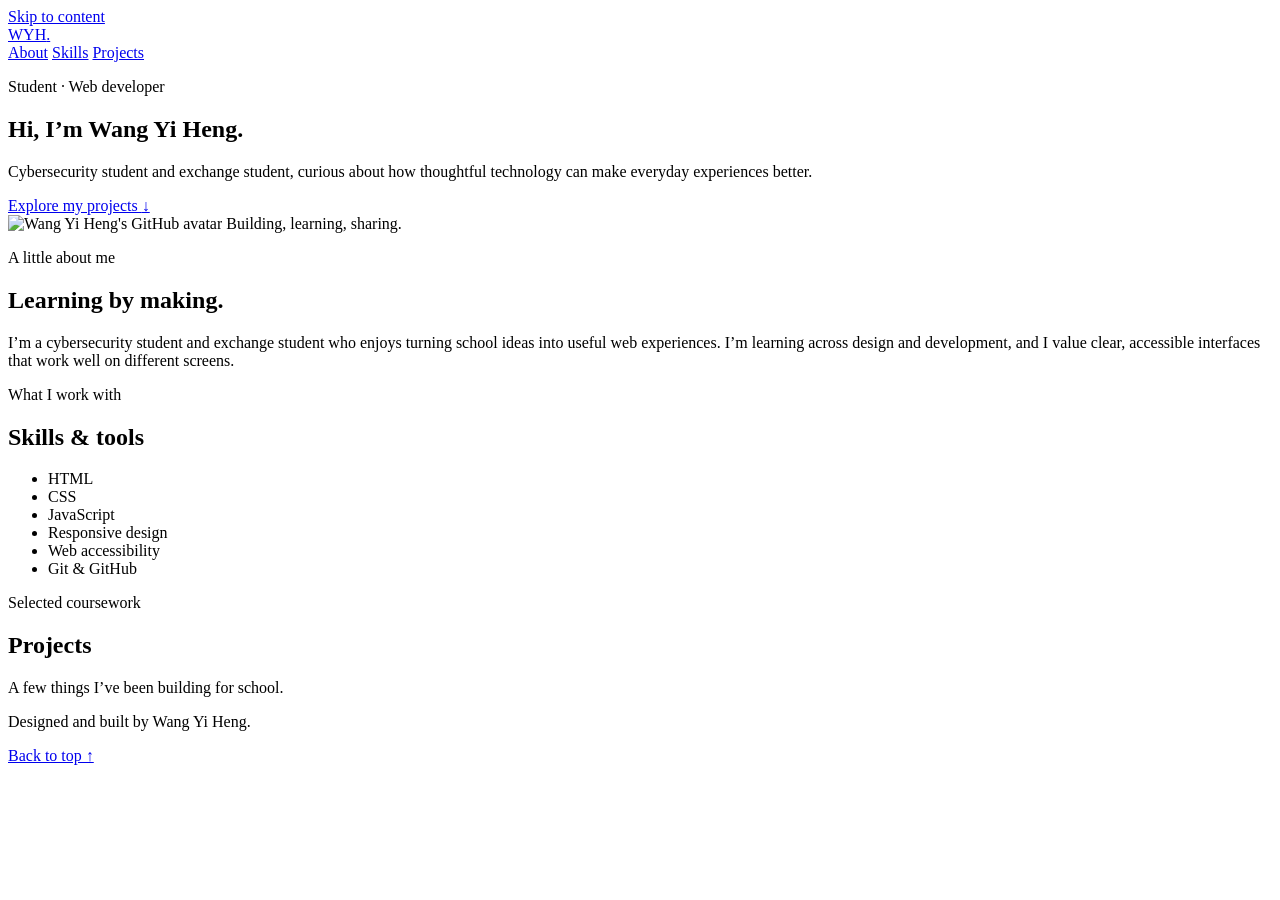
==== index.html @ e452c023 "Add portfolio introduction and accessible page structure" ====
<!doctype html>
<html lang="en">
  <head>
    <meta charset="utf-8">
    <meta name="viewport" content="width=device-width, initial-scale=1">
    <meta name="description" content="Wang Yi Heng's portfolio of school web projects and skills.">
    <meta name="theme-color" content="#f4f7f5">
    <title>Wang Yi Heng | Portfolio</title>
    <link rel="stylesheet" href="styles.css">
  </head>
  <body>
    <a class="skip-link" href="#main">Skip to content</a>
    <header class="site-header">
      <a class="wordmark" href="#home" aria-label="Wang Yi Heng, home">WYH<span>.</span></a>
      <nav aria-label="Main navigation">
        <a href="#about">About</a>
        <a href="#skills">Skills</a>
        <a href="#projects">Projects</a>
      </nav>
    </header>

    <main id="main" tabindex="-1">
      <section class="hero section-wrap" id="home" aria-labelledby="hero-title">
        <div class="hero-copy">
          <p class="eyebrow"><span class="status-dot" aria-hidden="true"></span> Student · Web developer</p>
          <h1 id="hero-title">Hi, I’m <span>Wang Yi Heng.</span></h1>
          <p class="hero-summary">Cybersecurity student and exchange student, curious about how thoughtful technology can make everyday experiences better.</p>
          <a class="button button-primary" href="#projects">Explore my projects <span aria-hidden="true">↓</span></a>
        </div>
        <div class="portrait-frame">
          <img
            class="portrait"
            src="https://avatars.githubusercontent.com/u/161004390?v=4"
            alt="Wang Yi Heng's GitHub avatar"
            width="160"
            height="160"
          >
          <span class="portrait-caption">Building, learning, sharing.</span>
        </div>
      </section>

      <section class="about section-wrap" id="about" aria-labelledby="about-title">
        <div class="section-heading">
          <p class="eyebrow">A little about me</p>
          <h2 id="about-title">Learning by making.</h2>
        </div>
        <p class="about-copy">I’m a cybersecurity student and exchange student who enjoys turning school ideas into useful web experiences. I’m learning across design and development, and I value clear, accessible interfaces that work well on different screens.</p>
      </section>

      <section class="skills section-wrap" id="skills" aria-labelledby="skills-title">
        <div class="section-heading">
          <p class="eyebrow">What I work with</p>
          <h2 id="skills-title">Skills &amp; tools</h2>
        </div>
        <ul class="skill-list">
          <li>HTML</li>
          <li>CSS</li>
          <li>JavaScript</li>
          <li>Responsive design</li>
          <li>Web accessibility</li>
          <li>Git &amp; GitHub</li>
        </ul>
      </section>

      <section class="projects section-wrap" id="projects" aria-labelledby="projects-title">
        <div class="section-heading">
          <p class="eyebrow">Selected coursework</p>
          <h2 id="projects-title">Projects</h2>
        </div>
        <p class="projects-intro">A few things I’ve been building for school.</p>
        <div class="project-grid" id="project-list"></div>
      </section>
    </main>

    <footer class="site-footer">
      <p>Designed and built by Wang Yi Heng.</p>
      <a href="#home">Back to top ↑</a>
    </footer>
  </body>
</html>
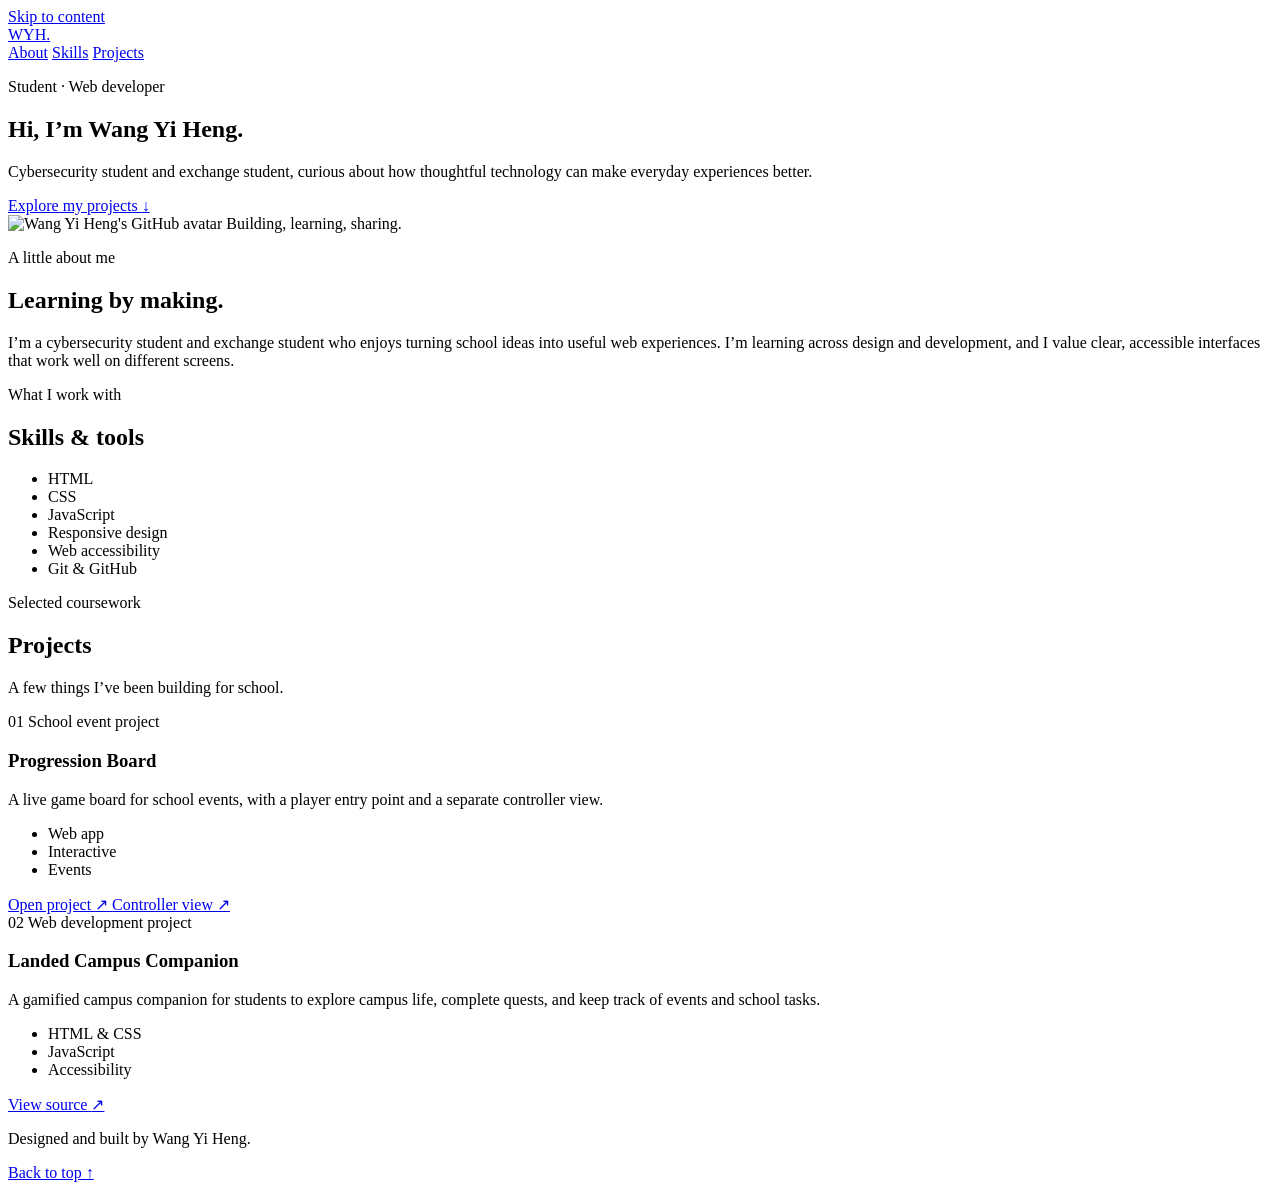
==== commit 29f4435c: "Add school project cards and live links" ====
--- a/index.html
+++ b/index.html
@@ -68,7 +68,48 @@
           <h2 id="projects-title">Projects</h2>
         </div>
         <p class="projects-intro">A few things I’ve been building for school.</p>
-        <div class="project-grid" id="project-list"></div>
+        <div class="project-grid" id="project-list">
+          <article class="project-card">
+            <div class="project-card-top">
+              <span class="project-number">01</span>
+              <span class="project-type">School event project</span>
+            </div>
+            <h3>Progression Board</h3>
+            <p>A live game board for school events, with a player entry point and a separate controller view.</p>
+            <ul class="project-tags" aria-label="Project topics">
+              <li>Web app</li>
+              <li>Interactive</li>
+              <li>Events</li>
+            </ul>
+            <div class="project-links">
+              <a href="https://progressionboard.netlify.app/" target="_blank" rel="noopener noreferrer">
+                Open project <span aria-hidden="true">↗</span>
+              </a>
+              <a href="https://progressionboard.netlify.app/controller" target="_blank" rel="noopener noreferrer">
+                Controller view <span aria-hidden="true">↗</span>
+              </a>
+            </div>
+          </article>
+
+          <article class="project-card">
+            <div class="project-card-top">
+              <span class="project-number">02</span>
+              <span class="project-type">Web development project</span>
+            </div>
+            <h3>Landed Campus Companion</h3>
+            <p>A gamified campus companion for students to explore campus life, complete quests, and keep track of events and school tasks.</p>
+            <ul class="project-tags" aria-label="Project topics">
+              <li>HTML &amp; CSS</li>
+              <li>JavaScript</li>
+              <li>Accessibility</li>
+            </ul>
+            <div class="project-links">
+              <a href="https://github.com/wagamaos/WDP_Project" target="_blank" rel="noopener noreferrer">
+                View source <span aria-hidden="true">↗</span>
+              </a>
+            </div>
+          </article>
+        </div>
       </section>
     </main>
 
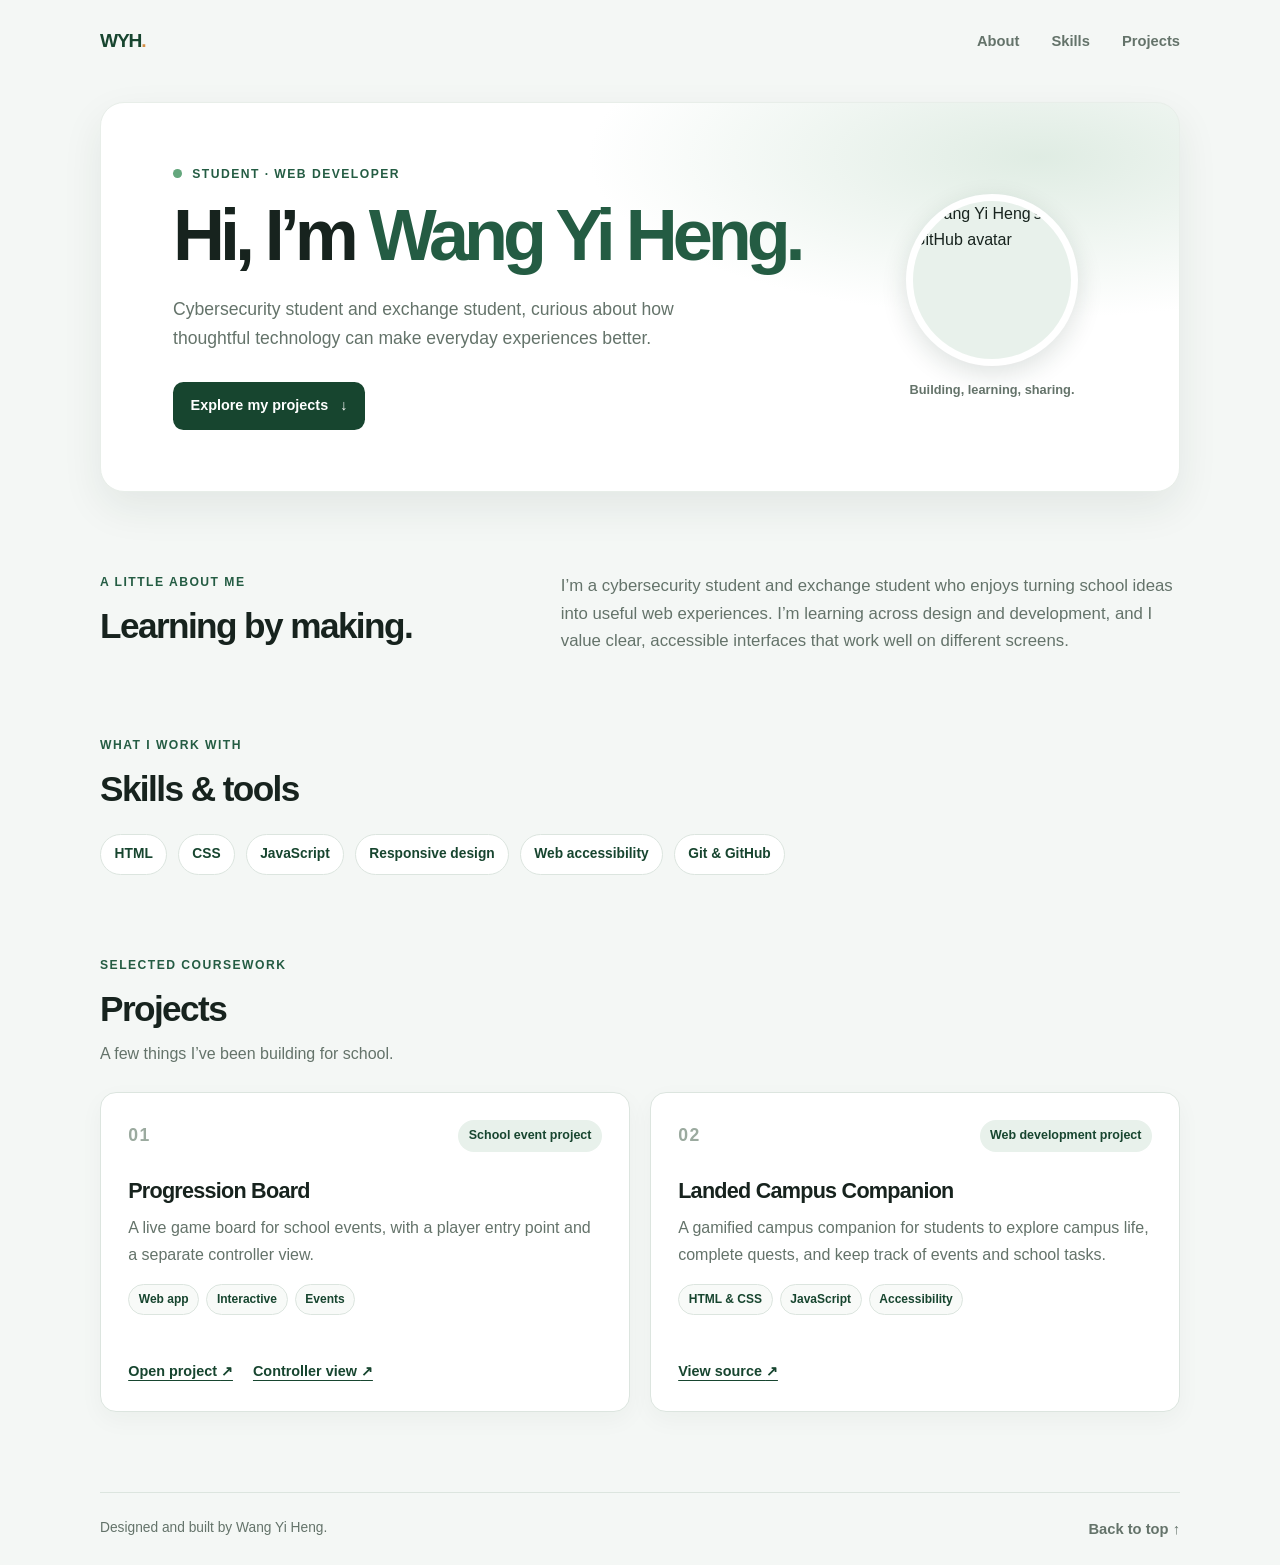
==== commit 19cb07f0: "Add social sharing metadata Co-authored-by: Copilot <223556219+Copilot@users.noreply.github.com>" ====
--- a/index.html
+++ b/index.html
@@ -5,6 +5,10 @@
     <meta name="viewport" content="width=device-width, initial-scale=1">
     <meta name="description" content="Wang Yi Heng's portfolio of school web projects and skills.">
     <meta name="theme-color" content="#f4f7f5">
+    <meta property="og:title" content="Wang Yi Heng | Portfolio">
+    <meta property="og:description" content="Cybersecurity student and exchange student sharing school projects and skills.">
+    <meta property="og:type" content="website">
+    <meta property="og:image" content="https://avatars.githubusercontent.com/u/161004390?v=4">
     <title>Wang Yi Heng | Portfolio</title>
     <link rel="stylesheet" href="styles.css">
   </head>
--- a/styles.css
+++ b/styles.css
@@ -0,0 +1,446 @@
+:root {
+  color-scheme: light;
+  --ink: #17231e;
+  --muted: #64736a;
+  --green: #245c43;
+  --green-dark: #17452f;
+  --green-pale: #e8f1eb;
+  --paper: #f4f7f5;
+  --white: #fff;
+  --line: #dce5df;
+  --shadow: 0 16px 40px rgb(23 53 37 / 8%);
+  font-family: Inter, "Segoe UI", Arial, sans-serif;
+}
+
+* {
+  box-sizing: border-box;
+}
+
+html {
+  scroll-behavior: smooth;
+}
+
+body {
+  margin: 0;
+  background: var(--paper);
+  color: var(--ink);
+  font-size: 1rem;
+  line-height: 1.65;
+}
+
+a {
+  color: inherit;
+}
+
+.skip-link {
+  position: absolute;
+  z-index: 2;
+  top: 0.75rem;
+  left: 0.75rem;
+  padding: 0.65rem 1rem;
+  transform: translateY(-160%);
+  border-radius: 0.5rem;
+  background: var(--green-dark);
+  color: var(--white);
+}
+
+.skip-link:focus {
+  transform: translateY(0);
+}
+
+.site-header,
+.site-footer {
+  width: min(1080px, calc(100% - 3rem));
+  margin-inline: auto;
+  display: flex;
+  align-items: center;
+  justify-content: space-between;
+}
+
+.site-header {
+  min-height: 82px;
+}
+
+.wordmark {
+  color: var(--green-dark);
+  font-size: 1.2rem;
+  font-weight: 800;
+  letter-spacing: -0.06em;
+  text-decoration: none;
+}
+
+.wordmark span {
+  color: #d48d44;
+}
+
+.site-header nav {
+  display: flex;
+  gap: 2rem;
+}
+
+.site-header nav a,
+.site-footer a {
+  color: var(--muted);
+  font-size: 0.92rem;
+  font-weight: 600;
+  text-decoration: none;
+}
+
+.site-header nav a:hover,
+.site-footer a:hover {
+  color: var(--green-dark);
+}
+
+.section-wrap {
+  width: min(1080px, calc(100% - 3rem));
+  margin-inline: auto;
+}
+
+.hero {
+  display: grid;
+  grid-template-columns: minmax(0, 1fr) 230px;
+  align-items: center;
+  gap: 3rem;
+  min-height: 390px;
+  margin-top: 1.25rem;
+  padding: 3.75rem 4.5rem;
+  overflow: hidden;
+  border: 1px solid #e8eee9;
+  border-radius: 1.5rem;
+  background:
+    radial-gradient(ellipse at 87% 14%, rgb(213 230 218 / 75%), transparent 34%),
+    var(--white);
+  box-shadow: var(--shadow);
+}
+
+.hero-copy {
+  max-width: 650px;
+}
+
+.eyebrow {
+  margin: 0 0 0.8rem;
+  color: var(--green);
+  font-size: 0.76rem;
+  font-weight: 800;
+  letter-spacing: 0.12em;
+  text-transform: uppercase;
+}
+
+.status-dot {
+  display: inline-block;
+  width: 0.55rem;
+  height: 0.55rem;
+  margin-right: 0.35rem;
+  border-radius: 50%;
+  background: #64a77d;
+}
+
+.hero h1 {
+  max-width: 680px;
+  margin: 0;
+  font-size: clamp(2.6rem, 6vw, 4.5rem);
+  letter-spacing: -0.07em;
+  line-height: 1.08;
+}
+
+.hero h1 span {
+  color: var(--green);
+}
+
+.hero-summary {
+  max-width: 560px;
+  margin: 1.25rem 0 1.8rem;
+  color: var(--muted);
+  font-size: 1.1rem;
+}
+
+.button {
+  display: inline-flex;
+  align-items: center;
+  gap: 0.75rem;
+  min-height: 48px;
+  padding: 0.7rem 1.1rem;
+  border-radius: 0.65rem;
+  font-size: 0.9rem;
+  font-weight: 700;
+  text-decoration: none;
+}
+
+.button-primary {
+  background: var(--green-dark);
+  color: var(--white);
+}
+
+.button-primary:hover {
+  background: var(--green);
+}
+
+.portrait-frame {
+  display: grid;
+  justify-items: center;
+  gap: 0.8rem;
+}
+
+.portrait {
+  width: 172px;
+  height: 172px;
+  border: 7px solid var(--white);
+  border-radius: 50%;
+  background: var(--green-pale);
+  box-shadow: 0 8px 26px rgb(23 53 37 / 14%);
+  object-fit: cover;
+}
+
+.portrait-caption {
+  color: var(--muted);
+  font-size: 0.8rem;
+  font-weight: 600;
+}
+
+.about,
+.skills,
+.projects {
+  padding-top: 5rem;
+}
+
+.section-heading h2 {
+  margin: 0;
+  font-size: clamp(1.7rem, 3vw, 2.2rem);
+  letter-spacing: -0.045em;
+  line-height: 1.2;
+}
+
+.about {
+  display: grid;
+  grid-template-columns: 0.8fr 1.2fr;
+  align-items: start;
+  gap: 3rem;
+}
+
+.about-copy {
+  max-width: 650px;
+  margin: 0;
+  color: var(--muted);
+  font-size: 1.05rem;
+}
+
+.skill-list,
+.project-tags {
+  display: flex;
+  flex-wrap: wrap;
+  gap: 0.65rem;
+  margin: 1.5rem 0 0;
+  padding: 0;
+  list-style: none;
+}
+
+.skill-list li,
+.project-tags li {
+  padding: 0.5rem 0.85rem;
+  border: 1px solid var(--line);
+  border-radius: 999px;
+  background: var(--white);
+  color: var(--green-dark);
+  font-size: 0.86rem;
+  font-weight: 650;
+}
+
+.projects-intro {
+  margin: 0.7rem 0 1.5rem;
+  color: var(--muted);
+}
+
+.project-grid {
+  display: grid;
+  grid-template-columns: repeat(2, minmax(0, 1fr));
+  gap: 1.25rem;
+}
+
+.project-card {
+  display: flex;
+  min-height: 320px;
+  flex-direction: column;
+  padding: 1.7rem;
+  border: 1px solid var(--line);
+  border-radius: 1rem;
+  background: var(--white);
+  box-shadow: 0 8px 24px rgb(23 53 37 / 4%);
+}
+
+.project-card-top {
+  display: flex;
+  align-items: center;
+  justify-content: space-between;
+  gap: 1rem;
+  color: var(--muted);
+  font-size: 0.78rem;
+  font-weight: 700;
+}
+
+.project-number {
+  color: #9baa9f;
+  font-size: 1.1rem;
+  letter-spacing: 0.08em;
+}
+
+.project-type {
+  padding: 0.35rem 0.65rem;
+  border-radius: 999px;
+  background: var(--green-pale);
+  color: var(--green-dark);
+}
+
+.project-card h3 {
+  margin: 1.35rem 0 0.4rem;
+  font-size: 1.35rem;
+  letter-spacing: -0.035em;
+}
+
+.project-card > p {
+  margin: 0;
+  color: var(--muted);
+}
+
+.project-tags {
+  gap: 0.45rem;
+  margin-top: 1rem;
+}
+
+.project-tags li {
+  padding: 0.3rem 0.6rem;
+  background: #f8faf8;
+  font-size: 0.75rem;
+}
+
+.project-links {
+  display: flex;
+  flex-wrap: wrap;
+  gap: 1.25rem;
+  margin-top: auto;
+  padding-top: 1.5rem;
+}
+
+.project-links a {
+  color: var(--green-dark);
+  font-size: 0.9rem;
+  font-weight: 750;
+  text-decoration-thickness: 1px;
+  text-underline-offset: 0.25em;
+}
+
+.site-footer {
+  margin-top: 5rem;
+  padding-block: 1.5rem;
+  border-top: 1px solid var(--line);
+  color: var(--muted);
+  font-size: 0.86rem;
+}
+
+.site-footer p {
+  margin: 0;
+}
+
+:focus-visible {
+  outline: 3px solid #c46c1d;
+  outline-offset: 4px;
+}
+
+#main {
+  scroll-margin-top: 1rem;
+}
+
+@media (max-width: 760px) {
+  .hero {
+    grid-template-columns: minmax(0, 1fr) 170px;
+    gap: 1.5rem;
+    padding: 3rem 2.5rem;
+  }
+
+  .portrait {
+    width: 145px;
+    height: 145px;
+  }
+
+  .about {
+    grid-template-columns: 1fr;
+    gap: 1rem;
+  }
+}
+
+@media (max-width: 600px) {
+  .site-header,
+  .site-footer,
+  .section-wrap {
+    width: min(100% - 2rem, 1080px);
+  }
+
+  .site-header {
+    min-height: 70px;
+  }
+
+  .site-header nav {
+    gap: 1rem;
+  }
+
+  .hero {
+    grid-template-columns: 1fr;
+    gap: 2rem;
+    min-height: auto;
+    margin-top: 0.5rem;
+    padding: 2.5rem 1.5rem;
+  }
+
+  .hero h1 {
+    font-size: clamp(2.5rem, 12vw, 3.5rem);
+  }
+
+  .portrait-frame {
+    grid-row: 1;
+    justify-items: start;
+  }
+
+  .portrait {
+    width: 112px;
+    height: 112px;
+    border-width: 5px;
+  }
+
+  .about,
+  .skills,
+  .projects {
+    padding-top: 3.5rem;
+  }
+
+  .project-grid {
+    grid-template-columns: 1fr;
+  }
+
+  .project-card {
+    min-height: 0;
+  }
+
+  .site-footer {
+    margin-top: 3.5rem;
+  }
+}
+
+@media (max-width: 380px) {
+  .site-header nav {
+    gap: 0.65rem;
+  }
+
+  .site-header nav a {
+    font-size: 0.82rem;
+  }
+
+  .site-footer {
+    align-items: flex-start;
+    gap: 1rem;
+  }
+}
+
+@media (prefers-reduced-motion: reduce) {
+  html {
+    scroll-behavior: auto;
+  }
+}
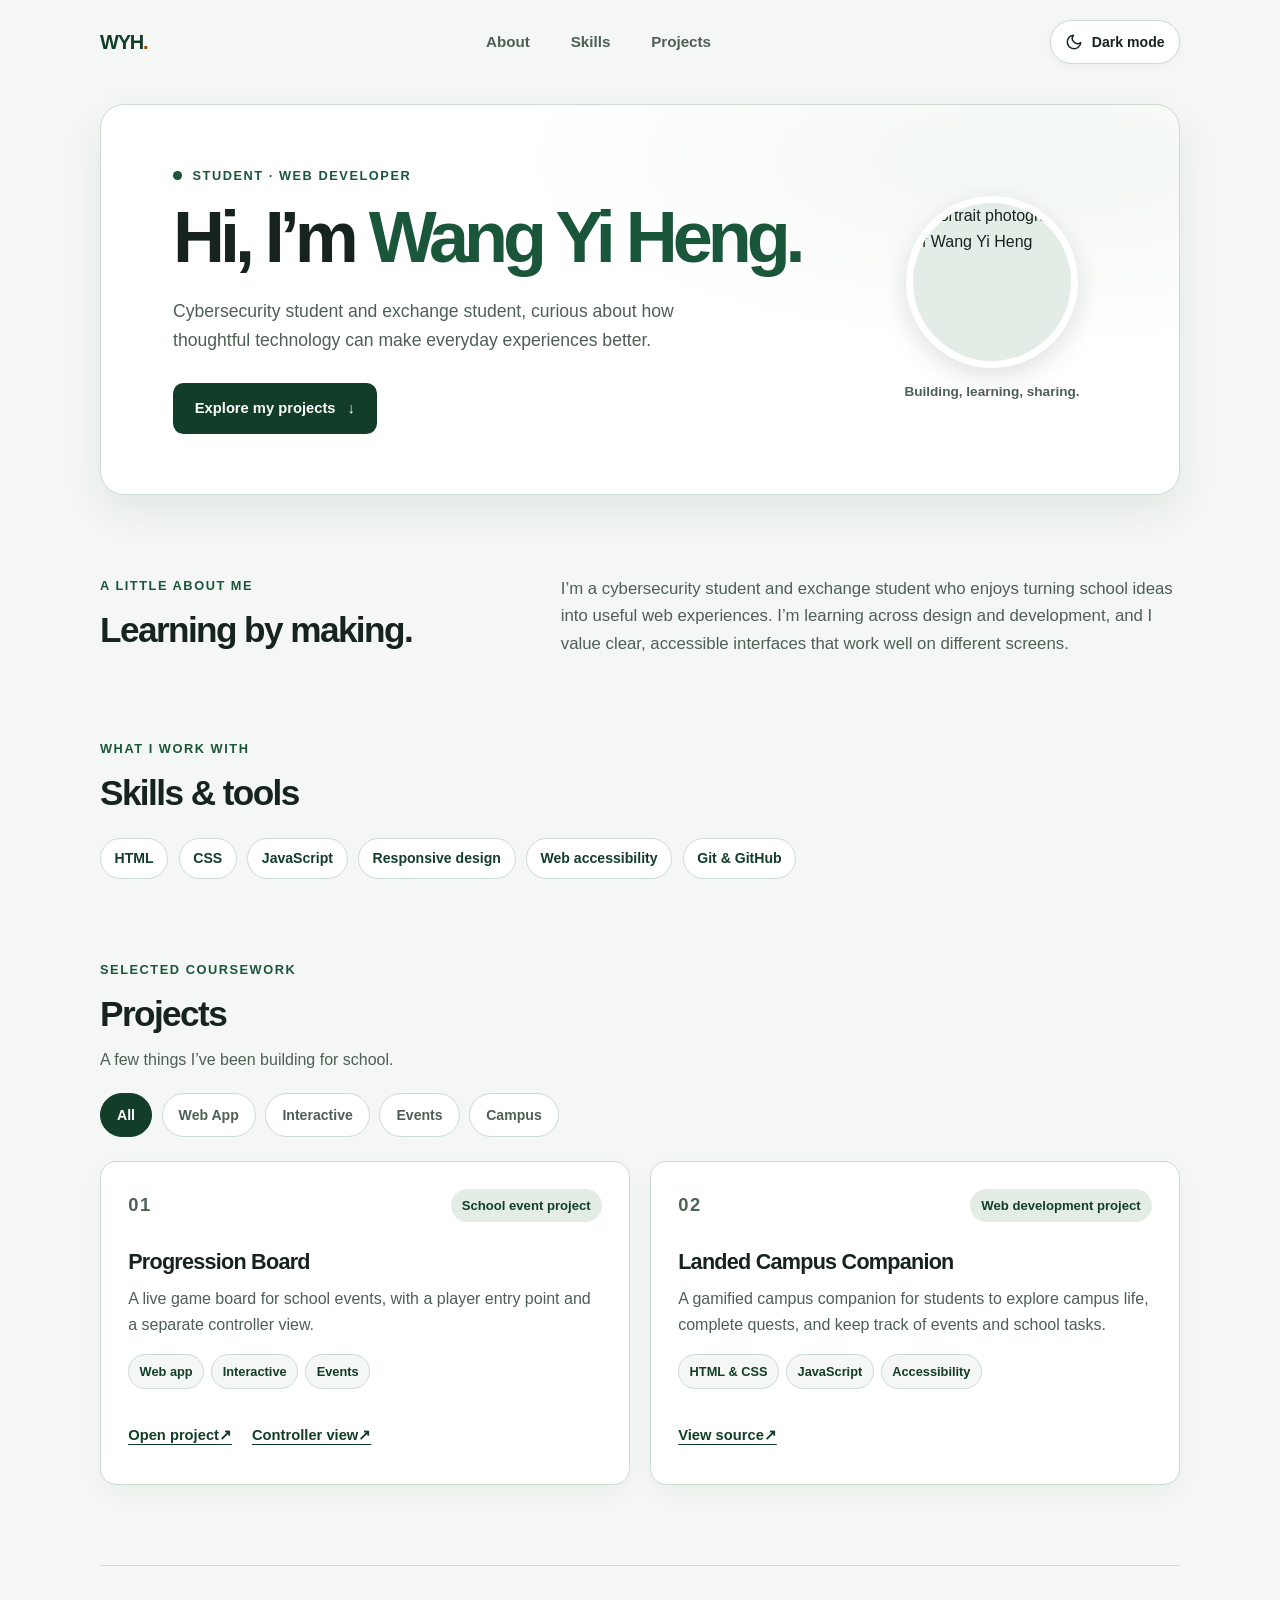
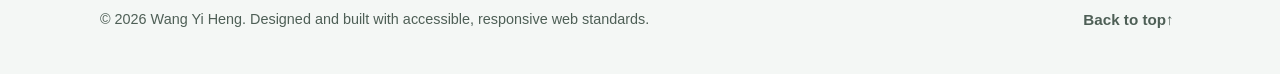
==== commit a381fa35: "Done" ====
--- a/index.html
+++ b/index.html
@@ -11,18 +11,41 @@
     <meta property="og:image" content="https://avatars.githubusercontent.com/u/161004390?v=4">
     <title>Wang Yi Heng | Portfolio</title>
     <link rel="stylesheet" href="styles.css">
+    <script src="script.js" defer></script>
   </head>
   <body>
     <a class="skip-link" href="#main">Skip to content</a>
+
+    <!-- ① Semantic HTML: <header> -->
     <header class="site-header">
-      <a class="wordmark" href="#home" aria-label="Wang Yi Heng, home">WYH<span>.</span></a>
+      <a class="wordmark" href="#home" aria-label="Wang Yi Heng, Home">WYH<span aria-hidden="true">.</span></a>
+      <!-- ① Semantic HTML: <nav> -->
       <nav aria-label="Main navigation">
         <a href="#about">About</a>
         <a href="#skills">Skills</a>
         <a href="#projects">Projects</a>
       </nav>
+      <!-- ③ JS Interaction: Dark mode toggle button -->
+      <button id="theme-toggle" class="theme-toggle-btn" aria-label="Switch to dark theme" type="button" aria-pressed="false">
+        <svg class="theme-icon icon-moon" aria-hidden="true" width="18" height="18" viewBox="0 0 24 24" fill="none" stroke="currentColor" stroke-width="2" stroke-linecap="round" stroke-linejoin="round">
+          <path d="M21 12.79A9 9 0 1 1 11.21 3 7 7 0 0 0 21 12.79z"></path>
+        </svg>
+        <svg class="theme-icon icon-sun" aria-hidden="true" width="18" height="18" viewBox="0 0 24 24" fill="none" stroke="currentColor" stroke-width="2" stroke-linecap="round" stroke-linejoin="round">
+          <circle cx="12" cy="12" r="5"></circle>
+          <line x1="12" y1="1" x2="12" y2="3"></line>
+          <line x1="12" y1="21" x2="12" y2="23"></line>
+          <line x1="4.22" y1="4.22" x2="5.64" y2="5.64"></line>
+          <line x1="18.36" y1="18.36" x2="19.78" y2="19.78"></line>
+          <line x1="1" y1="12" x2="3" y2="12"></line>
+          <line x1="21" y1="12" x2="23" y2="12"></line>
+          <line x1="4.22" y1="19.78" x2="5.64" y2="18.36"></line>
+          <line x1="18.36" y1="5.64" x2="19.78" y2="4.22"></line>
+        </svg>
+        <span class="theme-toggle-text">Dark mode</span>
+      </button>
     </header>
 
+    <!-- ① Semantic HTML: <main> -->
     <main id="main" tabindex="-1">
       <section class="hero section-wrap" id="home" aria-labelledby="hero-title">
         <div class="hero-copy">
@@ -32,10 +55,11 @@
           <a class="button button-primary" href="#projects">Explore my projects <span aria-hidden="true">↓</span></a>
         </div>
         <div class="portrait-frame">
+          <!-- ⑤ Meaningful Alt Text -->
           <img
             class="portrait"
             src="https://avatars.githubusercontent.com/u/161004390?v=4"
-            alt="Wang Yi Heng's GitHub avatar"
+            alt="Portrait photograph of Wang Yi Heng"
             width="160"
             height="160"
           >
@@ -72,43 +96,54 @@
           <h2 id="projects-title">Projects</h2>
         </div>
         <p class="projects-intro">A few things I’ve been building for school.</p>
+
+        <!-- ③ JS Interaction: Interactive Project Filters -->
+        <div class="project-filters" role="toolbar" aria-label="Filter projects by topic">
+          <button type="button" class="filter-btn active" data-filter="all" aria-pressed="true">All</button>
+          <button type="button" class="filter-btn" data-filter="web-app" aria-pressed="false">Web App</button>
+          <button type="button" class="filter-btn" data-filter="interactive" aria-pressed="false">Interactive</button>
+          <button type="button" class="filter-btn" data-filter="events" aria-pressed="false">Events</button>
+          <button type="button" class="filter-btn" data-filter="campus" aria-pressed="false">Campus</button>
+        </div>
+        <div id="filter-status" class="sr-only" aria-live="polite">Showing all 2 projects</div>
+
         <div class="project-grid" id="project-list">
-          <article class="project-card">
+          <article class="project-card" data-category="web-app interactive events">
             <div class="project-card-top">
               <span class="project-number">01</span>
               <span class="project-type">School event project</span>
             </div>
             <h3>Progression Board</h3>
             <p>A live game board for school events, with a player entry point and a separate controller view.</p>
-            <ul class="project-tags" aria-label="Project topics">
+            <ul class="project-tags" aria-label="Progression Board topics">
               <li>Web app</li>
               <li>Interactive</li>
               <li>Events</li>
             </ul>
             <div class="project-links">
-              <a href="https://progressionboard.netlify.app/" target="_blank" rel="noopener noreferrer">
+              <a href="https://progressionboard.netlify.app/" target="_blank" rel="noopener noreferrer" aria-label="Open Progression Board live project (opens in a new tab)">
                 Open project <span aria-hidden="true">↗</span>
               </a>
-              <a href="https://progressionboard.netlify.app/controller" target="_blank" rel="noopener noreferrer">
+              <a href="https://progressionboard.netlify.app/controller" target="_blank" rel="noopener noreferrer" aria-label="Open Progression Board controller view (opens in a new tab)">
                 Controller view <span aria-hidden="true">↗</span>
               </a>
             </div>
           </article>
 
-          <article class="project-card">
+          <article class="project-card" data-category="web-app interactive campus">
             <div class="project-card-top">
               <span class="project-number">02</span>
               <span class="project-type">Web development project</span>
             </div>
             <h3>Landed Campus Companion</h3>
             <p>A gamified campus companion for students to explore campus life, complete quests, and keep track of events and school tasks.</p>
-            <ul class="project-tags" aria-label="Project topics">
+            <ul class="project-tags" aria-label="Landed Campus Companion topics">
               <li>HTML &amp; CSS</li>
               <li>JavaScript</li>
               <li>Accessibility</li>
             </ul>
             <div class="project-links">
-              <a href="https://github.com/wagamaos/WDP_Project" target="_blank" rel="noopener noreferrer">
+              <a href="https://github.com/wagamaos/WDP_Project" target="_blank" rel="noopener noreferrer" aria-label="View Landed Campus Companion source repository on GitHub (opens in a new tab)">
                 View source <span aria-hidden="true">↗</span>
               </a>
             </div>
@@ -117,9 +152,10 @@
       </section>
     </main>
 
+    <!-- ① Semantic HTML: <footer> -->
     <footer class="site-footer">
-      <p>Designed and built by Wang Yi Heng.</p>
-      <a href="#home">Back to top ↑</a>
+      <p>© <span id="current-year">2026</span> Wang Yi Heng. Designed and built with accessible, responsive web standards.</p>
+      <a href="#home" class="back-to-top" aria-label="Back to top of page">Back to top <span aria-hidden="true">↑</span></a>
     </footer>
   </body>
 </html>
--- a/styles.css
+++ b/styles.css
@@ -1,15 +1,35 @@
 :root {
   color-scheme: light;
   --ink: #17231e;
-  --muted: #64736a;
-  --green: #245c43;
-  --green-dark: #17452f;
-  --green-pale: #e8f1eb;
+  --muted: #4e5f56;
+  --green: #1a563a;
+  --green-dark: #123d29;
+  --green-pale: #e3ede6;
   --paper: #f4f7f5;
-  --white: #fff;
-  --line: #dce5df;
+  --white: #ffffff;
+  --line: #cddcd2;
+  --wordmark-dot: #8f4c00;
+  --project-num: #4d6355;
+  --focus-ring: #005fcc;
   --shadow: 0 16px 40px rgb(23 53 37 / 8%);
   font-family: Inter, "Segoe UI", Arial, sans-serif;
+  transition: background-color 0.25s ease, color 0.25s ease;
+}
+
+[data-theme="dark"] {
+  color-scheme: dark;
+  --ink: #f0f5f2;
+  --muted: #a6bcb0;
+  --green: #62d499;
+  --green-dark: #8eedbe;
+  --green-pale: #1f3529;
+  --paper: #121a16;
+  --white: #1a2721;
+  --line: #293d33;
+  --wordmark-dot: #fbbf24;
+  --project-num: #94ad9f;
+  --focus-ring: #60a5fa;
+  --shadow: 0 16px 40px rgb(0 0 0 / 45%);
 }
 
 * {
@@ -34,14 +54,17 @@
 
 .skip-link {
   position: absolute;
-  z-index: 2;
+  z-index: 100;
   top: 0.75rem;
   left: 0.75rem;
-  padding: 0.65rem 1rem;
-  transform: translateY(-160%);
+  padding: 0.65rem 1.1rem;
+  transform: translateY(-200%);
   border-radius: 0.5rem;
   background: var(--green-dark);
-  color: var(--white);
+  color: #ffffff;
+  font-weight: 700;
+  text-decoration: none;
+  transition: transform 0.2s ease;
 }
 
 .skip-link:focus {
@@ -58,37 +81,95 @@
 }
 
 .site-header {
-  min-height: 82px;
+  min-height: 84px;
+  gap: 1.5rem;
+  flex-wrap: wrap;
 }
 
 .wordmark {
   color: var(--green-dark);
-  font-size: 1.2rem;
+  font-size: 1.25rem;
   font-weight: 800;
   letter-spacing: -0.06em;
   text-decoration: none;
+  display: inline-flex;
+  align-items: center;
+  min-height: 44px;
 }
 
 .wordmark span {
-  color: #d48d44;
+  color: var(--wordmark-dot);
 }
 
 .site-header nav {
   display: flex;
-  gap: 2rem;
+  align-items: center;
+  gap: 1.75rem;
 }
 
 .site-header nav a,
 .site-footer a {
   color: var(--muted);
-  font-size: 0.92rem;
+  font-size: 0.95rem;
   font-weight: 600;
   text-decoration: none;
+  display: inline-flex;
+  align-items: center;
+  min-height: 44px;
+  padding: 0.25rem 0.4rem;
+  border-radius: 0.35rem;
+  transition: color 0.15s ease;
 }
 
 .site-header nav a:hover,
 .site-footer a:hover {
   color: var(--green-dark);
+}
+
+/* Theme Toggle Button */
+.theme-toggle-btn {
+  display: inline-flex;
+  align-items: center;
+  gap: 0.55rem;
+  min-height: 44px;
+  padding: 0.45rem 0.9rem;
+  border: 1px solid var(--line);
+  border-radius: 999px;
+  background: var(--white);
+  color: var(--ink);
+  font-family: inherit;
+  font-size: 0.88rem;
+  font-weight: 650;
+  cursor: pointer;
+  box-shadow: 0 2px 8px rgb(0 0 0 / 4%);
+  transition: background 0.15s ease, border-color 0.15s ease, color 0.15s ease;
+}
+
+.theme-toggle-btn:hover {
+  border-color: var(--green);
+  color: var(--green);
+}
+
+.theme-icon {
+  display: inline-block;
+  vertical-align: middle;
+}
+
+/* Show moon in light mode, sun in dark mode */
+.icon-sun {
+  display: none;
+}
+
+.icon-moon {
+  display: inline-block;
+}
+
+[data-theme="dark"] .icon-sun {
+  display: inline-block;
+}
+
+[data-theme="dark"] .icon-moon {
+  display: none;
 }
 
 .section-wrap {
@@ -105,12 +186,18 @@
   margin-top: 1.25rem;
   padding: 3.75rem 4.5rem;
   overflow: hidden;
-  border: 1px solid #e8eee9;
+  border: 1px solid var(--line);
   border-radius: 1.5rem;
   background:
-    radial-gradient(ellipse at 87% 14%, rgb(213 230 218 / 75%), transparent 34%),
+    radial-gradient(ellipse at 87% 14%, rgb(213 230 218 / 30%), transparent 40%),
     var(--white);
   box-shadow: var(--shadow);
+}
+
+[data-theme="dark"] .hero {
+  background:
+    radial-gradient(ellipse at 87% 14%, rgb(31 53 41 / 40%), transparent 45%),
+    var(--white);
 }
 
 .hero-copy {
@@ -120,7 +207,7 @@
 .eyebrow {
   margin: 0 0 0.8rem;
   color: var(--green);
-  font-size: 0.76rem;
+  font-size: 0.8rem;
   font-weight: 800;
   letter-spacing: 0.12em;
   text-transform: uppercase;
@@ -132,7 +219,7 @@
   height: 0.55rem;
   margin-right: 0.35rem;
   border-radius: 50%;
-  background: #64a77d;
+  background: var(--green);
 }
 
 .hero h1 {
@@ -159,20 +246,33 @@
   align-items: center;
   gap: 0.75rem;
   min-height: 48px;
-  padding: 0.7rem 1.1rem;
+  padding: 0.75rem 1.3rem;
   border-radius: 0.65rem;
-  font-size: 0.9rem;
+  font-size: 0.92rem;
   font-weight: 700;
   text-decoration: none;
+  cursor: pointer;
 }
 
 .button-primary {
   background: var(--green-dark);
-  color: var(--white);
+  color: #ffffff;
+  border: 1px solid transparent;
+}
+
+[data-theme="dark"] .button-primary {
+  background: var(--green);
+  color: #0b1510;
 }
 
 .button-primary:hover {
   background: var(--green);
+  color: #ffffff;
+}
+
+[data-theme="dark"] .button-primary:hover {
+  background: var(--green-dark);
+  color: #0b1510;
 }
 
 .portrait-frame {
@@ -193,7 +293,7 @@
 
 .portrait-caption {
   color: var(--muted);
-  font-size: 0.8rem;
+  font-size: 0.85rem;
   font-weight: 600;
 }
 
@@ -241,13 +341,54 @@
   border-radius: 999px;
   background: var(--white);
   color: var(--green-dark);
-  font-size: 0.86rem;
+  font-size: 0.88rem;
   font-weight: 650;
 }
 
 .projects-intro {
-  margin: 0.7rem 0 1.5rem;
-  color: var(--muted);
+  margin: 0.7rem 0 1.25rem;
+  color: var(--muted);
+}
+
+/* Filter buttons */
+.project-filters {
+  display: flex;
+  flex-wrap: wrap;
+  gap: 0.6rem;
+  margin-bottom: 1.5rem;
+}
+
+.filter-btn {
+  display: inline-flex;
+  align-items: center;
+  min-height: 44px;
+  padding: 0.5rem 1rem;
+  border: 1px solid var(--line);
+  border-radius: 999px;
+  background: var(--white);
+  color: var(--muted);
+  font-family: inherit;
+  font-size: 0.88rem;
+  font-weight: 650;
+  cursor: pointer;
+  transition: all 0.15s ease;
+}
+
+.filter-btn:hover {
+  color: var(--green-dark);
+  border-color: var(--green);
+}
+
+.filter-btn.active {
+  background: var(--green-dark);
+  color: #ffffff;
+  border-color: var(--green-dark);
+}
+
+[data-theme="dark"] .filter-btn.active {
+  background: var(--green);
+  color: #0b1510;
+  border-color: var(--green);
 }
 
 .project-grid {
@@ -265,6 +406,11 @@
   border-radius: 1rem;
   background: var(--white);
   box-shadow: 0 8px 24px rgb(23 53 37 / 4%);
+  transition: opacity 0.25s ease, transform 0.25s ease;
+}
+
+.project-card.is-hidden {
+  display: none;
 }
 
 .project-card-top {
@@ -273,18 +419,19 @@
   justify-content: space-between;
   gap: 1rem;
   color: var(--muted);
-  font-size: 0.78rem;
+  font-size: 0.82rem;
   font-weight: 700;
 }
 
 .project-number {
-  color: #9baa9f;
-  font-size: 1.1rem;
+  color: var(--project-num);
+  font-size: 1.15rem;
+  font-weight: 800;
   letter-spacing: 0.08em;
 }
 
 .project-type {
-  padding: 0.35rem 0.65rem;
+  padding: 0.35rem 0.7rem;
   border-radius: 999px;
   background: var(--green-pale);
   color: var(--green-dark);
@@ -307,9 +454,9 @@
 }
 
 .project-tags li {
-  padding: 0.3rem 0.6rem;
-  background: #f8faf8;
-  font-size: 0.75rem;
+  padding: 0.35rem 0.65rem;
+  background: var(--paper);
+  font-size: 0.8rem;
 }
 
 .project-links {
@@ -322,33 +469,56 @@
 
 .project-links a {
   color: var(--green-dark);
-  font-size: 0.9rem;
+  font-size: 0.92rem;
   font-weight: 750;
   text-decoration-thickness: 1px;
   text-underline-offset: 0.25em;
+  display: inline-flex;
+  align-items: center;
+  min-height: 44px;
 }
 
 .site-footer {
   margin-top: 5rem;
-  padding-block: 1.5rem;
+  padding-block: 2rem;
   border-top: 1px solid var(--line);
   color: var(--muted);
-  font-size: 0.86rem;
+  font-size: 0.9rem;
+  gap: 1rem;
+  flex-wrap: wrap;
 }
 
 .site-footer p {
   margin: 0;
 }
 
+.site-footer a {
+  min-height: 44px;
+}
+
 :focus-visible {
-  outline: 3px solid #c46c1d;
-  outline-offset: 4px;
+  outline: 3px solid var(--focus-ring);
+  outline-offset: 3px;
 }
 
 #main {
   scroll-margin-top: 1rem;
 }
 
+/* Accessibility utility: Screen-reader only */
+.sr-only {
+  position: absolute;
+  width: 1px;
+  height: 1px;
+  padding: 0;
+  margin: -1px;
+  overflow: hidden;
+  clip: rect(0, 0, 0, 0);
+  white-space: nowrap;
+  border: 0;
+}
+
+/* Responsive CSS */
 @media (max-width: 760px) {
   .hero {
     grid-template-columns: minmax(0, 1fr) 170px;
@@ -376,10 +546,18 @@
 
   .site-header {
     min-height: 70px;
+    justify-content: space-between;
   }
 
   .site-header nav {
     gap: 1rem;
+    order: 3;
+    width: 100%;
+    justify-content: flex-start;
+  }
+
+  .theme-toggle-btn {
+    order: 2;
   }
 
   .hero {
@@ -400,8 +578,8 @@
   }
 
   .portrait {
-    width: 112px;
-    height: 112px;
+    width: 120px;
+    height: 120px;
     border-width: 5px;
   }
 
@@ -421,21 +599,18 @@
 
   .site-footer {
     margin-top: 3.5rem;
+    flex-direction: column;
+    align-items: flex-start;
   }
 }
 
 @media (max-width: 380px) {
   .site-header nav {
-    gap: 0.65rem;
+    gap: 0.75rem;
   }
 
   .site-header nav a {
-    font-size: 0.82rem;
-  }
-
-  .site-footer {
-    align-items: flex-start;
-    gap: 1rem;
+    font-size: 0.88rem;
   }
 }
 
@@ -443,4 +618,9 @@
   html {
     scroll-behavior: auto;
   }
-}
+  *, *::before, *::after {
+    animation-duration: 0.01ms !important;
+    animation-iteration-count: 1 !important;
+    transition-duration: 0.01ms !important;
+  }
+}
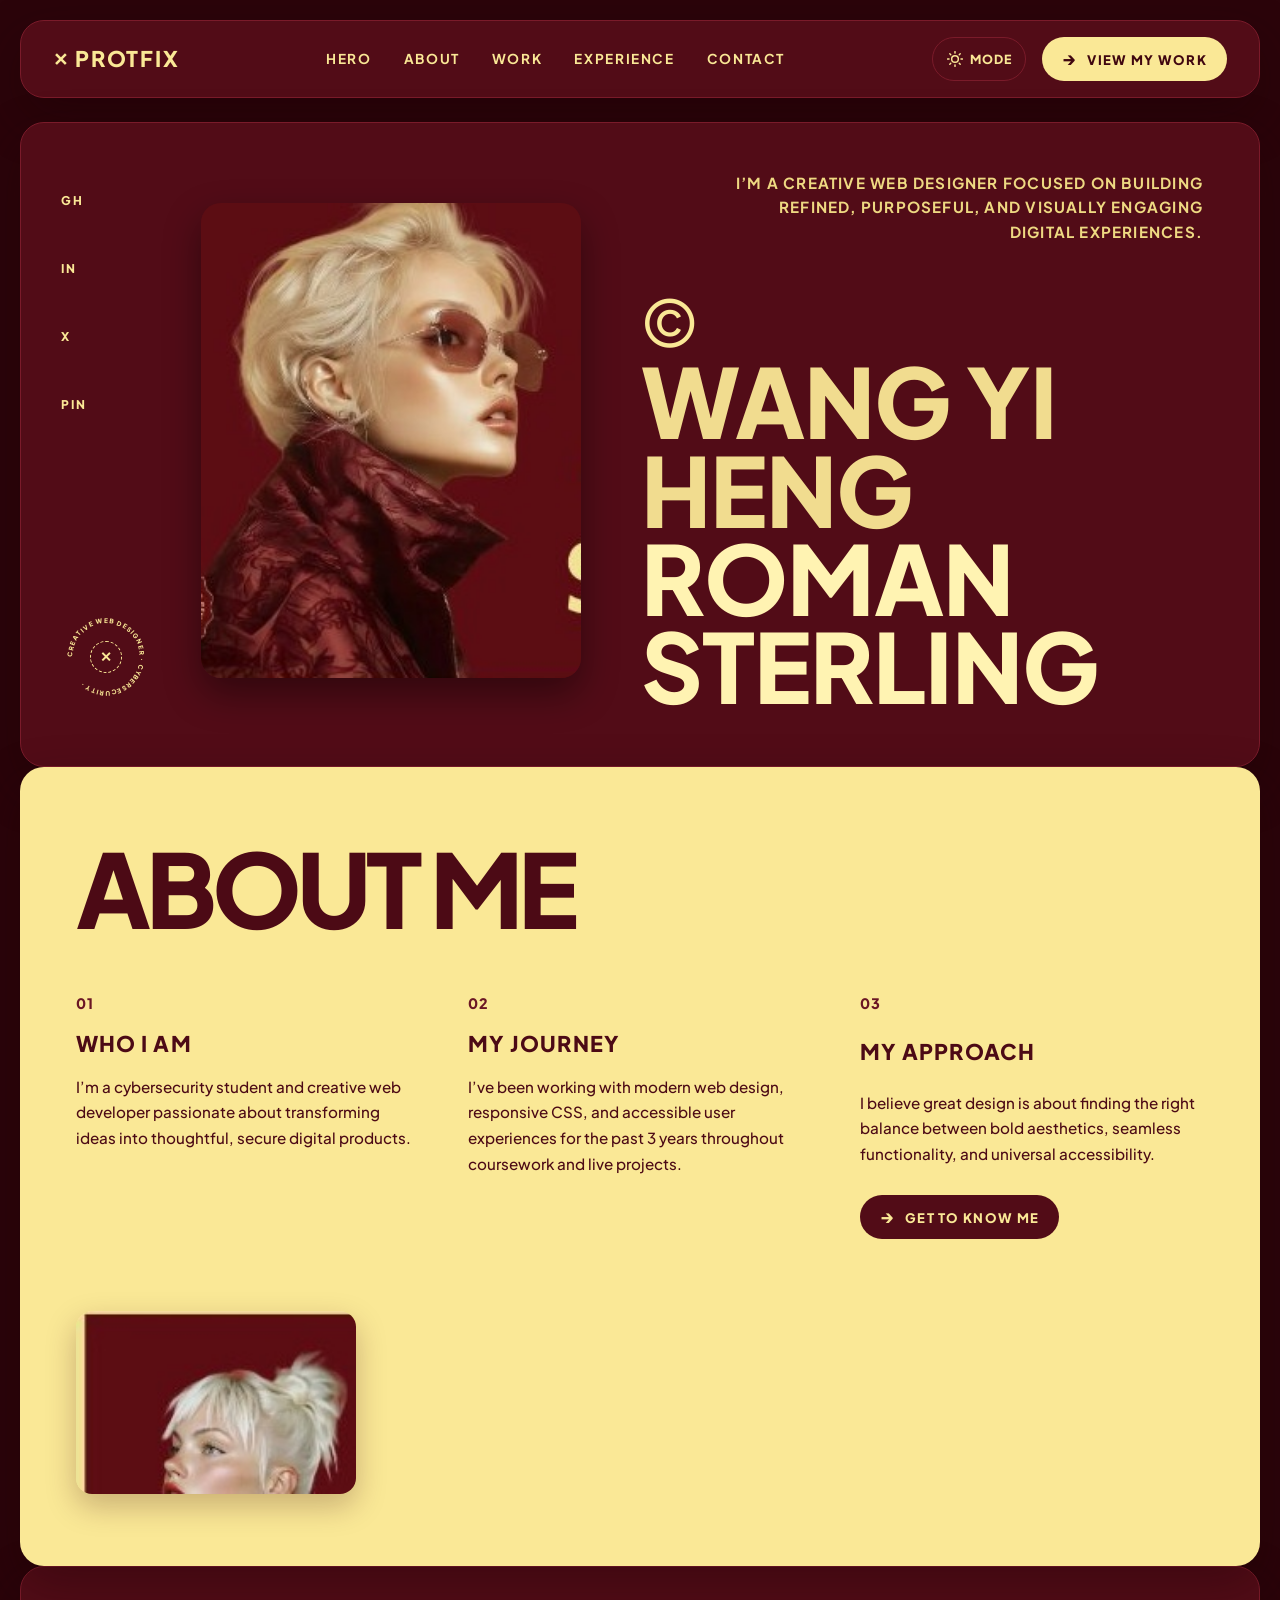
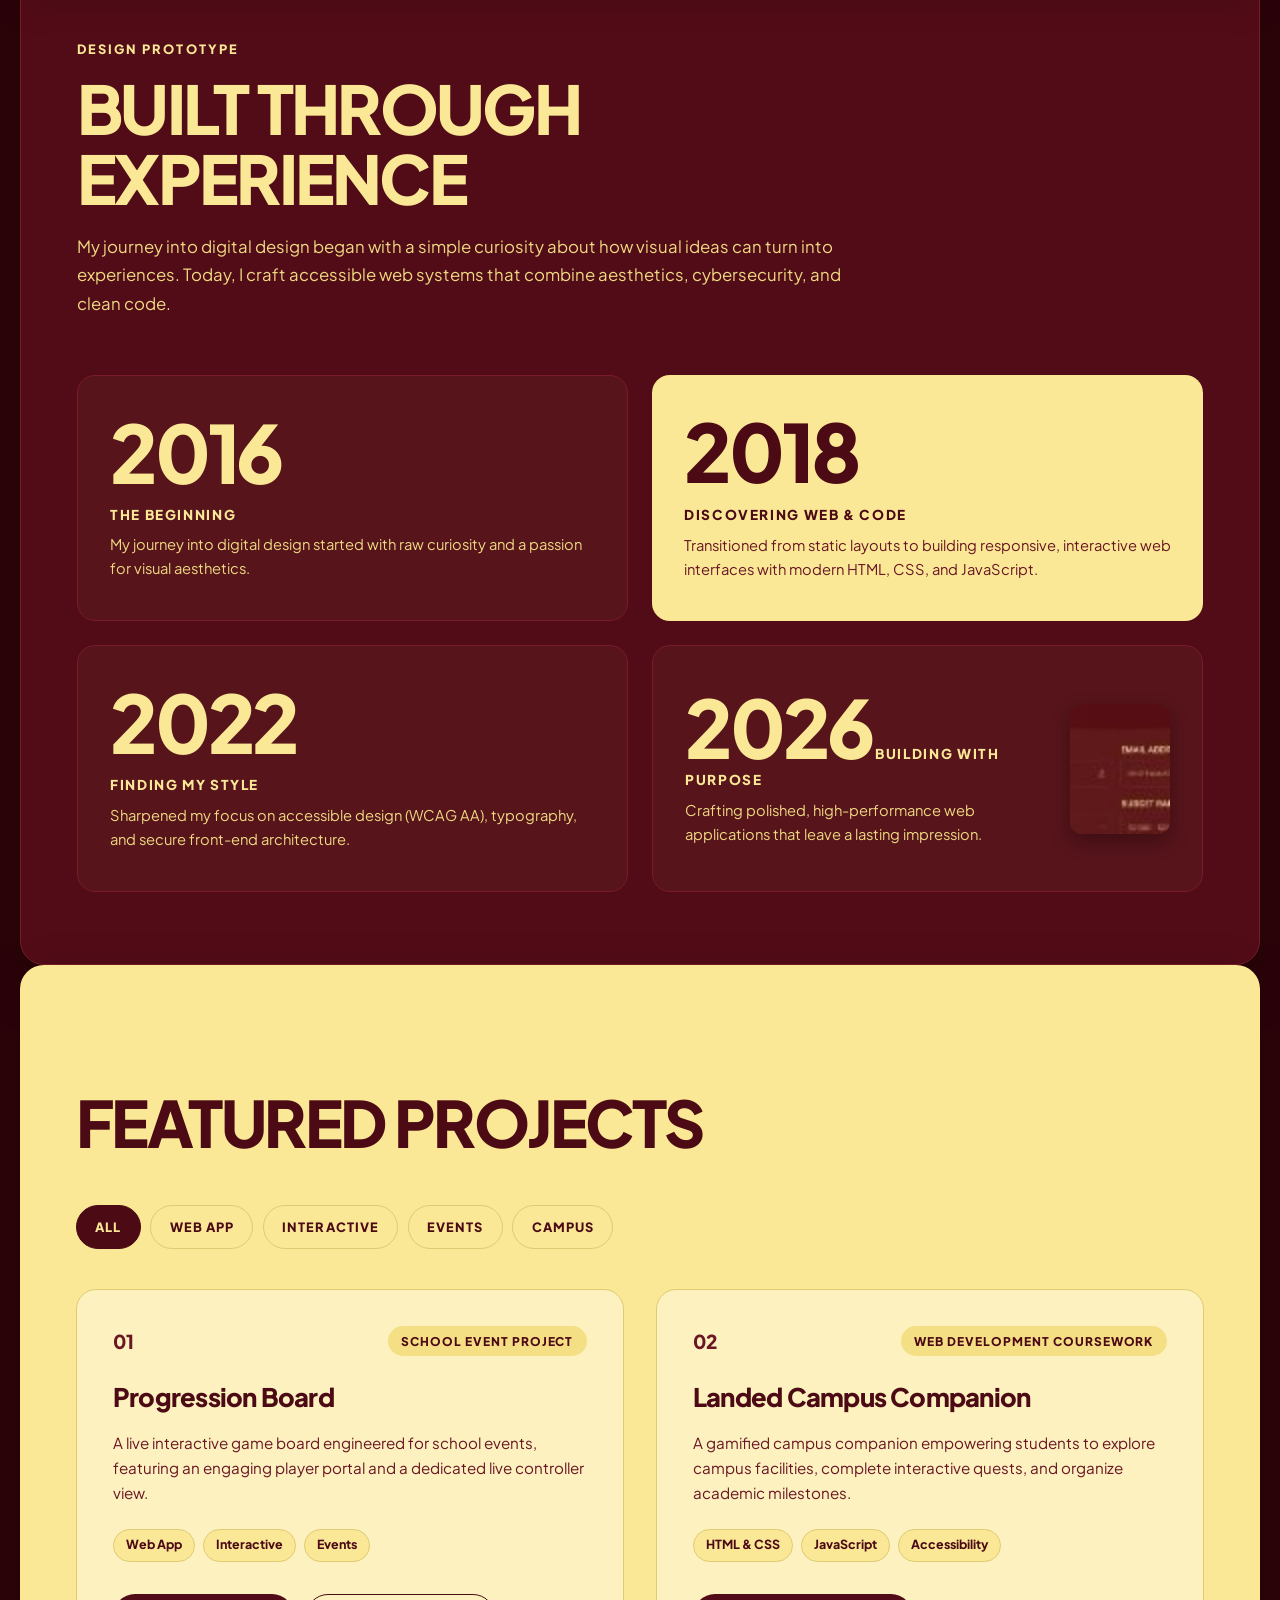
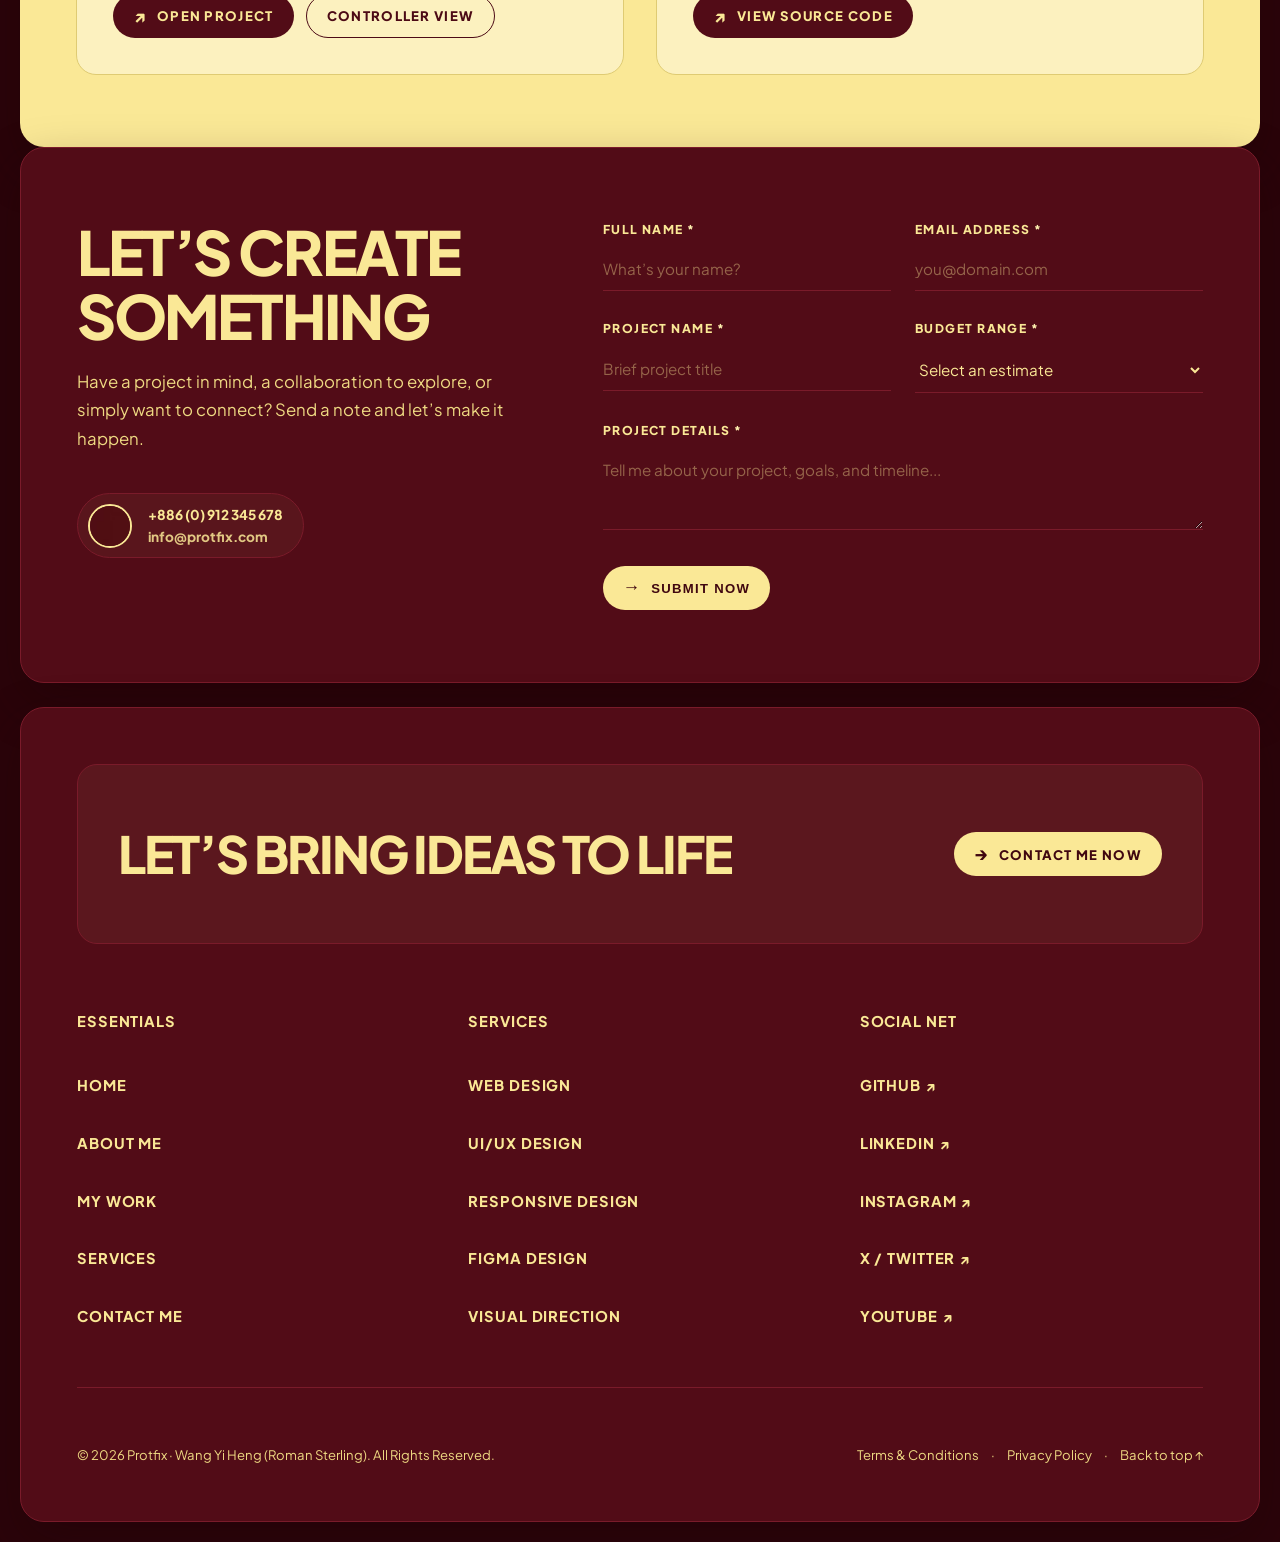
==== commit fadad1c7: "done" ====
--- a/index.html
+++ b/index.html
@@ -3,159 +3,427 @@
   <head>
     <meta charset="utf-8">
     <meta name="viewport" content="width=device-width, initial-scale=1">
-    <meta name="description" content="Wang Yi Heng's portfolio of school web projects and skills.">
-    <meta name="theme-color" content="#f4f7f5">
-    <meta property="og:title" content="Wang Yi Heng | Portfolio">
-    <meta property="og:description" content="Cybersecurity student and exchange student sharing school projects and skills.">
+    <meta name="description" content="Wang Yi Heng (Roman Sterling) — Creative Web Developer and Cybersecurity Student Portfolio.">
+    <meta name="theme-color" content="#520c17">
+    <meta property="og:title" content="Wang Yi Heng | Creative Web Developer Portfolio">
+    <meta property="og:description" content="Refined, purposeful, and visually engaging digital experiences.">
     <meta property="og:type" content="website">
-    <meta property="og:image" content="https://avatars.githubusercontent.com/u/161004390?v=4">
-    <title>Wang Yi Heng | Portfolio</title>
+    <title>Wang Yi Heng | Portfolio &amp; Creative Web Design</title>
+    <link rel="preconnect" href="https://fonts.googleapis.com">
+    <link rel="preconnect" href="https://fonts.gstatic.com" crossorigin>
+    <link href="https://fonts.googleapis.com/css2?family=Plus+Jakarta+Sans:wght@400;500;600;700;800;900&display=swap" rel="stylesheet">
     <link rel="stylesheet" href="styles.css">
     <script src="script.js" defer></script>
   </head>
   <body>
-    <a class="skip-link" href="#main">Skip to content</a>
-
-    <!-- ① Semantic HTML: <header> -->
-    <header class="site-header">
-      <a class="wordmark" href="#home" aria-label="Wang Yi Heng, Home">WYH<span aria-hidden="true">.</span></a>
-      <!-- ① Semantic HTML: <nav> -->
-      <nav aria-label="Main navigation">
-        <a href="#about">About</a>
-        <a href="#skills">Skills</a>
-        <a href="#projects">Projects</a>
-      </nav>
-      <!-- ③ JS Interaction: Dark mode toggle button -->
-      <button id="theme-toggle" class="theme-toggle-btn" aria-label="Switch to dark theme" type="button" aria-pressed="false">
-        <svg class="theme-icon icon-moon" aria-hidden="true" width="18" height="18" viewBox="0 0 24 24" fill="none" stroke="currentColor" stroke-width="2" stroke-linecap="round" stroke-linejoin="round">
-          <path d="M21 12.79A9 9 0 1 1 11.21 3 7 7 0 0 0 21 12.79z"></path>
-        </svg>
-        <svg class="theme-icon icon-sun" aria-hidden="true" width="18" height="18" viewBox="0 0 24 24" fill="none" stroke="currentColor" stroke-width="2" stroke-linecap="round" stroke-linejoin="round">
-          <circle cx="12" cy="12" r="5"></circle>
-          <line x1="12" y1="1" x2="12" y2="3"></line>
-          <line x1="12" y1="21" x2="12" y2="23"></line>
-          <line x1="4.22" y1="4.22" x2="5.64" y2="5.64"></line>
-          <line x1="18.36" y1="18.36" x2="19.78" y2="19.78"></line>
-          <line x1="1" y1="12" x2="3" y2="12"></line>
-          <line x1="21" y1="12" x2="23" y2="12"></line>
-          <line x1="4.22" y1="19.78" x2="5.64" y2="18.36"></line>
-          <line x1="18.36" y1="5.64" x2="19.78" y2="4.22"></line>
-        </svg>
-        <span class="theme-toggle-text">Dark mode</span>
-      </button>
-    </header>
-
-    <!-- ① Semantic HTML: <main> -->
-    <main id="main" tabindex="-1">
-      <section class="hero section-wrap" id="home" aria-labelledby="hero-title">
-        <div class="hero-copy">
-          <p class="eyebrow"><span class="status-dot" aria-hidden="true"></span> Student · Web developer</p>
-          <h1 id="hero-title">Hi, I’m <span>Wang Yi Heng.</span></h1>
-          <p class="hero-summary">Cybersecurity student and exchange student, curious about how thoughtful technology can make everyday experiences better.</p>
-          <a class="button button-primary" href="#projects">Explore my projects <span aria-hidden="true">↓</span></a>
+    <!-- Skip to content for keyboard accessibility -->
+    <a class="skip-link" href="#main">Skip to main content</a>
+
+    <div class="site-canvas">
+      <!-- ① Semantic HTML: <header> -->
+      <header class="site-header" id="top">
+        <div class="header-inner">
+          <a class="wordmark" href="#hero" aria-label="Protfix Wang Yi Heng, Home">
+            <span class="logo-mark" aria-hidden="true">✕</span>
+            <span class="logo-text">PROTFIX</span>
+          </a>
+
+          <!-- ① Semantic HTML: <nav> -->
+          <nav aria-label="Main navigation">
+            <a href="#hero">Hero</a>
+            <a href="#about">About</a>
+            <a href="#work">Work</a>
+            <a href="#experience">Experience</a>
+            <a href="#contact">Contact</a>
+          </nav>
+
+          <div class="header-actions">
+            <!-- ③ JS Interaction: Dark / Color Theme Toggle -->
+            <button id="theme-toggle" class="theme-toggle-btn" aria-label="Switch to light cream theme" type="button" aria-pressed="false" title="Toggle theme mode">
+              <svg class="theme-icon icon-sun" aria-hidden="true" width="16" height="16" viewBox="0 0 24 24" fill="none" stroke="currentColor" stroke-width="2.2" stroke-linecap="round" stroke-linejoin="round">
+                <circle cx="12" cy="12" r="5"></circle>
+                <line x1="12" y1="1" x2="12" y2="3"></line>
+                <line x1="12" y1="21" x2="12" y2="23"></line>
+                <line x1="4.22" y1="4.22" x2="5.64" y2="5.64"></line>
+                <line x1="18.36" y1="18.36" x2="19.78" y2="19.78"></line>
+                <line x1="1" y1="12" x2="3" y2="12"></line>
+                <line x1="21" y1="12" x2="23" y2="12"></line>
+                <line x1="4.22" y1="19.78" x2="5.64" y2="18.36"></line>
+                <line x1="18.36" y1="5.64" x2="19.78" y2="4.22"></line>
+              </svg>
+              <svg class="theme-icon icon-moon" aria-hidden="true" width="16" height="16" viewBox="0 0 24 24" fill="none" stroke="currentColor" stroke-width="2.2" stroke-linecap="round" stroke-linejoin="round">
+                <path d="M21 12.79A9 9 0 1 1 11.21 3 7 7 0 0 0 21 12.79z"></path>
+              </svg>
+              <span class="theme-toggle-text">Mode</span>
+            </button>
+
+            <a class="pill-btn pill-btn-primary" href="#work">
+              <span class="btn-arrow" aria-hidden="true">→</span>
+              <span>View My Work</span>
+            </a>
+          </div>
         </div>
-        <div class="portrait-frame">
-          <!-- ⑤ Meaningful Alt Text -->
-          <img
-            class="portrait"
-            src="https://avatars.githubusercontent.com/u/161004390?v=4"
-            alt="Portrait photograph of Wang Yi Heng"
-            width="160"
-            height="160"
-          >
-          <span class="portrait-caption">Building, learning, sharing.</span>
+      </header>
+
+      <!-- ① Semantic HTML: <main> -->
+      <main id="main" tabindex="-1">
+        <!-- HERO SECTION (Burgundy frame) -->
+        <section class="section-hero" id="hero" aria-labelledby="hero-name">
+          <!-- Left social vertical rail -->
+          <aside class="hero-rail" aria-label="Social profiles">
+            <ul class="rail-links">
+              <li><a href="https://github.com/wagamaos" target="_blank" rel="noopener noreferrer" aria-label="GitHub profile (opens in new tab)">GH</a></li>
+              <li><a href="https://linkedin.com" target="_blank" rel="noopener noreferrer" aria-label="LinkedIn profile (opens in new tab)">IN</a></li>
+              <li><a href="https://x.com" target="_blank" rel="noopener noreferrer" aria-label="X Twitter profile (opens in new tab)">X</a></li>
+              <li><a href="https://pinterest.com" target="_blank" rel="noopener noreferrer" aria-label="Pinterest profile (opens in new tab)">PIN</a></li>
+            </ul>
+
+            <!-- Circular rotating badge / stamp -->
+            <div class="circular-seal" aria-hidden="true">
+              <svg class="seal-svg" viewBox="0 0 120 120">
+                <path id="seal-circle" d="M 60, 60 m -45, 0 a 45,45 0 1,1 90,0 a 45,45 0 1,1 -90,0" fill="none" />
+                <text class="seal-text">
+                  <textPath href="#seal-circle" startOffset="0%">
+                    CREATIVE WEB DESIGNER · CYBERSECURITY · 
+                  </textPath>
+                </text>
+              </svg>
+              <div class="seal-center">
+                <span>✕</span>
+              </div>
+            </div>
+          </aside>
+
+          <!-- Center portrait image -->
+          <div class="hero-visual">
+            <div class="portrait-wrapper">
+              <!-- ⑤ Meaningful Alt Text -->
+              <img
+                class="hero-portrait"
+                src="assets/hero-portrait.jpg"
+                alt="Editorial portrait of creative web designer wearing sunglasses and burgundy jacket"
+                width="380"
+                height="460"
+              >
+            </div>
+          </div>
+
+          <!-- Right headline & bio -->
+          <div class="hero-content">
+            <p class="hero-lead">
+              I’m a creative web designer focused on building refined, purposeful, and visually engaging digital experiences.
+            </p>
+            <h1 class="hero-signature" id="hero-name">
+              <span class="sig-copy">©</span>
+              <span class="sig-first">WANG YI HENG</span>
+              <span class="sig-last">ROMAN STERLING</span>
+            </h1>
+          </div>
+        </section>
+
+        <!-- ABOUT ME SECTION (Butter Cream #fae896 background) -->
+        <section class="section-about" id="about" aria-labelledby="about-heading">
+          <div class="about-container">
+            <div class="about-header">
+              <h2 id="about-heading">ABOUT ME</h2>
+            </div>
+
+            <div class="about-grid">
+              <!-- Column 01: Who I am -->
+              <article class="about-col">
+                <span class="col-number">01</span>
+                <h3>Who I Am</h3>
+                <p>I’m a cybersecurity student and creative web developer passionate about transforming ideas into thoughtful, secure digital products.</p>
+              </article>
+
+              <!-- Column 02: My journey -->
+              <article class="about-col">
+                <span class="col-number">02</span>
+                <h3>My Journey</h3>
+                <p>I’ve been working with modern web design, responsive CSS, and accessible user experiences for the past 3 years throughout coursework and live projects.</p>
+              </article>
+
+              <!-- Column 03: My approach -->
+              <article class="about-col col-cta">
+                <span class="col-number">03</span>
+                <h3>My Approach</h3>
+                <p>I believe great design is about finding the right balance between bold aesthetics, seamless functionality, and universal accessibility.</p>
+                <a class="pill-btn pill-btn-dark" href="#contact">
+                  <span class="btn-arrow" aria-hidden="true">→</span>
+                  <span>Get To Know Me</span>
+                </a>
+              </article>
+            </div>
+
+            <!-- Inset photo peeking into about section -->
+            <div class="about-inset-photo">
+              <!-- ⑤ Meaningful Alt Text -->
+              <img
+                src="assets/about-portrait.jpg"
+                alt="Portrait detail of designer in high-contrast editorial lighting"
+                width="220"
+                height="150"
+              >
+            </div>
+          </div>
+        </section>
+
+        <!-- TIMELINE / BUILT THROUGH EXPERIENCE (Burgundy background) -->
+        <section class="section-timeline" id="experience" aria-labelledby="timeline-heading">
+          <div class="timeline-container">
+            <div class="timeline-intro">
+              <p class="section-eyebrow">Design Prototype</p>
+              <h2 id="timeline-heading">Built Through Experience</h2>
+              <p class="timeline-desc">
+                My journey into digital design began with a simple curiosity about how visual ideas can turn into experiences. Today, I craft accessible web systems that combine aesthetics, cybersecurity, and clean code.
+              </p>
+            </div>
+
+            <!-- Milestone grid matching the mockup (2016, 2018, 2022, 2026) -->
+            <div class="timeline-grid">
+              <!-- 2016 -->
+              <article class="year-card outline-card">
+                <span class="year-numeral">2016</span>
+                <span class="card-tag">The Beginning</span>
+                <p>My journey into digital design started with raw curiosity and a passion for visual aesthetics.</p>
+              </article>
+
+              <!-- 2018 (Filled Cream Card) -->
+              <article class="year-card filled-card">
+                <span class="year-numeral">2018</span>
+                <span class="card-tag">Discovering Web &amp; Code</span>
+                <p>Transitioned from static layouts to building responsive, interactive web interfaces with modern HTML, CSS, and JavaScript.</p>
+              </article>
+
+              <!-- 2022 -->
+              <article class="year-card outline-card">
+                <span class="year-numeral">2022</span>
+                <span class="card-tag">Finding My Style</span>
+                <p>Sharpened my focus on accessible design (WCAG AA), typography, and secure front-end architecture.</p>
+              </article>
+
+              <!-- 2026 (Card with portrait thumbnail) -->
+              <article class="year-card outline-card card-with-photo">
+                <div class="card-text-side">
+                  <span class="year-numeral">2026</span>
+                  <span class="card-tag">Building With Purpose</span>
+                  <p>Crafting polished, high-performance web applications that leave a lasting impression.</p>
+                </div>
+                <div class="card-photo-side">
+                  <!-- ⑤ Meaningful Alt Text -->
+                  <img
+                    src="assets/timeline-portrait.jpg"
+                    alt="Creative designer in yellow puffer jacket against mustard backdrop"
+                    width="110"
+                    height="140"
+                  >
+                </div>
+              </article>
+            </div>
+          </div>
+        </section>
+
+        <!-- SELECTED WORK / PROJECTS (Cream & Burgundy) -->
+        <section class="section-work" id="work" aria-labelledby="work-heading">
+          <div class="work-container">
+            <div class="work-header">
+              <div>
+                <p class="section-eyebrow">Selected Coursework</p>
+                <h2 id="work-heading">Featured Projects</h2>
+              </div>
+              <!-- ③ JS Interaction: Category Filter Toolbar -->
+              <div class="project-filters" role="toolbar" aria-label="Filter projects by topic">
+                <button type="button" class="filter-btn active" data-filter="all" aria-pressed="true">All</button>
+                <button type="button" class="filter-btn" data-filter="web-app" aria-pressed="false">Web App</button>
+                <button type="button" class="filter-btn" data-filter="interactive" aria-pressed="false">Interactive</button>
+                <button type="button" class="filter-btn" data-filter="events" aria-pressed="false">Events</button>
+                <button type="button" class="filter-btn" data-filter="campus" aria-pressed="false">Campus</button>
+              </div>
+            </div>
+
+            <div id="filter-status" class="sr-only" aria-live="polite">Showing all 2 projects</div>
+
+            <div class="work-grid" id="project-list">
+              <!-- Project 1: Progression Board -->
+              <article class="project-card" data-category="web-app interactive events">
+                <div class="project-card-header">
+                  <span class="project-idx">01</span>
+                  <span class="project-badge">School Event Project</span>
+                </div>
+                <h3>Progression Board</h3>
+                <p>A live interactive game board engineered for school events, featuring an engaging player portal and a dedicated live controller view.</p>
+                <ul class="project-tag-list" aria-label="Progression Board technologies">
+                  <li>Web App</li>
+                  <li>Interactive</li>
+                  <li>Events</li>
+                </ul>
+                <div class="project-actions">
+                  <a class="pill-btn pill-btn-primary" href="https://progressionboard.netlify.app/" target="_blank" rel="noopener noreferrer" aria-label="Open Progression Board live project in a new tab">
+                    <span class="btn-arrow" aria-hidden="true">↗</span>
+                    <span>Open Project</span>
+                  </a>
+                  <a class="pill-btn pill-btn-outline" href="https://progressionboard.netlify.app/controller" target="_blank" rel="noopener noreferrer" aria-label="Open Progression Board controller view in a new tab">
+                    <span>Controller View</span>
+                  </a>
+                </div>
+              </article>
+
+              <!-- Project 2: Landed Campus Companion -->
+              <article class="project-card" data-category="web-app interactive campus">
+                <div class="project-card-header">
+                  <span class="project-idx">02</span>
+                  <span class="project-badge">Web Development Coursework</span>
+                </div>
+                <h3>Landed Campus Companion</h3>
+                <p>A gamified campus companion empowering students to explore campus facilities, complete interactive quests, and organize academic milestones.</p>
+                <ul class="project-tag-list" aria-label="Landed Campus Companion technologies">
+                  <li>HTML &amp; CSS</li>
+                  <li>JavaScript</li>
+                  <li>Accessibility</li>
+                </ul>
+                <div class="project-actions">
+                  <a class="pill-btn pill-btn-primary" href="https://github.com/wagamaos/WDP_Project" target="_blank" rel="noopener noreferrer" aria-label="View Landed Campus Companion source repository on GitHub in a new tab">
+                    <span class="btn-arrow" aria-hidden="true">↗</span>
+                    <span>View Source Code</span>
+                  </a>
+                </div>
+              </article>
+            </div>
+          </div>
+        </section>
+
+        <!-- CONTACT SECTION: LET'S CREATE SOMETHING -->
+        <section class="section-contact" id="contact" aria-labelledby="contact-heading">
+          <div class="contact-container">
+            <div class="contact-info-col">
+              <h2 id="contact-heading">Let’s Create Something</h2>
+              <p class="contact-lead">
+                Have a project in mind, a collaboration to explore, or simply want to connect? Send a note and let’s make it happen.
+              </p>
+
+              <!-- Contact badge with avatar -->
+              <div class="contact-badge">
+                <!-- ⑤ Meaningful Alt Text -->
+                <img
+                  class="badge-avatar"
+                  src="assets/contact-avatar.jpg"
+                  alt="Avatar portrait of Wang Yi Heng"
+                  width="44"
+                  height="44"
+                >
+                <div class="badge-text">
+                  <a href="tel:+886912345678" class="badge-phone">+886 (0) 912 345 678</a>
+                  <a href="mailto:info@protfix.com" class="badge-email">info@protfix.com</a>
+                </div>
+              </div>
+            </div>
+
+            <!-- Inquiry Form with accessible inputs -->
+            <form class="contact-form" id="inquiry-form" novalidate>
+              <div class="form-row">
+                <div class="form-group">
+                  <label for="full-name">Full Name <span class="required" aria-hidden="true">*</span></label>
+                  <input type="text" id="full-name" name="name" placeholder="What’s your name?" required autocomplete="name">
+                </div>
+                <div class="form-group">
+                  <label for="email-address">Email Address <span class="required" aria-hidden="true">*</span></label>
+                  <input type="email" id="email-address" name="email" placeholder="you@domain.com" required autocomplete="email">
+                </div>
+              </div>
+
+              <div class="form-row">
+                <div class="form-group">
+                  <label for="project-name">Project Name <span class="required" aria-hidden="true">*</span></label>
+                  <input type="text" id="project-name" name="project" placeholder="Brief project title" required>
+                </div>
+                <div class="form-group">
+                  <label for="budget-range">Budget Range <span class="required" aria-hidden="true">*</span></label>
+                  <select id="budget-range" name="budget" required>
+                    <option value="" disabled selected>Select an estimate</option>
+                    <option value="1k-3k">$1,000 – $3,000</option>
+                    <option value="3k-5k">$3,000 – $5,000</option>
+                    <option value="5k+">$5,000+</option>
+                  </select>
+                </div>
+              </div>
+
+              <div class="form-group">
+                <label for="project-details">Project Details <span class="required" aria-hidden="true">*</span></label>
+                <textarea id="project-details" name="details" rows="3" placeholder="Tell me about your project, goals, and timeline..." required></textarea>
+              </div>
+
+              <div class="form-submit-row">
+                <button type="submit" class="pill-btn pill-btn-primary">
+                  <span class="btn-arrow" aria-hidden="true">→</span>
+                  <span>Submit Now</span>
+                </button>
+                <span id="form-feedback" class="form-feedback" role="status" aria-live="polite"></span>
+              </div>
+            </form>
+          </div>
+        </section>
+      </main>
+
+      <!-- ① Semantic HTML: <footer> -->
+      <footer class="site-footer">
+        <!-- Big CTA Card matching the mockup -->
+        <div class="footer-cta-card">
+          <h2>Let’s Bring Ideas To Life</h2>
+          <a class="pill-btn pill-btn-primary" href="#contact">
+            <span class="btn-arrow" aria-hidden="true">→</span>
+            <span>Contact Me Now</span>
+          </a>
         </div>
-      </section>
-
-      <section class="about section-wrap" id="about" aria-labelledby="about-title">
-        <div class="section-heading">
-          <p class="eyebrow">A little about me</p>
-          <h2 id="about-title">Learning by making.</h2>
+
+        <div class="footer-nav-grid">
+          <!-- Col 1: Essentials -->
+          <div class="footer-nav-col">
+            <span class="footer-col-title">Essentials</span>
+            <ul>
+              <li><a href="#hero">Home</a></li>
+              <li><a href="#about">About Me</a></li>
+              <li><a href="#work">My Work</a></li>
+              <li><a href="#experience">Services</a></li>
+              <li><a href="#contact">Contact Me</a></li>
+            </ul>
+          </div>
+
+          <!-- Col 2: Services / Focus -->
+          <div class="footer-nav-col">
+            <span class="footer-col-title">Services</span>
+            <ul>
+              <li><span>Web Design</span></li>
+              <li><span>UI/UX Design</span></li>
+              <li><span>Responsive Design</span></li>
+              <li><span>Figma Design</span></li>
+              <li><span>Visual Direction</span></li>
+            </ul>
+          </div>
+
+          <!-- Col 3: Social & Links -->
+          <div class="footer-nav-col">
+            <span class="footer-col-title">Social Net</span>
+            <ul>
+              <li><a href="https://github.com/wagamaos" target="_blank" rel="noopener noreferrer">GitHub ↗</a></li>
+              <li><a href="https://linkedin.com" target="_blank" rel="noopener noreferrer">LinkedIn ↗</a></li>
+              <li><a href="https://instagram.com" target="_blank" rel="noopener noreferrer">Instagram ↗</a></li>
+              <li><a href="https://x.com" target="_blank" rel="noopener noreferrer">X / Twitter ↗</a></li>
+              <li><a href="https://youtube.com" target="_blank" rel="noopener noreferrer">YouTube ↗</a></li>
+            </ul>
+          </div>
         </div>
-        <p class="about-copy">I’m a cybersecurity student and exchange student who enjoys turning school ideas into useful web experiences. I’m learning across design and development, and I value clear, accessible interfaces that work well on different screens.</p>
-      </section>
-
-      <section class="skills section-wrap" id="skills" aria-labelledby="skills-title">
-        <div class="section-heading">
-          <p class="eyebrow">What I work with</p>
-          <h2 id="skills-title">Skills &amp; tools</h2>
+
+        <div class="footer-bottom-bar">
+          <p>© <span id="current-year">2026</span> Protfix · Wang Yi Heng (Roman Sterling). All Rights Reserved.</p>
+          <div class="footer-legal">
+            <a href="#hero">Terms &amp; Conditions</a>
+            <span aria-hidden="true">·</span>
+            <a href="#hero">Privacy Policy</a>
+            <span aria-hidden="true">·</span>
+            <a href="#top" class="back-to-top" aria-label="Back to top of page">Back to top ↑</a>
+          </div>
         </div>
-        <ul class="skill-list">
-          <li>HTML</li>
-          <li>CSS</li>
-          <li>JavaScript</li>
-          <li>Responsive design</li>
-          <li>Web accessibility</li>
-          <li>Git &amp; GitHub</li>
-        </ul>
-      </section>
-
-      <section class="projects section-wrap" id="projects" aria-labelledby="projects-title">
-        <div class="section-heading">
-          <p class="eyebrow">Selected coursework</p>
-          <h2 id="projects-title">Projects</h2>
-        </div>
-        <p class="projects-intro">A few things I’ve been building for school.</p>
-
-        <!-- ③ JS Interaction: Interactive Project Filters -->
-        <div class="project-filters" role="toolbar" aria-label="Filter projects by topic">
-          <button type="button" class="filter-btn active" data-filter="all" aria-pressed="true">All</button>
-          <button type="button" class="filter-btn" data-filter="web-app" aria-pressed="false">Web App</button>
-          <button type="button" class="filter-btn" data-filter="interactive" aria-pressed="false">Interactive</button>
-          <button type="button" class="filter-btn" data-filter="events" aria-pressed="false">Events</button>
-          <button type="button" class="filter-btn" data-filter="campus" aria-pressed="false">Campus</button>
-        </div>
-        <div id="filter-status" class="sr-only" aria-live="polite">Showing all 2 projects</div>
-
-        <div class="project-grid" id="project-list">
-          <article class="project-card" data-category="web-app interactive events">
-            <div class="project-card-top">
-              <span class="project-number">01</span>
-              <span class="project-type">School event project</span>
-            </div>
-            <h3>Progression Board</h3>
-            <p>A live game board for school events, with a player entry point and a separate controller view.</p>
-            <ul class="project-tags" aria-label="Progression Board topics">
-              <li>Web app</li>
-              <li>Interactive</li>
-              <li>Events</li>
-            </ul>
-            <div class="project-links">
-              <a href="https://progressionboard.netlify.app/" target="_blank" rel="noopener noreferrer" aria-label="Open Progression Board live project (opens in a new tab)">
-                Open project <span aria-hidden="true">↗</span>
-              </a>
-              <a href="https://progressionboard.netlify.app/controller" target="_blank" rel="noopener noreferrer" aria-label="Open Progression Board controller view (opens in a new tab)">
-                Controller view <span aria-hidden="true">↗</span>
-              </a>
-            </div>
-          </article>
-
-          <article class="project-card" data-category="web-app interactive campus">
-            <div class="project-card-top">
-              <span class="project-number">02</span>
-              <span class="project-type">Web development project</span>
-            </div>
-            <h3>Landed Campus Companion</h3>
-            <p>A gamified campus companion for students to explore campus life, complete quests, and keep track of events and school tasks.</p>
-            <ul class="project-tags" aria-label="Landed Campus Companion topics">
-              <li>HTML &amp; CSS</li>
-              <li>JavaScript</li>
-              <li>Accessibility</li>
-            </ul>
-            <div class="project-links">
-              <a href="https://github.com/wagamaos/WDP_Project" target="_blank" rel="noopener noreferrer" aria-label="View Landed Campus Companion source repository on GitHub (opens in a new tab)">
-                View source <span aria-hidden="true">↗</span>
-              </a>
-            </div>
-          </article>
-        </div>
-      </section>
-    </main>
-
-    <!-- ① Semantic HTML: <footer> -->
-    <footer class="site-footer">
-      <p>© <span id="current-year">2026</span> Wang Yi Heng. Designed and built with accessible, responsive web standards.</p>
-      <a href="#home" class="back-to-top" aria-label="Back to top of page">Back to top <span aria-hidden="true">↑</span></a>
-    </footer>
+      </footer>
+    </div>
   </body>
 </html>
--- a/styles.css
+++ b/styles.css
@@ -1,35 +1,46 @@
+/* ==========================================================================
+   PROTFIX / WANG YI HENG — Editorial Creative Portfolio
+   High-Fashion Burgundy & Butter Cream Aesthetic
+   ========================================================================== */
+
 :root {
+  color-scheme: dark;
+  --wine-dark: #400710;
+  --wine: #520c17;
+  --wine-light: #6b1422;
+  --wine-line: #7a1b2a;
+  --cream: #fae896;
+  --cream-bright: #fff3b2;
+  --cream-soft: #fcf1bf;
+  --cream-surface: #f4df85;
+  --cream-line: #dfcb73;
+  --ink-on-wine: #fae896;
+  --ink-on-cream: #4c0a15;
+  --muted-on-wine: #eed982;
+  --muted-on-cream: #6a1624;
+  --focus-ring: #fff3b2;
+  --radius-frame: 24px;
+  --radius-pill: 999px;
+  --shadow-lg: 0 20px 48px rgb(30 2 6 / 35%);
+  font-family: 'Plus Jakarta Sans', -apple-system, BlinkMacSystemFont, 'Segoe UI', Roboto, sans-serif;
+}
+
+[data-theme="light"] {
   color-scheme: light;
-  --ink: #17231e;
-  --muted: #4e5f56;
-  --green: #1a563a;
-  --green-dark: #123d29;
-  --green-pale: #e3ede6;
-  --paper: #f4f7f5;
-  --white: #ffffff;
-  --line: #cddcd2;
-  --wordmark-dot: #8f4c00;
-  --project-num: #4d6355;
-  --focus-ring: #005fcc;
-  --shadow: 0 16px 40px rgb(23 53 37 / 8%);
-  font-family: Inter, "Segoe UI", Arial, sans-serif;
-  transition: background-color 0.25s ease, color 0.25s ease;
-}
-
-[data-theme="dark"] {
-  color-scheme: dark;
-  --ink: #f0f5f2;
-  --muted: #a6bcb0;
-  --green: #62d499;
-  --green-dark: #8eedbe;
-  --green-pale: #1f3529;
-  --paper: #121a16;
-  --white: #1a2721;
-  --line: #293d33;
-  --wordmark-dot: #fbbf24;
-  --project-num: #94ad9f;
-  --focus-ring: #60a5fa;
-  --shadow: 0 16px 40px rgb(0 0 0 / 45%);
+  --wine-dark: #fcf6da;
+  --wine: #fae896;
+  --wine-light: #f4df85;
+  --wine-line: #d8c46c;
+  --cream: #520c17;
+  --cream-bright: #6b1422;
+  --cream-soft: #5c101c;
+  --cream-surface: #420810;
+  --cream-line: #7a1b2a;
+  --ink-on-wine: #4c0a15;
+  --ink-on-cream: #fae896;
+  --muted-on-wine: #6a1624;
+  --muted-on-cream: #eed982;
+  --focus-ring: #520c17;
 }
 
 * {
@@ -42,28 +53,37 @@
 
 body {
   margin: 0;
-  background: var(--paper);
-  color: var(--ink);
+  padding: 1.25rem;
+  background: #2b040a;
+  color: var(--ink-on-wine);
   font-size: 1rem;
-  line-height: 1.65;
+  line-height: 1.6;
+  min-height: 100vh;
+}
+
+[data-theme="light"] body {
+  background: #f7edbe;
 }
 
 a {
   color: inherit;
-}
-
+  text-decoration: none;
+}
+
+/* Accessible Skip Link */
 .skip-link {
   position: absolute;
-  z-index: 100;
-  top: 0.75rem;
-  left: 0.75rem;
-  padding: 0.65rem 1.1rem;
+  z-index: 999;
+  top: 1rem;
+  left: 1rem;
+  padding: 0.75rem 1.25rem;
   transform: translateY(-200%);
-  border-radius: 0.5rem;
-  background: var(--green-dark);
-  color: #ffffff;
-  font-weight: 700;
-  text-decoration: none;
+  border-radius: var(--radius-pill);
+  background: var(--cream);
+  color: var(--wine-dark);
+  font-weight: 800;
+  text-transform: uppercase;
+  letter-spacing: 0.05em;
   transition: transform 0.2s ease;
 }
 
@@ -71,441 +91,999 @@
   transform: translateY(0);
 }
 
-.site-header,
-.site-footer {
-  width: min(1080px, calc(100% - 3rem));
-  margin-inline: auto;
+/* Site Canvas Shell */
+.site-canvas {
+  max-width: 1320px;
+  margin: 0 auto;
+  display: flex;
+  flex-direction: column;
+  gap: 1.5rem;
+}
+
+/* ==========================================================================
+   Header & Navigation
+   ========================================================================== */
+.site-header {
+  background: var(--wine);
+  border: 1px solid var(--wine-line);
+  border-radius: var(--radius-frame);
+  padding: 1rem 2rem;
+  box-shadow: var(--shadow-lg);
+}
+
+.header-inner {
   display: flex;
   align-items: center;
   justify-content: space-between;
-}
-
-.site-header {
-  min-height: 84px;
   gap: 1.5rem;
-  flex-wrap: wrap;
 }
 
 .wordmark {
-  color: var(--green-dark);
-  font-size: 1.25rem;
+  display: inline-flex;
+  align-items: center;
+  gap: 0.5rem;
+  font-size: 1.35rem;
+  font-weight: 900;
+  letter-spacing: -0.04em;
+  color: var(--cream);
+  min-height: 44px;
+}
+
+.logo-mark {
+  font-size: 1.15rem;
+  color: var(--cream);
+}
+
+.logo-text {
+  text-transform: uppercase;
+  letter-spacing: 0.08em;
+}
+
+.site-header nav {
+  display: flex;
+  align-items: center;
+  gap: 2rem;
+}
+
+.site-header nav a {
+  color: var(--ink-on-wine);
+  font-size: 0.85rem;
+  font-weight: 700;
+  letter-spacing: 0.12em;
+  text-transform: uppercase;
+  min-height: 44px;
+  display: inline-flex;
+  align-items: center;
+  position: relative;
+  transition: opacity 0.2s ease;
+}
+
+.site-header nav a:hover {
+  opacity: 0.75;
+}
+
+.header-actions {
+  display: flex;
+  align-items: center;
+  gap: 1rem;
+}
+
+/* Pill Buttons matching Prototype */
+.pill-btn {
+  display: inline-flex;
+  align-items: center;
+  gap: 0.6rem;
+  min-height: 44px;
+  padding: 0.55rem 1.25rem;
+  border-radius: var(--radius-pill);
+  font-size: 0.82rem;
   font-weight: 800;
-  letter-spacing: -0.06em;
-  text-decoration: none;
+  letter-spacing: 0.1em;
+  text-transform: uppercase;
+  cursor: pointer;
+  border: none;
+  transition: transform 0.2s ease, background 0.2s ease, color 0.2s ease;
+}
+
+.pill-btn:hover {
+  transform: translateY(-2px);
+}
+
+.pill-btn-primary {
+  background: var(--cream);
+  color: var(--wine-dark);
+}
+
+.pill-btn-primary:hover {
+  background: var(--cream-bright);
+}
+
+.pill-btn-dark {
+  background: var(--wine);
+  color: var(--cream);
+}
+
+.pill-btn-dark:hover {
+  background: var(--wine-dark);
+}
+
+.pill-btn-outline {
+  background: transparent;
+  color: var(--cream);
+  border: 1px solid var(--cream-line);
+}
+
+.pill-btn-outline:hover {
+  background: rgba(250, 232, 150, 0.15);
+}
+
+.btn-arrow {
   display: inline-flex;
   align-items: center;
-  min-height: 44px;
-}
-
-.wordmark span {
-  color: var(--wordmark-dot);
-}
-
-.site-header nav {
-  display: flex;
-  align-items: center;
-  gap: 1.75rem;
-}
-
-.site-header nav a,
-.site-footer a {
-  color: var(--muted);
-  font-size: 0.95rem;
-  font-weight: 600;
-  text-decoration: none;
-  display: inline-flex;
-  align-items: center;
-  min-height: 44px;
-  padding: 0.25rem 0.4rem;
-  border-radius: 0.35rem;
-  transition: color 0.15s ease;
-}
-
-.site-header nav a:hover,
-.site-footer a:hover {
-  color: var(--green-dark);
+  justify-content: center;
+  font-size: 1.1rem;
+  line-height: 1;
 }
 
 /* Theme Toggle Button */
 .theme-toggle-btn {
   display: inline-flex;
   align-items: center;
-  gap: 0.55rem;
+  gap: 0.45rem;
   min-height: 44px;
-  padding: 0.45rem 0.9rem;
-  border: 1px solid var(--line);
-  border-radius: 999px;
-  background: var(--white);
-  color: var(--ink);
+  padding: 0.45rem 0.85rem;
+  background: transparent;
+  color: var(--cream);
+  border: 1px solid var(--wine-line);
+  border-radius: var(--radius-pill);
   font-family: inherit;
-  font-size: 0.88rem;
-  font-weight: 650;
+  font-size: 0.78rem;
+  font-weight: 800;
+  letter-spacing: 0.08em;
+  text-transform: uppercase;
   cursor: pointer;
-  box-shadow: 0 2px 8px rgb(0 0 0 / 4%);
-  transition: background 0.15s ease, border-color 0.15s ease, color 0.15s ease;
+  transition: all 0.2s ease;
 }
 
 .theme-toggle-btn:hover {
-  border-color: var(--green);
-  color: var(--green);
-}
-
-.theme-icon {
+  border-color: var(--cream);
+  background: rgba(250, 232, 150, 0.1);
+}
+
+.icon-sun {
   display: inline-block;
-  vertical-align: middle;
-}
-
-/* Show moon in light mode, sun in dark mode */
-.icon-sun {
+}
+
+.icon-moon {
   display: none;
 }
 
-.icon-moon {
+[data-theme="light"] .icon-sun {
+  display: none;
+}
+
+[data-theme="light"] .icon-moon {
   display: inline-block;
 }
 
-[data-theme="dark"] .icon-sun {
-  display: inline-block;
-}
-
-[data-theme="dark"] .icon-moon {
-  display: none;
-}
-
-.section-wrap {
-  width: min(1080px, calc(100% - 3rem));
-  margin-inline: auto;
-}
-
-.hero {
+/* ==========================================================================
+   Hero Section (Editorial Cover Frame)
+   ========================================================================== */
+.section-hero {
+  background: var(--wine);
+  border: 1px solid var(--wine-line);
+  border-radius: var(--radius-frame);
+  padding: 3rem 2.5rem 3.5rem;
   display: grid;
-  grid-template-columns: minmax(0, 1fr) 230px;
-  align-items: center;
+  grid-template-columns: 80px minmax(320px, 420px) 1fr;
+  align-items: center;
+  gap: 2.5rem;
+  position: relative;
+  box-shadow: var(--shadow-lg);
+  overflow: hidden;
+}
+
+/* Left Social Rail */
+.hero-rail {
+  display: flex;
+  flex-direction: column;
+  justify-content: space-between;
+  align-items: flex-start;
+  height: 100%;
+  min-height: 480px;
+  padding-block: 0.5rem;
+}
+
+.rail-links {
+  list-style: none;
+  margin: 0;
+  padding: 0;
+  display: flex;
+  flex-direction: column;
+  gap: 1.5rem;
+}
+
+.rail-links a {
+  color: var(--cream);
+  font-size: 0.75rem;
+  font-weight: 800;
+  letter-spacing: 0.15em;
+  text-transform: uppercase;
+  display: inline-flex;
+  align-items: center;
+  min-height: 44px;
+  min-width: 44px;
+}
+
+.rail-links a:hover {
+  opacity: 0.75;
+}
+
+/* Circular Seal Badge */
+.circular-seal {
+  position: relative;
+  width: 90px;
+  height: 90px;
+  animation: seal-rotate 25s linear infinite;
+  display: flex;
+  align-items: center;
+  justify-content: center;
+  margin-top: auto;
+}
+
+.seal-svg {
+  width: 100%;
+  height: 100%;
+}
+
+.seal-text {
+  font-size: 8.5px;
+  font-weight: 800;
+  letter-spacing: 0.16em;
+  fill: var(--cream);
+  text-transform: uppercase;
+}
+
+.seal-center {
+  position: absolute;
+  top: 50%;
+  left: 50%;
+  transform: translate(-50%, -50%);
+  width: 32px;
+  height: 32px;
+  border: 1px dashed var(--cream);
+  border-radius: 50%;
+  display: flex;
+  align-items: center;
+  justify-content: center;
+  color: var(--cream);
+  font-size: 0.85rem;
+  font-weight: 900;
+}
+
+@keyframes seal-rotate {
+  from { transform: rotate(0deg); }
+  to { transform: rotate(360deg); }
+}
+
+/* Hero Portrait Image */
+.hero-visual {
+  display: flex;
+  justify-content: center;
+  align-items: center;
+}
+
+.portrait-wrapper {
+  position: relative;
+  width: 100%;
+  max-width: 380px;
+  border-radius: 20px;
+  overflow: hidden;
+  box-shadow: 0 16px 36px rgb(0 0 0 / 40%);
+}
+
+.hero-portrait {
+  width: 100%;
+  height: auto;
+  aspect-ratio: 4 / 5;
+  object-fit: cover;
+  display: block;
+}
+
+/* Hero Content & Signature Typography */
+.hero-content {
+  display: flex;
+  flex-direction: column;
+  justify-content: space-between;
+  min-height: 460px;
+  padding-right: 1rem;
+}
+
+.hero-lead {
+  max-width: 480px;
+  margin: 0 0 auto 0;
+  align-self: flex-end;
+  text-align: right;
+  color: var(--muted-on-wine);
+  font-size: 0.95rem;
+  font-weight: 700;
+  letter-spacing: 0.08em;
+  text-transform: uppercase;
+  line-height: 1.6;
+}
+
+.hero-signature {
+  margin: 3rem 0 0;
+  display: flex;
+  flex-direction: column;
+  color: var(--cream);
+  text-transform: uppercase;
+  line-height: 0.92;
+  letter-spacing: -0.04em;
+}
+
+.sig-copy {
+  font-size: clamp(2.4rem, 5vw, 4.2rem);
+  font-weight: 400;
+  margin-bottom: 0.35rem;
+}
+
+.sig-first,
+.sig-last {
+  font-size: clamp(3rem, 7.5vw, 6.2rem);
+  font-weight: 900;
+}
+
+.sig-first {
+  opacity: 0.95;
+}
+
+.sig-last {
+  color: var(--cream-bright);
+}
+
+/* ==========================================================================
+   About Me Section (Butter Cream #fae896 background)
+   ========================================================================== */
+.section-about {
+  background: var(--cream);
+  color: var(--ink-on-cream);
+  border-radius: var(--radius-frame);
+  padding: 4.5rem 3.5rem;
+  box-shadow: var(--shadow-lg);
+  position: relative;
+  overflow: hidden;
+}
+
+.about-container {
+  display: flex;
+  flex-direction: column;
+  gap: 3.5rem;
+}
+
+.about-header h2 {
+  margin: 0;
+  font-size: clamp(3rem, 8vw, 6.5rem);
+  font-weight: 900;
+  letter-spacing: -0.05em;
+  color: var(--ink-on-cream);
+  line-height: 0.95;
+}
+
+.about-grid {
+  display: grid;
+  grid-template-columns: repeat(3, 1fr);
   gap: 3rem;
-  min-height: 390px;
-  margin-top: 1.25rem;
-  padding: 3.75rem 4.5rem;
+  align-items: start;
+}
+
+.about-col {
+  display: flex;
+  flex-direction: column;
+  gap: 0.75rem;
+}
+
+.col-number {
+  font-size: 0.9rem;
+  font-weight: 800;
+  color: var(--muted-on-cream);
+  letter-spacing: 0.1em;
+}
+
+.about-col h3 {
+  margin: 0;
+  font-size: 1.35rem;
+  font-weight: 850;
+  text-transform: uppercase;
+  letter-spacing: 0.05em;
+  color: var(--ink-on-cream);
+}
+
+.about-col p {
+  margin: 0;
+  color: var(--ink-on-cream);
+  font-size: 0.95rem;
+  line-height: 1.7;
+  font-weight: 500;
+}
+
+.col-cta {
+  gap: 1.25rem;
+}
+
+.col-cta .pill-btn {
+  align-self: flex-start;
+  margin-top: 0.5rem;
+}
+
+.about-inset-photo {
+  max-width: 280px;
+  border-radius: 16px;
   overflow: hidden;
-  border: 1px solid var(--line);
-  border-radius: 1.5rem;
-  background:
-    radial-gradient(ellipse at 87% 14%, rgb(213 230 218 / 30%), transparent 40%),
-    var(--white);
-  box-shadow: var(--shadow);
-}
-
-[data-theme="dark"] .hero {
-  background:
-    radial-gradient(ellipse at 87% 14%, rgb(31 53 41 / 40%), transparent 45%),
-    var(--white);
-}
-
-.hero-copy {
-  max-width: 650px;
-}
-
-.eyebrow {
+  box-shadow: 0 12px 30px rgb(60 8 16 / 25%);
+  margin-top: 1rem;
+}
+
+.about-inset-photo img {
+  width: 100%;
+  height: auto;
+  display: block;
+}
+
+/* ==========================================================================
+   Timeline / Built Through Experience Section (Burgundy background)
+   ========================================================================== */
+.section-timeline {
+  background: var(--wine);
+  color: var(--ink-on-wine);
+  border: 1px solid var(--wine-line);
+  border-radius: var(--radius-frame);
+  padding: 4.5rem 3.5rem;
+  box-shadow: var(--shadow-lg);
+}
+
+.timeline-intro {
+  max-width: 780px;
+  margin-bottom: 3.5rem;
+}
+
+.section-eyebrow {
   margin: 0 0 0.8rem;
-  color: var(--green);
+  color: var(--cream);
   font-size: 0.8rem;
   font-weight: 800;
+  letter-spacing: 0.16em;
+  text-transform: uppercase;
+}
+
+.timeline-intro h2 {
+  margin: 0 0 1.2rem;
+  font-size: clamp(2.5rem, 6vw, 4.2rem);
+  font-weight: 900;
+  text-transform: uppercase;
+  letter-spacing: -0.04em;
+  line-height: 1.05;
+  color: var(--cream);
+}
+
+.timeline-desc {
+  margin: 0;
+  color: var(--muted-on-wine);
+  font-size: 1.05rem;
+  line-height: 1.7;
+}
+
+/* Milestone Cards Grid */
+.timeline-grid {
+  display: grid;
+  grid-template-columns: repeat(2, 1fr);
+  gap: 1.5rem;
+}
+
+.year-card {
+  border-radius: 18px;
+  padding: 2.5rem 2rem;
+  display: flex;
+  flex-direction: column;
+  justify-content: space-between;
+  min-height: 240px;
+}
+
+.outline-card {
+  border: 1px solid var(--wine-line);
+  background: rgba(250, 232, 150, 0.03);
+}
+
+.outline-card:hover {
+  border-color: var(--cream);
+}
+
+.year-numeral {
+  font-size: clamp(3.2rem, 7vw, 5rem);
+  font-weight: 900;
+  line-height: 0.9;
+  letter-spacing: -0.04em;
+  color: var(--cream);
+}
+
+.card-tag {
+  font-size: 0.85rem;
+  font-weight: 800;
+  text-transform: uppercase;
   letter-spacing: 0.12em;
-  text-transform: uppercase;
-}
-
-.status-dot {
-  display: inline-block;
-  width: 0.55rem;
-  height: 0.55rem;
-  margin-right: 0.35rem;
-  border-radius: 50%;
-  background: var(--green);
-}
-
-.hero h1 {
-  max-width: 680px;
+  color: var(--cream);
+  margin-top: 1rem;
+}
+
+.year-card p {
+  margin: 0.5rem 0 0;
+  color: var(--muted-on-wine);
+  font-size: 0.92rem;
+  line-height: 1.6;
+}
+
+/* Filled Card for 2018 matching screenshot */
+.filled-card {
+  background: var(--cream);
+  color: var(--ink-on-cream);
+  border: none;
+}
+
+.filled-card .year-numeral {
+  color: var(--ink-on-cream);
+}
+
+.filled-card .card-tag {
+  color: var(--ink-on-cream);
+}
+
+.filled-card p {
+  color: var(--muted-on-cream);
+}
+
+/* Card with portrait thumbnail for 2026 */
+.card-with-photo {
+  display: grid;
+  grid-template-columns: 1fr auto;
+  gap: 1.5rem;
+  align-items: center;
+}
+
+.card-photo-side {
+  border-radius: 12px;
+  overflow: hidden;
+  box-shadow: 0 8px 20px rgb(0 0 0 / 30%);
+}
+
+.card-photo-side img {
+  display: block;
+  width: 100px;
+  height: 130px;
+  object-fit: cover;
+}
+
+/* ==========================================================================
+   Selected Work / Projects Section
+   ========================================================================== */
+.section-work {
+  background: var(--cream);
+  color: var(--ink-on-cream);
+  border-radius: var(--radius-frame);
+  padding: 4.5rem 3.5rem;
+  box-shadow: var(--shadow-lg);
+}
+
+.work-header {
+  display: flex;
+  justify-content: space-between;
+  align-items: flex-end;
+  gap: 2rem;
+  margin-bottom: 2.5rem;
+  flex-wrap: wrap;
+}
+
+.work-header h2 {
   margin: 0;
-  font-size: clamp(2.6rem, 6vw, 4.5rem);
-  letter-spacing: -0.07em;
-  line-height: 1.08;
-}
-
-.hero h1 span {
-  color: var(--green);
-}
-
-.hero-summary {
-  max-width: 560px;
-  margin: 1.25rem 0 1.8rem;
-  color: var(--muted);
-  font-size: 1.1rem;
-}
-
-.button {
-  display: inline-flex;
-  align-items: center;
-  gap: 0.75rem;
-  min-height: 48px;
-  padding: 0.75rem 1.3rem;
-  border-radius: 0.65rem;
-  font-size: 0.92rem;
-  font-weight: 700;
-  text-decoration: none;
-  cursor: pointer;
-}
-
-.button-primary {
-  background: var(--green-dark);
-  color: #ffffff;
-  border: 1px solid transparent;
-}
-
-[data-theme="dark"] .button-primary {
-  background: var(--green);
-  color: #0b1510;
-}
-
-.button-primary:hover {
-  background: var(--green);
-  color: #ffffff;
-}
-
-[data-theme="dark"] .button-primary:hover {
-  background: var(--green-dark);
-  color: #0b1510;
-}
-
-.portrait-frame {
-  display: grid;
-  justify-items: center;
-  gap: 0.8rem;
-}
-
-.portrait {
-  width: 172px;
-  height: 172px;
-  border: 7px solid var(--white);
-  border-radius: 50%;
-  background: var(--green-pale);
-  box-shadow: 0 8px 26px rgb(23 53 37 / 14%);
-  object-fit: cover;
-}
-
-.portrait-caption {
-  color: var(--muted);
-  font-size: 0.85rem;
-  font-weight: 600;
-}
-
-.about,
-.skills,
-.projects {
-  padding-top: 5rem;
-}
-
-.section-heading h2 {
-  margin: 0;
-  font-size: clamp(1.7rem, 3vw, 2.2rem);
-  letter-spacing: -0.045em;
-  line-height: 1.2;
-}
-
-.about {
-  display: grid;
-  grid-template-columns: 0.8fr 1.2fr;
-  align-items: start;
-  gap: 3rem;
-}
-
-.about-copy {
-  max-width: 650px;
-  margin: 0;
-  color: var(--muted);
-  font-size: 1.05rem;
-}
-
-.skill-list,
-.project-tags {
-  display: flex;
-  flex-wrap: wrap;
-  gap: 0.65rem;
-  margin: 1.5rem 0 0;
-  padding: 0;
-  list-style: none;
-}
-
-.skill-list li,
-.project-tags li {
-  padding: 0.5rem 0.85rem;
-  border: 1px solid var(--line);
-  border-radius: 999px;
-  background: var(--white);
-  color: var(--green-dark);
-  font-size: 0.88rem;
-  font-weight: 650;
-}
-
-.projects-intro {
-  margin: 0.7rem 0 1.25rem;
-  color: var(--muted);
-}
-
-/* Filter buttons */
+  font-size: clamp(2.5rem, 6vw, 4rem);
+  font-weight: 900;
+  text-transform: uppercase;
+  letter-spacing: -0.04em;
+  color: var(--ink-on-cream);
+}
+
 .project-filters {
   display: flex;
   flex-wrap: wrap;
   gap: 0.6rem;
-  margin-bottom: 1.5rem;
 }
 
 .filter-btn {
   display: inline-flex;
   align-items: center;
   min-height: 44px;
-  padding: 0.5rem 1rem;
-  border: 1px solid var(--line);
-  border-radius: 999px;
-  background: var(--white);
-  color: var(--muted);
+  padding: 0.5rem 1.15rem;
+  border: 1px solid var(--cream-line);
+  border-radius: var(--radius-pill);
+  background: transparent;
+  color: var(--ink-on-cream);
   font-family: inherit;
-  font-size: 0.88rem;
-  font-weight: 650;
+  font-size: 0.8rem;
+  font-weight: 800;
+  letter-spacing: 0.08em;
+  text-transform: uppercase;
   cursor: pointer;
-  transition: all 0.15s ease;
+  transition: all 0.2s ease;
 }
 
 .filter-btn:hover {
-  color: var(--green-dark);
-  border-color: var(--green);
+  border-color: var(--ink-on-cream);
 }
 
 .filter-btn.active {
-  background: var(--green-dark);
-  color: #ffffff;
-  border-color: var(--green-dark);
-}
-
-[data-theme="dark"] .filter-btn.active {
-  background: var(--green);
-  color: #0b1510;
-  border-color: var(--green);
-}
-
-.project-grid {
+  background: var(--ink-on-cream);
+  color: var(--cream);
+  border-color: var(--ink-on-cream);
+}
+
+.work-grid {
   display: grid;
-  grid-template-columns: repeat(2, minmax(0, 1fr));
-  gap: 1.25rem;
+  grid-template-columns: repeat(2, 1fr);
+  gap: 2rem;
 }
 
 .project-card {
-  display: flex;
-  min-height: 320px;
-  flex-direction: column;
-  padding: 1.7rem;
-  border: 1px solid var(--line);
-  border-radius: 1rem;
-  background: var(--white);
-  box-shadow: 0 8px 24px rgb(23 53 37 / 4%);
-  transition: opacity 0.25s ease, transform 0.25s ease;
+  background: var(--cream-soft);
+  border: 1px solid var(--cream-line);
+  border-radius: 20px;
+  padding: 2.25rem;
+  display: flex;
+  flex-direction: column;
+  transition: transform 0.25s ease, opacity 0.25s ease;
 }
 
 .project-card.is-hidden {
   display: none;
 }
 
-.project-card-top {
-  display: flex;
-  align-items: center;
+.project-card-header {
+  display: flex;
   justify-content: space-between;
-  gap: 1rem;
-  color: var(--muted);
-  font-size: 0.82rem;
-  font-weight: 700;
-}
-
-.project-number {
-  color: var(--project-num);
-  font-size: 1.15rem;
+  align-items: center;
+  margin-bottom: 1.25rem;
+}
+
+.project-idx {
+  font-size: 1.2rem;
+  font-weight: 900;
+  color: var(--muted-on-cream);
+}
+
+.project-badge {
+  padding: 0.35rem 0.85rem;
+  background: var(--cream-surface);
+  border-radius: var(--radius-pill);
+  font-size: 0.75rem;
   font-weight: 800;
   letter-spacing: 0.08em;
-}
-
-.project-type {
-  padding: 0.35rem 0.7rem;
-  border-radius: 999px;
-  background: var(--green-pale);
-  color: var(--green-dark);
+  text-transform: uppercase;
+  color: var(--ink-on-cream);
 }
 
 .project-card h3 {
-  margin: 1.35rem 0 0.4rem;
-  font-size: 1.35rem;
-  letter-spacing: -0.035em;
-}
-
-.project-card > p {
+  margin: 0 0 0.75rem;
+  font-size: 1.6rem;
+  font-weight: 850;
+  letter-spacing: -0.03em;
+  color: var(--ink-on-cream);
+}
+
+.project-card p {
+  margin: 0 0 1.5rem;
+  color: var(--muted-on-cream);
+  font-size: 0.95rem;
+  line-height: 1.65;
+}
+
+.project-tag-list {
+  list-style: none;
+  margin: 0 0 2rem;
+  padding: 0;
+  display: flex;
+  flex-wrap: wrap;
+  gap: 0.5rem;
+}
+
+.project-tag-list li {
+  padding: 0.35rem 0.75rem;
+  background: var(--cream);
+  border: 1px solid var(--cream-line);
+  border-radius: var(--radius-pill);
+  font-size: 0.78rem;
+  font-weight: 750;
+  color: var(--ink-on-cream);
+}
+
+.project-actions {
+  display: flex;
+  flex-wrap: wrap;
+  gap: 0.75rem;
+  margin-top: auto;
+}
+
+.project-actions .pill-btn-primary {
+  background: var(--wine);
+  color: var(--cream);
+}
+
+.project-actions .pill-btn-primary:hover {
+  background: var(--wine-dark);
+}
+
+.project-actions .pill-btn-outline {
+  color: var(--ink-on-cream);
+  border-color: var(--ink-on-cream);
+}
+
+.project-actions .pill-btn-outline:hover {
+  background: rgba(76, 10, 21, 0.08);
+}
+
+/* ==========================================================================
+   Contact Section: Let's Create Something
+   ========================================================================== */
+.section-contact {
+  background: var(--wine);
+  color: var(--ink-on-wine);
+  border: 1px solid var(--wine-line);
+  border-radius: var(--radius-frame);
+  padding: 4.5rem 3.5rem;
+  box-shadow: var(--shadow-lg);
+}
+
+.contact-container {
+  display: grid;
+  grid-template-columns: 1fr 1.3fr;
+  gap: 4rem;
+  align-items: start;
+}
+
+.contact-info-col h2 {
+  margin: 0 0 1.25rem;
+  font-size: clamp(2.4rem, 5vw, 3.8rem);
+  font-weight: 900;
+  text-transform: uppercase;
+  letter-spacing: -0.04em;
+  color: var(--cream);
+  line-height: 1.05;
+}
+
+.contact-lead {
+  color: var(--muted-on-wine);
+  font-size: 1.05rem;
+  line-height: 1.7;
+  margin: 0 0 2.5rem;
+}
+
+.contact-badge {
+  display: inline-flex;
+  align-items: center;
+  gap: 1rem;
+  padding: 0.6rem 1.25rem 0.6rem 0.6rem;
+  border: 1px solid var(--wine-line);
+  border-radius: var(--radius-pill);
+  background: rgba(250, 232, 150, 0.04);
+}
+
+.badge-avatar {
+  border-radius: 50%;
+  object-fit: cover;
+  border: 2px solid var(--cream);
+}
+
+.badge-text {
+  display: flex;
+  flex-direction: column;
+}
+
+.badge-phone,
+.badge-email {
+  font-size: 0.85rem;
+  font-weight: 750;
+  color: var(--cream);
+}
+
+.badge-email {
+  opacity: 0.85;
+}
+
+/* Clean Underlined Inquiry Form matching prototype */
+.contact-form {
+  display: flex;
+  flex-direction: column;
+  gap: 1.75rem;
+}
+
+.form-row {
+  display: grid;
+  grid-template-columns: 1fr 1fr;
+  gap: 1.5rem;
+}
+
+.form-group {
+  display: flex;
+  flex-direction: column;
+  gap: 0.5rem;
+}
+
+.form-group label {
+  font-size: 0.76rem;
+  font-weight: 800;
+  letter-spacing: 0.12em;
+  text-transform: uppercase;
+  color: var(--cream);
+}
+
+.required {
+  color: var(--cream-bright);
+}
+
+.form-group input,
+.form-group select,
+.form-group textarea {
+  width: 100%;
+  background: transparent;
+  border: none;
+  border-bottom: 1px solid var(--wine-line);
+  padding: 0.75rem 0;
+  color: var(--cream);
+  font-family: inherit;
+  font-size: 0.95rem;
+  transition: border-color 0.2s ease;
+  border-radius: 0;
+}
+
+.form-group input:focus,
+.form-group select:focus,
+.form-group textarea:focus {
+  outline: none;
+  border-bottom-color: var(--cream);
+}
+
+.form-group input::placeholder,
+.form-group textarea::placeholder {
+  color: rgba(250, 232, 150, 0.4);
+}
+
+.form-group select option {
+  background: var(--wine-dark);
+  color: var(--cream);
+}
+
+.form-submit-row {
+  display: flex;
+  align-items: center;
+  gap: 1.5rem;
+  margin-top: 0.5rem;
+  flex-wrap: wrap;
+}
+
+.form-feedback {
+  font-size: 0.88rem;
+  font-weight: 700;
+  color: var(--cream);
+}
+
+/* ==========================================================================
+   Footer: Let's Bring Ideas To Life & Navigation Grid
+   ========================================================================== */
+.site-footer {
+  background: var(--wine);
+  color: var(--ink-on-wine);
+  border: 1px solid var(--wine-line);
+  border-radius: var(--radius-frame);
+  padding: 3.5rem;
+  display: flex;
+  flex-direction: column;
+  gap: 3.5rem;
+  box-shadow: var(--shadow-lg);
+}
+
+/* Big CTA Banner */
+.footer-cta-card {
+  background: rgba(250, 232, 150, 0.05);
+  border: 1px solid var(--wine-line);
+  border-radius: 20px;
+  padding: 3rem 2.5rem;
+  display: flex;
+  justify-content: space-between;
+  align-items: center;
+  gap: 2rem;
+  flex-wrap: wrap;
+}
+
+.footer-cta-card h2 {
   margin: 0;
-  color: var(--muted);
-}
-
-.project-tags {
-  gap: 0.45rem;
-  margin-top: 1rem;
-}
-
-.project-tags li {
-  padding: 0.35rem 0.65rem;
-  background: var(--paper);
-  font-size: 0.8rem;
-}
-
-.project-links {
-  display: flex;
-  flex-wrap: wrap;
-  gap: 1.25rem;
-  margin-top: auto;
-  padding-top: 1.5rem;
-}
-
-.project-links a {
-  color: var(--green-dark);
+  font-size: clamp(2rem, 5vw, 3.2rem);
+  font-weight: 900;
+  text-transform: uppercase;
+  letter-spacing: -0.04em;
+  color: var(--cream);
+}
+
+.footer-nav-grid {
+  display: grid;
+  grid-template-columns: repeat(3, 1fr);
+  gap: 3rem;
+  border-bottom: 1px solid var(--wine-line);
+  padding-bottom: 3rem;
+}
+
+.footer-col-title {
+  display: block;
+  font-size: 0.78rem;
+  font-weight: 850;
+  letter-spacing: 0.15em;
+  text-transform: uppercase;
+  color: var(--muted-on-wine);
+  margin-bottom: 1.25rem;
+}
+
+.footer-nav-col ul {
+  list-style: none;
+  margin: 0;
+  padding: 0;
+  display: flex;
+  flex-direction: column;
+  gap: 0.85rem;
+}
+
+.footer-nav-col a,
+.footer-nav-col span {
   font-size: 0.92rem;
   font-weight: 750;
-  text-decoration-thickness: 1px;
-  text-underline-offset: 0.25em;
+  letter-spacing: 0.06em;
+  text-transform: uppercase;
+  color: var(--cream);
+  min-height: 44px;
   display: inline-flex;
   align-items: center;
-  min-height: 44px;
-}
-
-.site-footer {
-  margin-top: 5rem;
-  padding-block: 2rem;
-  border-top: 1px solid var(--line);
-  color: var(--muted);
-  font-size: 0.9rem;
-  gap: 1rem;
+}
+
+.footer-nav-col a:hover {
+  opacity: 0.75;
+}
+
+.footer-bottom-bar {
+  display: flex;
+  justify-content: space-between;
+  align-items: center;
+  gap: 1.5rem;
+  font-size: 0.82rem;
+  color: var(--muted-on-wine);
   flex-wrap: wrap;
 }
 
-.site-footer p {
+.footer-bottom-bar p {
   margin: 0;
 }
 
-.site-footer a {
-  min-height: 44px;
-}
-
+.footer-legal {
+  display: flex;
+  align-items: center;
+  gap: 0.75rem;
+}
+
+.footer-legal a:hover {
+  color: var(--cream);
+}
+
+/* Accessible Focus Indicator */
 :focus-visible {
   outline: 3px solid var(--focus-ring);
   outline-offset: 3px;
 }
 
-#main {
-  scroll-margin-top: 1rem;
-}
-
-/* Accessibility utility: Screen-reader only */
+/* Screen reader utility */
 .sr-only {
   position: absolute;
   width: 1px;
@@ -518,105 +1096,117 @@
   border: 0;
 }
 
-/* Responsive CSS */
-@media (max-width: 760px) {
-  .hero {
-    grid-template-columns: minmax(0, 1fr) 170px;
-    gap: 1.5rem;
-    padding: 3rem 2.5rem;
-  }
-
-  .portrait {
-    width: 145px;
-    height: 145px;
-  }
-
-  .about {
+/* ==========================================================================
+   Responsive Breakpoints
+   ========================================================================== */
+@media (max-width: 1024px) {
+  .section-hero {
+    grid-template-columns: 60px 1fr;
+    gap: 2rem;
+  }
+
+  .hero-visual {
+    grid-column: 2;
+  }
+
+  .hero-content {
+    grid-column: 2;
+    min-height: auto;
+  }
+
+  .hero-lead {
+    align-self: flex-start;
+    text-align: left;
+    margin-bottom: 2rem;
+  }
+
+  .about-grid {
     grid-template-columns: 1fr;
-    gap: 1rem;
-  }
-}
-
-@media (max-width: 600px) {
-  .site-header,
-  .site-footer,
-  .section-wrap {
-    width: min(100% - 2rem, 1080px);
+    gap: 2rem;
+  }
+
+  .contact-container {
+    grid-template-columns: 1fr;
+    gap: 2.5rem;
+  }
+
+  .footer-nav-grid {
+    grid-template-columns: repeat(2, 1fr);
+  }
+}
+
+@media (max-width: 768px) {
+  body {
+    padding: 0.75rem;
   }
 
   .site-header {
-    min-height: 70px;
-    justify-content: space-between;
+    padding: 1rem 1.25rem;
+  }
+
+  .header-inner {
+    flex-wrap: wrap;
   }
 
   .site-header nav {
-    gap: 1rem;
     order: 3;
     width: 100%;
-    justify-content: flex-start;
-  }
-
-  .theme-toggle-btn {
-    order: 2;
-  }
-
-  .hero {
+    gap: 1rem;
+    overflow-x: auto;
+    padding-top: 0.5rem;
+  }
+
+  .section-hero {
     grid-template-columns: 1fr;
-    gap: 2rem;
+    padding: 2.25rem 1.5rem;
+  }
+
+  .hero-rail {
+    flex-direction: row;
     min-height: auto;
-    margin-top: 0.5rem;
+    width: 100%;
+    justify-content: space-between;
+    align-items: center;
+  }
+
+  .rail-links {
+    flex-direction: row;
+    gap: 1rem;
+  }
+
+  .circular-seal {
+    width: 70px;
+    height: 70px;
+  }
+
+  .section-about,
+  .section-timeline,
+  .section-work,
+  .section-contact,
+  .site-footer {
     padding: 2.5rem 1.5rem;
   }
 
-  .hero h1 {
-    font-size: clamp(2.5rem, 12vw, 3.5rem);
-  }
-
-  .portrait-frame {
-    grid-row: 1;
-    justify-items: start;
-  }
-
-  .portrait {
-    width: 120px;
-    height: 120px;
-    border-width: 5px;
-  }
-
-  .about,
-  .skills,
-  .projects {
-    padding-top: 3.5rem;
-  }
-
-  .project-grid {
+  .timeline-grid,
+  .work-grid {
     grid-template-columns: 1fr;
   }
 
-  .project-card {
-    min-height: 0;
-  }
-
-  .site-footer {
-    margin-top: 3.5rem;
-    flex-direction: column;
-    align-items: flex-start;
-  }
-}
-
-@media (max-width: 380px) {
-  .site-header nav {
-    gap: 0.75rem;
-  }
-
-  .site-header nav a {
-    font-size: 0.88rem;
+  .form-row {
+    grid-template-columns: 1fr;
+  }
+
+  .footer-nav-grid {
+    grid-template-columns: 1fr;
   }
 }
 
 @media (prefers-reduced-motion: reduce) {
   html {
     scroll-behavior: auto;
+  }
+  .circular-seal {
+    animation: none;
   }
   *, *::before, *::after {
     animation-duration: 0.01ms !important;
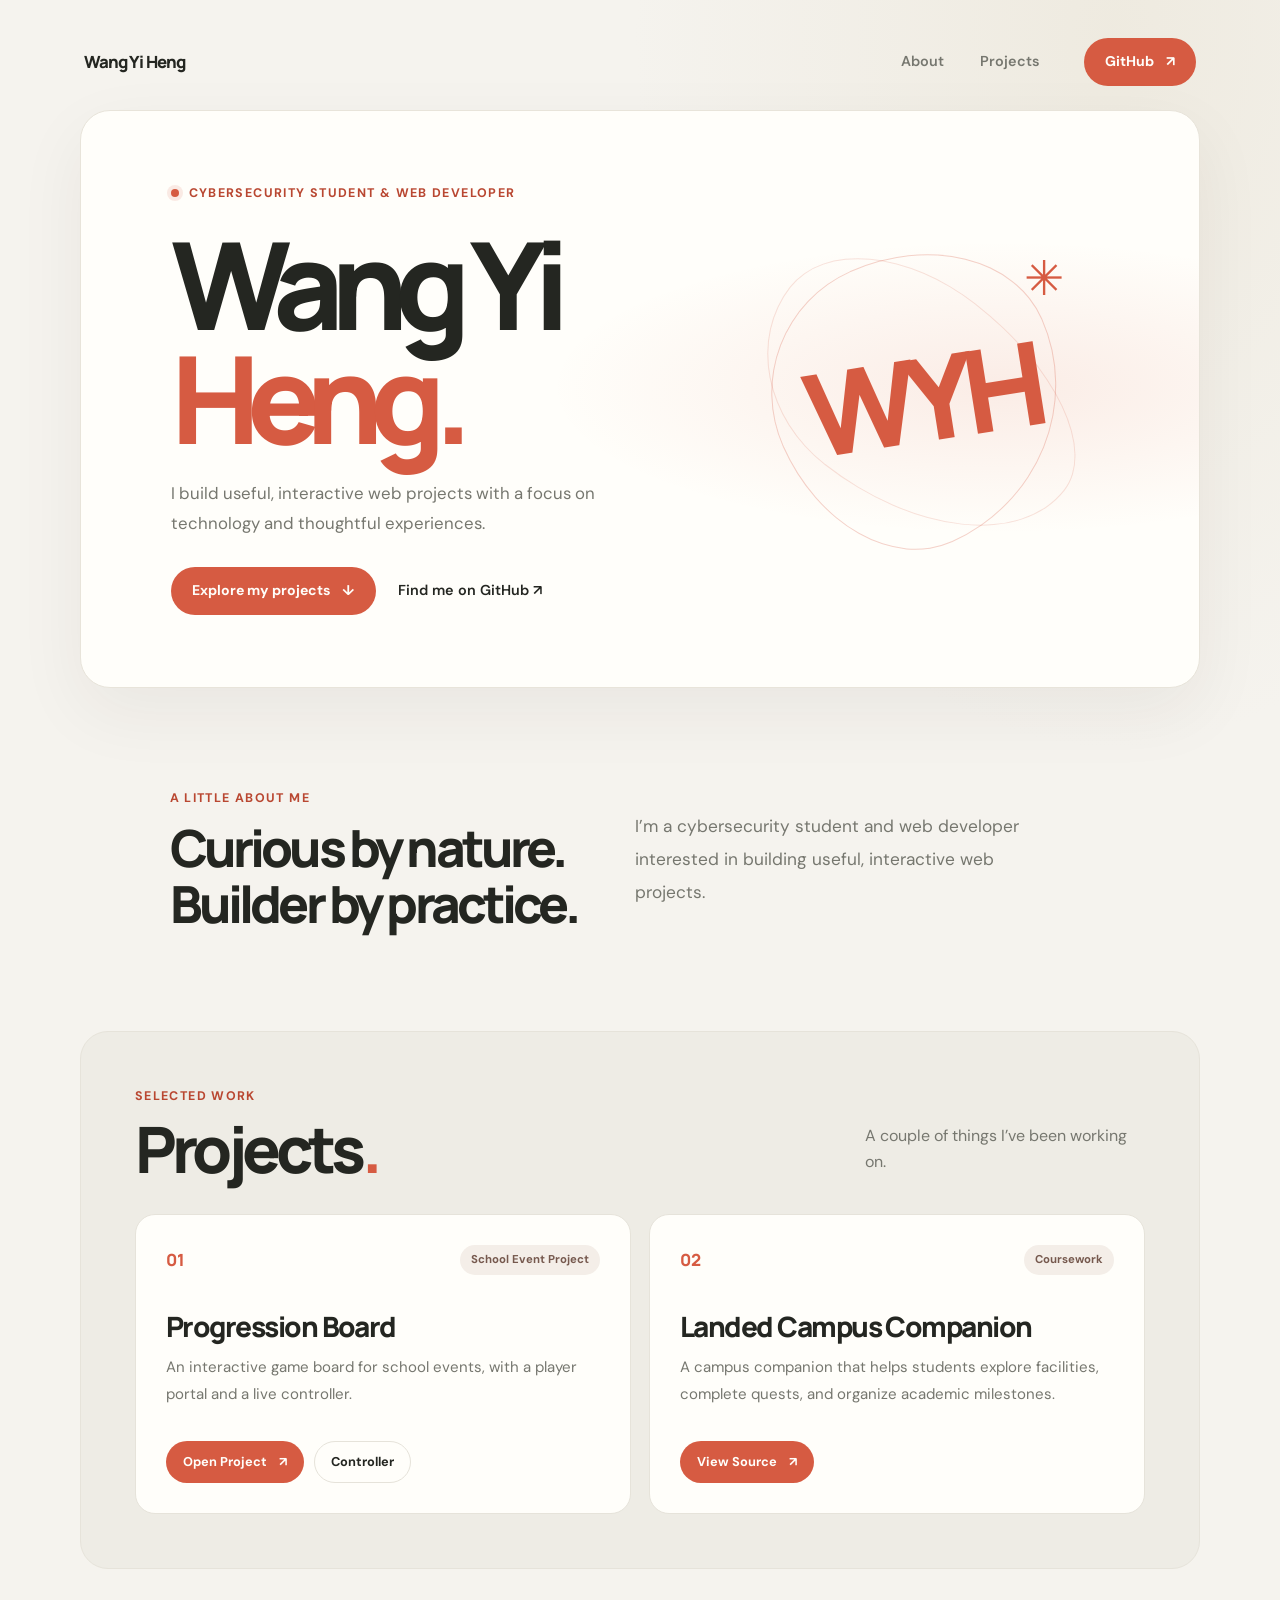
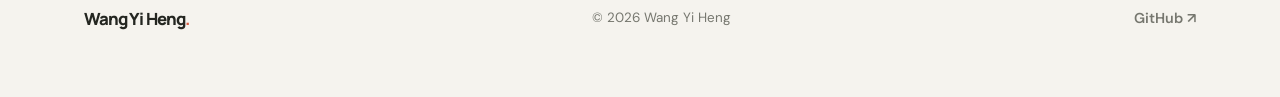
==== commit 4fe9c2be: "done" ====
--- a/index.html
+++ b/index.html
@@ -3,426 +3,102 @@
   <head>
     <meta charset="utf-8">
     <meta name="viewport" content="width=device-width, initial-scale=1">
-    <meta name="description" content="Wang Yi Heng (Roman Sterling) — Creative Web Developer and Cybersecurity Student Portfolio.">
+    <meta name="description" content="Wang Yi Heng's portfolio of web development projects.">
     <meta name="theme-color" content="#520c17">
-    <meta property="og:title" content="Wang Yi Heng | Creative Web Developer Portfolio">
-    <meta property="og:description" content="Refined, purposeful, and visually engaging digital experiences.">
-    <meta property="og:type" content="website">
-    <title>Wang Yi Heng | Portfolio &amp; Creative Web Design</title>
+    <title>Wang Yi Heng | Portfolio</title>
     <link rel="preconnect" href="https://fonts.googleapis.com">
     <link rel="preconnect" href="https://fonts.gstatic.com" crossorigin>
-    <link href="https://fonts.googleapis.com/css2?family=Plus+Jakarta+Sans:wght@400;500;600;700;800;900&display=swap" rel="stylesheet">
+    <link href="https://fonts.googleapis.com/css2?family=DM+Sans:wght@400;500;600;700&family=Manrope:wght@400;500;600;700;800&display=swap" rel="stylesheet">
     <link rel="stylesheet" href="styles.css">
-    <script src="script.js" defer></script>
   </head>
   <body>
-    <!-- Skip to content for keyboard accessibility -->
     <a class="skip-link" href="#main">Skip to main content</a>
 
     <div class="site-canvas">
-      <!-- ① Semantic HTML: <header> -->
-      <header class="site-header" id="top">
+      <header class="site-header">
         <div class="header-inner">
-          <a class="wordmark" href="#hero" aria-label="Protfix Wang Yi Heng, Home">
-            <span class="logo-mark" aria-hidden="true">✕</span>
-            <span class="logo-text">PROTFIX</span>
+          <a class="wordmark" href="#home">Wang Yi Heng</a>
+          <nav aria-label="Main navigation">
+            <a href="#about">About</a>
+            <a href="#work">Projects</a>
+          </nav>
+          <a class="pill-btn pill-btn-primary" href="https://github.com/wagamaos" target="_blank" rel="noopener noreferrer">
+            GitHub <span aria-hidden="true">↗</span>
           </a>
-
-          <!-- ① Semantic HTML: <nav> -->
-          <nav aria-label="Main navigation">
-            <a href="#hero">Hero</a>
-            <a href="#about">About</a>
-            <a href="#work">Work</a>
-            <a href="#experience">Experience</a>
-            <a href="#contact">Contact</a>
-          </nav>
-
-          <div class="header-actions">
-            <!-- ③ JS Interaction: Dark / Color Theme Toggle -->
-            <button id="theme-toggle" class="theme-toggle-btn" aria-label="Switch to light cream theme" type="button" aria-pressed="false" title="Toggle theme mode">
-              <svg class="theme-icon icon-sun" aria-hidden="true" width="16" height="16" viewBox="0 0 24 24" fill="none" stroke="currentColor" stroke-width="2.2" stroke-linecap="round" stroke-linejoin="round">
-                <circle cx="12" cy="12" r="5"></circle>
-                <line x1="12" y1="1" x2="12" y2="3"></line>
-                <line x1="12" y1="21" x2="12" y2="23"></line>
-                <line x1="4.22" y1="4.22" x2="5.64" y2="5.64"></line>
-                <line x1="18.36" y1="18.36" x2="19.78" y2="19.78"></line>
-                <line x1="1" y1="12" x2="3" y2="12"></line>
-                <line x1="21" y1="12" x2="23" y2="12"></line>
-                <line x1="4.22" y1="19.78" x2="5.64" y2="18.36"></line>
-                <line x1="18.36" y1="5.64" x2="19.78" y2="4.22"></line>
-              </svg>
-              <svg class="theme-icon icon-moon" aria-hidden="true" width="16" height="16" viewBox="0 0 24 24" fill="none" stroke="currentColor" stroke-width="2.2" stroke-linecap="round" stroke-linejoin="round">
-                <path d="M21 12.79A9 9 0 1 1 11.21 3 7 7 0 0 0 21 12.79z"></path>
-              </svg>
-              <span class="theme-toggle-text">Mode</span>
-            </button>
-
-            <a class="pill-btn pill-btn-primary" href="#work">
-              <span class="btn-arrow" aria-hidden="true">→</span>
-              <span>View My Work</span>
-            </a>
-          </div>
         </div>
       </header>
 
-      <!-- ① Semantic HTML: <main> -->
       <main id="main" tabindex="-1">
-        <!-- HERO SECTION (Burgundy frame) -->
-        <section class="section-hero" id="hero" aria-labelledby="hero-name">
-          <!-- Left social vertical rail -->
-          <aside class="hero-rail" aria-label="Social profiles">
-            <ul class="rail-links">
-              <li><a href="https://github.com/wagamaos" target="_blank" rel="noopener noreferrer" aria-label="GitHub profile (opens in new tab)">GH</a></li>
-              <li><a href="https://linkedin.com" target="_blank" rel="noopener noreferrer" aria-label="LinkedIn profile (opens in new tab)">IN</a></li>
-              <li><a href="https://x.com" target="_blank" rel="noopener noreferrer" aria-label="X Twitter profile (opens in new tab)">X</a></li>
-              <li><a href="https://pinterest.com" target="_blank" rel="noopener noreferrer" aria-label="Pinterest profile (opens in new tab)">PIN</a></li>
-            </ul>
-
-            <!-- Circular rotating badge / stamp -->
-            <div class="circular-seal" aria-hidden="true">
-              <svg class="seal-svg" viewBox="0 0 120 120">
-                <path id="seal-circle" d="M 60, 60 m -45, 0 a 45,45 0 1,1 90,0 a 45,45 0 1,1 -90,0" fill="none" />
-                <text class="seal-text">
-                  <textPath href="#seal-circle" startOffset="0%">
-                    CREATIVE WEB DESIGNER · CYBERSECURITY · 
-                  </textPath>
-                </text>
-              </svg>
-              <div class="seal-center">
-                <span>✕</span>
-              </div>
-            </div>
-          </aside>
-
-          <!-- Center portrait image -->
-          <div class="hero-visual">
-            <div class="portrait-wrapper">
-              <!-- ⑤ Meaningful Alt Text -->
-              <img
-                class="hero-portrait"
-                src="assets/hero-portrait.jpg"
-                alt="Editorial portrait of creative web designer wearing sunglasses and burgundy jacket"
-                width="380"
-                height="460"
-              >
+        <section class="section-hero" id="home" aria-labelledby="hero-name">
+          <div class="hero-content">
+            <p class="hero-lead"><span class="hero-dot" aria-hidden="true"></span> Cybersecurity student &amp; web developer</p>
+            <h1 class="hero-signature" id="hero-name">
+              <span>Wang Yi</span>
+              <span class="sig-last">Heng<span class="hero-period">.</span></span>
+            </h1>
+            <p class="hero-summary">I build useful, interactive web projects with a focus on technology and thoughtful experiences.</p>
+            <div class="hero-actions">
+              <a class="pill-btn pill-btn-primary" href="#work">Explore my projects <span aria-hidden="true">↓</span></a>
+              <a class="hero-link" href="https://github.com/wagamaos" target="_blank" rel="noopener noreferrer">Find me on GitHub <span aria-hidden="true">↗</span></a>
             </div>
           </div>
-
-          <!-- Right headline & bio -->
-          <div class="hero-content">
-            <p class="hero-lead">
-              I’m a creative web designer focused on building refined, purposeful, and visually engaging digital experiences.
-            </p>
-            <h1 class="hero-signature" id="hero-name">
-              <span class="sig-copy">©</span>
-              <span class="sig-first">WANG YI HENG</span>
-              <span class="sig-last">ROMAN STERLING</span>
-            </h1>
+          <div class="hero-art" aria-hidden="true">
+            <span class="art-initials">WYH</span>
+            <span class="art-ring art-ring-one"></span>
+            <span class="art-ring art-ring-two"></span>
+            <span class="art-star">✳</span>
           </div>
         </section>
 
-        <!-- ABOUT ME SECTION (Butter Cream #fae896 background) -->
         <section class="section-about" id="about" aria-labelledby="about-heading">
           <div class="about-container">
-            <div class="about-header">
-              <h2 id="about-heading">ABOUT ME</h2>
-            </div>
-
-            <div class="about-grid">
-              <!-- Column 01: Who I am -->
-              <article class="about-col">
-                <span class="col-number">01</span>
-                <h3>Who I Am</h3>
-                <p>I’m a cybersecurity student and creative web developer passionate about transforming ideas into thoughtful, secure digital products.</p>
-              </article>
-
-              <!-- Column 02: My journey -->
-              <article class="about-col">
-                <span class="col-number">02</span>
-                <h3>My Journey</h3>
-                <p>I’ve been working with modern web design, responsive CSS, and accessible user experiences for the past 3 years throughout coursework and live projects.</p>
-              </article>
-
-              <!-- Column 03: My approach -->
-              <article class="about-col col-cta">
-                <span class="col-number">03</span>
-                <h3>My Approach</h3>
-                <p>I believe great design is about finding the right balance between bold aesthetics, seamless functionality, and universal accessibility.</p>
-                <a class="pill-btn pill-btn-dark" href="#contact">
-                  <span class="btn-arrow" aria-hidden="true">→</span>
-                  <span>Get To Know Me</span>
-                </a>
-              </article>
-            </div>
-
-            <!-- Inset photo peeking into about section -->
-            <div class="about-inset-photo">
-              <!-- ⑤ Meaningful Alt Text -->
-              <img
-                src="assets/about-portrait.jpg"
-                alt="Portrait detail of designer in high-contrast editorial lighting"
-                width="220"
-                height="150"
-              >
-            </div>
+            <p class="section-kicker">A little about me</p>
+            <h2 id="about-heading">Curious by nature.<br>Builder by practice.</h2>
+            <p class="about-summary">I’m a cybersecurity student and web developer interested in building useful, interactive web projects.</p>
           </div>
         </section>
 
-        <!-- TIMELINE / BUILT THROUGH EXPERIENCE (Burgundy background) -->
-        <section class="section-timeline" id="experience" aria-labelledby="timeline-heading">
-          <div class="timeline-container">
-            <div class="timeline-intro">
-              <p class="section-eyebrow">Design Prototype</p>
-              <h2 id="timeline-heading">Built Through Experience</h2>
-              <p class="timeline-desc">
-                My journey into digital design began with a simple curiosity about how visual ideas can turn into experiences. Today, I craft accessible web systems that combine aesthetics, cybersecurity, and clean code.
-              </p>
+        <section class="section-work" id="work" aria-labelledby="work-heading">
+          <div class="work-header">
+            <div>
+              <p class="section-kicker">Selected work</p>
+              <h2 id="work-heading">Projects<span class="hero-period">.</span></h2>
             </div>
+            <p class="work-intro">A couple of things I’ve been working on.</p>
+          </div>
+          <div class="work-grid">
+            <article class="project-card">
+              <div class="project-card-header">
+                <span class="project-idx">01</span>
+                <span class="project-badge">School Event Project</span>
+              </div>
+              <h3>Progression Board</h3>
+              <p>An interactive game board for school events, with a player portal and a live controller.</p>
+              <div class="project-actions">
+                <a class="pill-btn pill-btn-primary" href="https://progressionboard.netlify.app/" target="_blank" rel="noopener noreferrer">Open Project <span aria-hidden="true">↗</span></a>
+                <a class="pill-btn pill-btn-outline" href="https://progressionboard.netlify.app/controller" target="_blank" rel="noopener noreferrer">Controller</a>
+              </div>
+            </article>
 
-            <!-- Milestone grid matching the mockup (2016, 2018, 2022, 2026) -->
-            <div class="timeline-grid">
-              <!-- 2016 -->
-              <article class="year-card outline-card">
-                <span class="year-numeral">2016</span>
-                <span class="card-tag">The Beginning</span>
-                <p>My journey into digital design started with raw curiosity and a passion for visual aesthetics.</p>
-              </article>
-
-              <!-- 2018 (Filled Cream Card) -->
-              <article class="year-card filled-card">
-                <span class="year-numeral">2018</span>
-                <span class="card-tag">Discovering Web &amp; Code</span>
-                <p>Transitioned from static layouts to building responsive, interactive web interfaces with modern HTML, CSS, and JavaScript.</p>
-              </article>
-
-              <!-- 2022 -->
-              <article class="year-card outline-card">
-                <span class="year-numeral">2022</span>
-                <span class="card-tag">Finding My Style</span>
-                <p>Sharpened my focus on accessible design (WCAG AA), typography, and secure front-end architecture.</p>
-              </article>
-
-              <!-- 2026 (Card with portrait thumbnail) -->
-              <article class="year-card outline-card card-with-photo">
-                <div class="card-text-side">
-                  <span class="year-numeral">2026</span>
-                  <span class="card-tag">Building With Purpose</span>
-                  <p>Crafting polished, high-performance web applications that leave a lasting impression.</p>
-                </div>
-                <div class="card-photo-side">
-                  <!-- ⑤ Meaningful Alt Text -->
-                  <img
-                    src="assets/timeline-portrait.jpg"
-                    alt="Creative designer in yellow puffer jacket against mustard backdrop"
-                    width="110"
-                    height="140"
-                  >
-                </div>
-              </article>
-            </div>
-          </div>
-        </section>
-
-        <!-- SELECTED WORK / PROJECTS (Cream & Burgundy) -->
-        <section class="section-work" id="work" aria-labelledby="work-heading">
-          <div class="work-container">
-            <div class="work-header">
-              <div>
-                <p class="section-eyebrow">Selected Coursework</p>
-                <h2 id="work-heading">Featured Projects</h2>
+            <article class="project-card">
+              <div class="project-card-header">
+                <span class="project-idx">02</span>
+                <span class="project-badge">Coursework</span>
               </div>
-              <!-- ③ JS Interaction: Category Filter Toolbar -->
-              <div class="project-filters" role="toolbar" aria-label="Filter projects by topic">
-                <button type="button" class="filter-btn active" data-filter="all" aria-pressed="true">All</button>
-                <button type="button" class="filter-btn" data-filter="web-app" aria-pressed="false">Web App</button>
-                <button type="button" class="filter-btn" data-filter="interactive" aria-pressed="false">Interactive</button>
-                <button type="button" class="filter-btn" data-filter="events" aria-pressed="false">Events</button>
-                <button type="button" class="filter-btn" data-filter="campus" aria-pressed="false">Campus</button>
+              <h3>Landed Campus Companion</h3>
+              <p>A campus companion that helps students explore facilities, complete quests, and organize academic milestones.</p>
+              <div class="project-actions">
+                <a class="pill-btn pill-btn-primary" href="https://github.com/wagamaos/WDP_Project" target="_blank" rel="noopener noreferrer">View Source <span aria-hidden="true">↗</span></a>
               </div>
-            </div>
-
-            <div id="filter-status" class="sr-only" aria-live="polite">Showing all 2 projects</div>
-
-            <div class="work-grid" id="project-list">
-              <!-- Project 1: Progression Board -->
-              <article class="project-card" data-category="web-app interactive events">
-                <div class="project-card-header">
-                  <span class="project-idx">01</span>
-                  <span class="project-badge">School Event Project</span>
-                </div>
-                <h3>Progression Board</h3>
-                <p>A live interactive game board engineered for school events, featuring an engaging player portal and a dedicated live controller view.</p>
-                <ul class="project-tag-list" aria-label="Progression Board technologies">
-                  <li>Web App</li>
-                  <li>Interactive</li>
-                  <li>Events</li>
-                </ul>
-                <div class="project-actions">
-                  <a class="pill-btn pill-btn-primary" href="https://progressionboard.netlify.app/" target="_blank" rel="noopener noreferrer" aria-label="Open Progression Board live project in a new tab">
-                    <span class="btn-arrow" aria-hidden="true">↗</span>
-                    <span>Open Project</span>
-                  </a>
-                  <a class="pill-btn pill-btn-outline" href="https://progressionboard.netlify.app/controller" target="_blank" rel="noopener noreferrer" aria-label="Open Progression Board controller view in a new tab">
-                    <span>Controller View</span>
-                  </a>
-                </div>
-              </article>
-
-              <!-- Project 2: Landed Campus Companion -->
-              <article class="project-card" data-category="web-app interactive campus">
-                <div class="project-card-header">
-                  <span class="project-idx">02</span>
-                  <span class="project-badge">Web Development Coursework</span>
-                </div>
-                <h3>Landed Campus Companion</h3>
-                <p>A gamified campus companion empowering students to explore campus facilities, complete interactive quests, and organize academic milestones.</p>
-                <ul class="project-tag-list" aria-label="Landed Campus Companion technologies">
-                  <li>HTML &amp; CSS</li>
-                  <li>JavaScript</li>
-                  <li>Accessibility</li>
-                </ul>
-                <div class="project-actions">
-                  <a class="pill-btn pill-btn-primary" href="https://github.com/wagamaos/WDP_Project" target="_blank" rel="noopener noreferrer" aria-label="View Landed Campus Companion source repository on GitHub in a new tab">
-                    <span class="btn-arrow" aria-hidden="true">↗</span>
-                    <span>View Source Code</span>
-                  </a>
-                </div>
-              </article>
-            </div>
-          </div>
-        </section>
-
-        <!-- CONTACT SECTION: LET'S CREATE SOMETHING -->
-        <section class="section-contact" id="contact" aria-labelledby="contact-heading">
-          <div class="contact-container">
-            <div class="contact-info-col">
-              <h2 id="contact-heading">Let’s Create Something</h2>
-              <p class="contact-lead">
-                Have a project in mind, a collaboration to explore, or simply want to connect? Send a note and let’s make it happen.
-              </p>
-
-              <!-- Contact badge with avatar -->
-              <div class="contact-badge">
-                <!-- ⑤ Meaningful Alt Text -->
-                <img
-                  class="badge-avatar"
-                  src="assets/contact-avatar.jpg"
-                  alt="Avatar portrait of Wang Yi Heng"
-                  width="44"
-                  height="44"
-                >
-                <div class="badge-text">
-                  <a href="tel:+886912345678" class="badge-phone">+886 (0) 912 345 678</a>
-                  <a href="mailto:info@protfix.com" class="badge-email">info@protfix.com</a>
-                </div>
-              </div>
-            </div>
-
-            <!-- Inquiry Form with accessible inputs -->
-            <form class="contact-form" id="inquiry-form" novalidate>
-              <div class="form-row">
-                <div class="form-group">
-                  <label for="full-name">Full Name <span class="required" aria-hidden="true">*</span></label>
-                  <input type="text" id="full-name" name="name" placeholder="What’s your name?" required autocomplete="name">
-                </div>
-                <div class="form-group">
-                  <label for="email-address">Email Address <span class="required" aria-hidden="true">*</span></label>
-                  <input type="email" id="email-address" name="email" placeholder="you@domain.com" required autocomplete="email">
-                </div>
-              </div>
-
-              <div class="form-row">
-                <div class="form-group">
-                  <label for="project-name">Project Name <span class="required" aria-hidden="true">*</span></label>
-                  <input type="text" id="project-name" name="project" placeholder="Brief project title" required>
-                </div>
-                <div class="form-group">
-                  <label for="budget-range">Budget Range <span class="required" aria-hidden="true">*</span></label>
-                  <select id="budget-range" name="budget" required>
-                    <option value="" disabled selected>Select an estimate</option>
-                    <option value="1k-3k">$1,000 – $3,000</option>
-                    <option value="3k-5k">$3,000 – $5,000</option>
-                    <option value="5k+">$5,000+</option>
-                  </select>
-                </div>
-              </div>
-
-              <div class="form-group">
-                <label for="project-details">Project Details <span class="required" aria-hidden="true">*</span></label>
-                <textarea id="project-details" name="details" rows="3" placeholder="Tell me about your project, goals, and timeline..." required></textarea>
-              </div>
-
-              <div class="form-submit-row">
-                <button type="submit" class="pill-btn pill-btn-primary">
-                  <span class="btn-arrow" aria-hidden="true">→</span>
-                  <span>Submit Now</span>
-                </button>
-                <span id="form-feedback" class="form-feedback" role="status" aria-live="polite"></span>
-              </div>
-            </form>
+            </article>
           </div>
         </section>
       </main>
 
-      <!-- ① Semantic HTML: <footer> -->
       <footer class="site-footer">
-        <!-- Big CTA Card matching the mockup -->
-        <div class="footer-cta-card">
-          <h2>Let’s Bring Ideas To Life</h2>
-          <a class="pill-btn pill-btn-primary" href="#contact">
-            <span class="btn-arrow" aria-hidden="true">→</span>
-            <span>Contact Me Now</span>
-          </a>
-        </div>
-
-        <div class="footer-nav-grid">
-          <!-- Col 1: Essentials -->
-          <div class="footer-nav-col">
-            <span class="footer-col-title">Essentials</span>
-            <ul>
-              <li><a href="#hero">Home</a></li>
-              <li><a href="#about">About Me</a></li>
-              <li><a href="#work">My Work</a></li>
-              <li><a href="#experience">Services</a></li>
-              <li><a href="#contact">Contact Me</a></li>
-            </ul>
-          </div>
-
-          <!-- Col 2: Services / Focus -->
-          <div class="footer-nav-col">
-            <span class="footer-col-title">Services</span>
-            <ul>
-              <li><span>Web Design</span></li>
-              <li><span>UI/UX Design</span></li>
-              <li><span>Responsive Design</span></li>
-              <li><span>Figma Design</span></li>
-              <li><span>Visual Direction</span></li>
-            </ul>
-          </div>
-
-          <!-- Col 3: Social & Links -->
-          <div class="footer-nav-col">
-            <span class="footer-col-title">Social Net</span>
-            <ul>
-              <li><a href="https://github.com/wagamaos" target="_blank" rel="noopener noreferrer">GitHub ↗</a></li>
-              <li><a href="https://linkedin.com" target="_blank" rel="noopener noreferrer">LinkedIn ↗</a></li>
-              <li><a href="https://instagram.com" target="_blank" rel="noopener noreferrer">Instagram ↗</a></li>
-              <li><a href="https://x.com" target="_blank" rel="noopener noreferrer">X / Twitter ↗</a></li>
-              <li><a href="https://youtube.com" target="_blank" rel="noopener noreferrer">YouTube ↗</a></li>
-            </ul>
-          </div>
-        </div>
-
-        <div class="footer-bottom-bar">
-          <p>© <span id="current-year">2026</span> Protfix · Wang Yi Heng (Roman Sterling). All Rights Reserved.</p>
-          <div class="footer-legal">
-            <a href="#hero">Terms &amp; Conditions</a>
-            <span aria-hidden="true">·</span>
-            <a href="#hero">Privacy Policy</a>
-            <span aria-hidden="true">·</span>
-            <a href="#top" class="back-to-top" aria-label="Back to top of page">Back to top ↑</a>
-          </div>
-        </div>
+        <a class="footer-name" href="#home">Wang Yi Heng<span class="hero-period">.</span></a>
+        <p>© 2026 Wang Yi Heng</p>
+        <a href="https://github.com/wagamaos" target="_blank" rel="noopener noreferrer">GitHub <span aria-hidden="true">↗</span></a>
       </footer>
     </div>
   </body>
--- a/styles.css
+++ b/styles.css
@@ -1,46 +1,16 @@
-/* ==========================================================================
-   PROTFIX / WANG YI HENG — Editorial Creative Portfolio
-   High-Fashion Burgundy & Butter Cream Aesthetic
-   ========================================================================== */
-
 :root {
-  color-scheme: dark;
-  --wine-dark: #400710;
-  --wine: #520c17;
-  --wine-light: #6b1422;
-  --wine-line: #7a1b2a;
-  --cream: #fae896;
-  --cream-bright: #fff3b2;
-  --cream-soft: #fcf1bf;
-  --cream-surface: #f4df85;
-  --cream-line: #dfcb73;
-  --ink-on-wine: #fae896;
-  --ink-on-cream: #4c0a15;
-  --muted-on-wine: #eed982;
-  --muted-on-cream: #6a1624;
-  --focus-ring: #fff3b2;
-  --radius-frame: 24px;
-  --radius-pill: 999px;
-  --shadow-lg: 0 20px 48px rgb(30 2 6 / 35%);
-  font-family: 'Plus Jakarta Sans', -apple-system, BlinkMacSystemFont, 'Segoe UI', Roboto, sans-serif;
-}
-
-[data-theme="light"] {
   color-scheme: light;
-  --wine-dark: #fcf6da;
-  --wine: #fae896;
-  --wine-light: #f4df85;
-  --wine-line: #d8c46c;
-  --cream: #520c17;
-  --cream-bright: #6b1422;
-  --cream-soft: #5c101c;
-  --cream-surface: #420810;
-  --cream-line: #7a1b2a;
-  --ink-on-wine: #4c0a15;
-  --ink-on-cream: #fae896;
-  --muted-on-wine: #6a1624;
-  --muted-on-cream: #eed982;
-  --focus-ring: #520c17;
+  --paper: #f5f3ee;
+  --surface: #fffefa;
+  --ink: #242621;
+  --muted: #76776f;
+  --line: #e6e3da;
+  --accent: #d65b42;
+  --accent-dark: #b94731;
+  --radius: 22px;
+  font-family: 'DM Sans', -apple-system, BlinkMacSystemFont, 'Segoe UI', sans-serif;
+  font-synthesis: none;
+  text-rendering: optimizeLegibility;
 }
 
 * {
@@ -53,16 +23,14 @@
 
 body {
   margin: 0;
-  padding: 1.25rem;
-  background: #2b040a;
-  color: var(--ink-on-wine);
-  font-size: 1rem;
-  line-height: 1.6;
-  min-height: 100vh;
-}
-
-[data-theme="light"] body {
-  background: #f7edbe;
+  padding: 28px;
+  background:
+    radial-gradient(ellipse at 87% 2%, rgb(226 218 197 / 35%), transparent 30rem),
+    var(--paper);
+  color: var(--ink);
+  font-size: 16px;
+  line-height: 1.65;
+  -webkit-font-smoothing: antialiased;
 }
 
 a {
@@ -70,119 +38,87 @@
   text-decoration: none;
 }
 
-/* Accessible Skip Link */
+a:focus-visible {
+  outline: 3px solid var(--accent);
+  outline-offset: 4px;
+}
+
 .skip-link {
   position: absolute;
-  z-index: 999;
-  top: 1rem;
-  left: 1rem;
-  padding: 0.75rem 1.25rem;
-  transform: translateY(-200%);
-  border-radius: var(--radius-pill);
-  background: var(--cream);
-  color: var(--wine-dark);
-  font-weight: 800;
-  text-transform: uppercase;
-  letter-spacing: 0.05em;
-  transition: transform 0.2s ease;
+  z-index: 10;
+  top: 12px;
+  left: 12px;
+  padding: 10px 16px;
+  transform: translateY(-160%);
+  border-radius: 999px;
+  background: var(--ink);
+  color: white;
+  font-weight: 700;
 }
 
 .skip-link:focus {
   transform: translateY(0);
 }
 
-/* Site Canvas Shell */
 .site-canvas {
-  max-width: 1320px;
+  width: min(1120px, 100%);
   margin: 0 auto;
-  display: flex;
-  flex-direction: column;
-  gap: 1.5rem;
-}
-
-/* ==========================================================================
-   Header & Navigation
-   ========================================================================== */
+}
+
 .site-header {
-  background: var(--wine);
-  border: 1px solid var(--wine-line);
-  border-radius: var(--radius-frame);
-  padding: 1rem 2rem;
-  box-shadow: var(--shadow-lg);
+  padding: 10px 4px 24px;
 }
 
 .header-inner {
   display: flex;
   align-items: center;
   justify-content: space-between;
-  gap: 1.5rem;
-}
-
-.wordmark {
-  display: inline-flex;
-  align-items: center;
-  gap: 0.5rem;
-  font-size: 1.35rem;
-  font-weight: 900;
-  letter-spacing: -0.04em;
-  color: var(--cream);
-  min-height: 44px;
-}
-
-.logo-mark {
-  font-size: 1.15rem;
-  color: var(--cream);
-}
-
-.logo-text {
-  text-transform: uppercase;
-  letter-spacing: 0.08em;
+  gap: 24px;
+}
+
+.wordmark,
+.footer-name {
+  font-family: 'Manrope', sans-serif;
+  font-size: 1.05rem;
+  font-weight: 800;
+  letter-spacing: -0.055em;
 }
 
 .site-header nav {
   display: flex;
   align-items: center;
-  gap: 2rem;
-}
-
-.site-header nav a {
-  color: var(--ink-on-wine);
-  font-size: 0.85rem;
-  font-weight: 700;
-  letter-spacing: 0.12em;
-  text-transform: uppercase;
-  min-height: 44px;
-  display: inline-flex;
-  align-items: center;
-  position: relative;
-  transition: opacity 0.2s ease;
-}
-
-.site-header nav a:hover {
-  opacity: 0.75;
-}
-
-.header-actions {
-  display: flex;
-  align-items: center;
-  gap: 1rem;
-}
-
-/* Pill Buttons matching Prototype */
+  gap: 36px;
+  margin-left: auto;
+  margin-right: 20px;
+}
+
+.site-header nav a,
+.hero-link,
+.site-footer > a:last-child {
+  color: var(--muted);
+  font-size: 0.9rem;
+  font-weight: 600;
+  transition: color 160ms ease;
+}
+
+.site-header nav a:hover,
+.hero-link:hover,
+.site-footer > a:last-child:hover {
+  color: var(--accent-dark);
+}
+
 .pill-btn {
   display: inline-flex;
-  align-items: center;
-  gap: 0.6rem;
-  min-height: 44px;
-  padding: 0.55rem 1.25rem;
-  border-radius: var(--radius-pill);
-  font-size: 0.82rem;
-  font-weight: 800;
-  letter-spacing: 0.1em;
-  text-transform: uppercase;
-  cursor: pointer;
-  border: none;
-  transition: transform 0.2s ease, background 0.2s ease, color 0.2s ease;
+  min-height: 48px;
+  align-items: center;
+  justify-content: center;
+  gap: 12px;
+  padding: 0 20px;
+  border: 1px solid transparent;
+  border-radius: 999px;
+  font-size: 0.88rem;
+  font-weight: 700;
+  transition: transform 160ms ease, background 160ms ease, border-color 160ms ease;
 }
 
 .pill-btn:hover {
@@ -190,1027 +126,472 @@
 }
 
 .pill-btn-primary {
-  background: var(--cream);
-  color: var(--wine-dark);
+  background: var(--accent);
+  color: #fffefa;
 }
 
 .pill-btn-primary:hover {
-  background: var(--cream-bright);
-}
-
-.pill-btn-dark {
-  background: var(--wine);
-  color: var(--cream);
-}
-
-.pill-btn-dark:hover {
-  background: var(--wine-dark);
-}
-
-.pill-btn-outline {
-  background: transparent;
-  color: var(--cream);
-  border: 1px solid var(--cream-line);
-}
-
-.pill-btn-outline:hover {
-  background: rgba(250, 232, 150, 0.15);
-}
-
-.btn-arrow {
-  display: inline-flex;
-  align-items: center;
-  justify-content: center;
-  font-size: 1.1rem;
+  background: var(--accent-dark);
+}
+
+.section-hero {
+  position: relative;
+  display: grid;
+  min-height: 490px;
+  grid-template-columns: minmax(0, 1fr) 0.85fr;
+  align-items: center;
+  overflow: hidden;
+  padding: 72px 8%;
+  border: 1px solid #e8e4da;
+  border-radius: 30px;
+  background:
+    radial-gradient(ellipse at 82% 48%, rgb(214 91 66 / 11%), transparent 28rem),
+    var(--surface);
+  box-shadow: 0 24px 70px rgb(46 41 30 / 6%);
+}
+
+.hero-content {
+  position: relative;
+  z-index: 1;
+  max-width: 610px;
+}
+
+.hero-lead,
+.section-kicker {
+  margin: 0;
+  color: var(--accent-dark);
+  font-size: 0.78rem;
+  font-weight: 700;
+  letter-spacing: 0.11em;
+  text-transform: uppercase;
+}
+
+.hero-lead {
+  display: flex;
+  align-items: center;
+  gap: 10px;
+}
+
+.hero-dot {
+  width: 8px;
+  height: 8px;
+  border-radius: 50%;
+  background: var(--accent);
+  box-shadow: 0 0 0 4px rgb(214 91 66 / 12%);
+}
+
+.hero-signature {
+  margin: 22px 0 16px;
+  font-family: 'Manrope', sans-serif;
+  font-size: clamp(4.5rem, 9.5vw, 7.8rem);
+  font-weight: 800;
+  letter-spacing: -0.105em;
+  line-height: 0.94;
+}
+
+.hero-signature > span {
+  display: block;
+}
+
+.hero-signature .sig-last {
+  color: var(--accent);
+}
+
+.hero-period {
+  color: var(--accent);
+}
+
+.hero-summary {
+  max-width: 440px;
+  margin: 24px 0 28px;
+  color: var(--muted);
+  font-size: 1.05rem;
+  line-height: 1.8;
+}
+
+.hero-actions {
+  display: flex;
+  flex-wrap: wrap;
+  align-items: center;
+  gap: 22px;
+}
+
+.hero-link {
+  color: var(--ink);
+}
+
+.hero-art {
+  position: relative;
+  display: grid;
+  width: min(100%, 380px);
+  aspect-ratio: 1;
+  place-items: center;
+  justify-self: end;
+  color: var(--accent);
+}
+
+.art-initials {
+  z-index: 1;
+  font-family: 'Manrope', sans-serif;
+  font-size: clamp(4.5rem, 9vw, 8rem);
+  font-weight: 800;
+  letter-spacing: -0.12em;
   line-height: 1;
-}
-
-/* Theme Toggle Button */
-.theme-toggle-btn {
-  display: inline-flex;
-  align-items: center;
-  gap: 0.45rem;
-  min-height: 44px;
-  padding: 0.45rem 0.85rem;
-  background: transparent;
-  color: var(--cream);
-  border: 1px solid var(--wine-line);
-  border-radius: var(--radius-pill);
-  font-family: inherit;
-  font-size: 0.78rem;
-  font-weight: 800;
-  letter-spacing: 0.08em;
-  text-transform: uppercase;
-  cursor: pointer;
-  transition: all 0.2s ease;
-}
-
-.theme-toggle-btn:hover {
-  border-color: var(--cream);
-  background: rgba(250, 232, 150, 0.1);
-}
-
-.icon-sun {
-  display: inline-block;
-}
-
-.icon-moon {
-  display: none;
-}
-
-[data-theme="light"] .icon-sun {
-  display: none;
-}
-
-[data-theme="light"] .icon-moon {
-  display: inline-block;
-}
-
-/* ==========================================================================
-   Hero Section (Editorial Cover Frame)
-   ========================================================================== */
-.section-hero {
-  background: var(--wine);
-  border: 1px solid var(--wine-line);
-  border-radius: var(--radius-frame);
-  padding: 3rem 2.5rem 3.5rem;
+  transform: rotate(-9deg);
+}
+
+.art-ring {
+  position: absolute;
+  inset: 12%;
+  border: 1px solid rgb(214 91 66 / 27%);
+  border-radius: 46% 54% 60% 40% / 46% 42% 58% 54%;
+  transform: rotate(-24deg);
+}
+
+.art-ring-two {
+  inset: 21% 5%;
+  border-color: rgb(214 91 66 / 17%);
+  transform: rotate(38deg);
+}
+
+.art-star {
+  position: absolute;
+  top: 8%;
+  right: 12%;
+  font-size: 3rem;
+  animation: star-turn 24s linear infinite;
+}
+
+@keyframes star-turn {
+  to { transform: rotate(360deg); }
+}
+
+.section-about {
+  padding: 100px 8%;
+}
+
+.about-container {
   display: grid;
-  grid-template-columns: 80px minmax(320px, 420px) 1fr;
-  align-items: center;
-  gap: 2.5rem;
-  position: relative;
-  box-shadow: var(--shadow-lg);
-  overflow: hidden;
-}
-
-/* Left Social Rail */
-.hero-rail {
-  display: flex;
-  flex-direction: column;
-  justify-content: space-between;
-  align-items: flex-start;
-  height: 100%;
-  min-height: 480px;
-  padding-block: 0.5rem;
-}
-
-.rail-links {
-  list-style: none;
-  margin: 0;
-  padding: 0;
-  display: flex;
-  flex-direction: column;
-  gap: 1.5rem;
-}
-
-.rail-links a {
-  color: var(--cream);
-  font-size: 0.75rem;
-  font-weight: 800;
-  letter-spacing: 0.15em;
-  text-transform: uppercase;
-  display: inline-flex;
-  align-items: center;
-  min-height: 44px;
-  min-width: 44px;
-}
-
-.rail-links a:hover {
-  opacity: 0.75;
-}
-
-/* Circular Seal Badge */
-.circular-seal {
-  position: relative;
-  width: 90px;
-  height: 90px;
-  animation: seal-rotate 25s linear infinite;
-  display: flex;
-  align-items: center;
-  justify-content: center;
-  margin-top: auto;
-}
-
-.seal-svg {
-  width: 100%;
-  height: 100%;
-}
-
-.seal-text {
-  font-size: 8.5px;
-  font-weight: 800;
-  letter-spacing: 0.16em;
-  fill: var(--cream);
-  text-transform: uppercase;
-}
-
-.seal-center {
-  position: absolute;
-  top: 50%;
-  left: 50%;
-  transform: translate(-50%, -50%);
-  width: 32px;
-  height: 32px;
-  border: 1px dashed var(--cream);
-  border-radius: 50%;
-  display: flex;
-  align-items: center;
-  justify-content: center;
-  color: var(--cream);
-  font-size: 0.85rem;
-  font-weight: 900;
-}
-
-@keyframes seal-rotate {
-  from { transform: rotate(0deg); }
-  to { transform: rotate(360deg); }
-}
-
-/* Hero Portrait Image */
-.hero-visual {
-  display: flex;
-  justify-content: center;
-  align-items: center;
-}
-
-.portrait-wrapper {
-  position: relative;
-  width: 100%;
-  max-width: 380px;
-  border-radius: 20px;
-  overflow: hidden;
-  box-shadow: 0 16px 36px rgb(0 0 0 / 40%);
-}
-
-.hero-portrait {
-  width: 100%;
-  height: auto;
-  aspect-ratio: 4 / 5;
-  object-fit: cover;
-  display: block;
-}
-
-/* Hero Content & Signature Typography */
-.hero-content {
-  display: flex;
-  flex-direction: column;
-  justify-content: space-between;
-  min-height: 460px;
-  padding-right: 1rem;
-}
-
-.hero-lead {
-  max-width: 480px;
-  margin: 0 0 auto 0;
-  align-self: flex-end;
-  text-align: right;
-  color: var(--muted-on-wine);
-  font-size: 0.95rem;
-  font-weight: 700;
-  letter-spacing: 0.08em;
-  text-transform: uppercase;
-  line-height: 1.6;
-}
-
-.hero-signature {
-  margin: 3rem 0 0;
-  display: flex;
-  flex-direction: column;
-  color: var(--cream);
-  text-transform: uppercase;
-  line-height: 0.92;
-  letter-spacing: -0.04em;
-}
-
-.sig-copy {
-  font-size: clamp(2.4rem, 5vw, 4.2rem);
-  font-weight: 400;
-  margin-bottom: 0.35rem;
-}
-
-.sig-first,
-.sig-last {
-  font-size: clamp(3rem, 7.5vw, 6.2rem);
-  font-weight: 900;
-}
-
-.sig-first {
-  opacity: 0.95;
-}
-
-.sig-last {
-  color: var(--cream-bright);
-}
-
-/* ==========================================================================
-   About Me Section (Butter Cream #fae896 background)
-   ========================================================================== */
-.section-about {
-  background: var(--cream);
-  color: var(--ink-on-cream);
-  border-radius: var(--radius-frame);
-  padding: 4.5rem 3.5rem;
-  box-shadow: var(--shadow-lg);
-  position: relative;
-  overflow: hidden;
-}
-
-.about-container {
-  display: flex;
-  flex-direction: column;
-  gap: 3.5rem;
-}
-
-.about-header h2 {
-  margin: 0;
-  font-size: clamp(3rem, 8vw, 6.5rem);
-  font-weight: 900;
-  letter-spacing: -0.05em;
-  color: var(--ink-on-cream);
-  line-height: 0.95;
-}
-
-.about-grid {
-  display: grid;
-  grid-template-columns: repeat(3, 1fr);
-  gap: 3rem;
-  align-items: start;
-}
-
-.about-col {
-  display: flex;
-  flex-direction: column;
-  gap: 0.75rem;
-}
-
-.col-number {
-  font-size: 0.9rem;
-  font-weight: 800;
-  color: var(--muted-on-cream);
-  letter-spacing: 0.1em;
-}
-
-.about-col h3 {
-  margin: 0;
-  font-size: 1.35rem;
-  font-weight: 850;
-  text-transform: uppercase;
-  letter-spacing: 0.05em;
-  color: var(--ink-on-cream);
-}
-
-.about-col p {
-  margin: 0;
-  color: var(--ink-on-cream);
-  font-size: 0.95rem;
-  line-height: 1.7;
-  font-weight: 500;
-}
-
-.col-cta {
-  gap: 1.25rem;
-}
-
-.col-cta .pill-btn {
-  align-self: flex-start;
-  margin-top: 0.5rem;
-}
-
-.about-inset-photo {
-  max-width: 280px;
-  border-radius: 16px;
-  overflow: hidden;
-  box-shadow: 0 12px 30px rgb(60 8 16 / 25%);
-  margin-top: 1rem;
-}
-
-.about-inset-photo img {
-  width: 100%;
-  height: auto;
-  display: block;
-}
-
-/* ==========================================================================
-   Timeline / Built Through Experience Section (Burgundy background)
-   ========================================================================== */
-.section-timeline {
-  background: var(--wine);
-  color: var(--ink-on-wine);
-  border: 1px solid var(--wine-line);
-  border-radius: var(--radius-frame);
-  padding: 4.5rem 3.5rem;
-  box-shadow: var(--shadow-lg);
-}
-
-.timeline-intro {
-  max-width: 780px;
-  margin-bottom: 3.5rem;
-}
-
-.section-eyebrow {
-  margin: 0 0 0.8rem;
-  color: var(--cream);
-  font-size: 0.8rem;
-  font-weight: 800;
-  letter-spacing: 0.16em;
-  text-transform: uppercase;
-}
-
-.timeline-intro h2 {
-  margin: 0 0 1.2rem;
-  font-size: clamp(2.5rem, 6vw, 4.2rem);
-  font-weight: 900;
-  text-transform: uppercase;
-  letter-spacing: -0.04em;
-  line-height: 1.05;
-  color: var(--cream);
-}
-
-.timeline-desc {
-  margin: 0;
-  color: var(--muted-on-wine);
-  font-size: 1.05rem;
-  line-height: 1.7;
-}
-
-/* Milestone Cards Grid */
-.timeline-grid {
-  display: grid;
-  grid-template-columns: repeat(2, 1fr);
-  gap: 1.5rem;
-}
-
-.year-card {
-  border-radius: 18px;
-  padding: 2.5rem 2rem;
-  display: flex;
-  flex-direction: column;
-  justify-content: space-between;
-  min-height: 240px;
-}
-
-.outline-card {
-  border: 1px solid var(--wine-line);
-  background: rgba(250, 232, 150, 0.03);
-}
-
-.outline-card:hover {
-  border-color: var(--cream);
-}
-
-.year-numeral {
-  font-size: clamp(3.2rem, 7vw, 5rem);
-  font-weight: 900;
-  line-height: 0.9;
-  letter-spacing: -0.04em;
-  color: var(--cream);
-}
-
-.card-tag {
-  font-size: 0.85rem;
-  font-weight: 800;
-  text-transform: uppercase;
-  letter-spacing: 0.12em;
-  color: var(--cream);
-  margin-top: 1rem;
-}
-
-.year-card p {
-  margin: 0.5rem 0 0;
-  color: var(--muted-on-wine);
-  font-size: 0.92rem;
-  line-height: 1.6;
-}
-
-/* Filled Card for 2018 matching screenshot */
-.filled-card {
-  background: var(--cream);
-  color: var(--ink-on-cream);
-  border: none;
-}
-
-.filled-card .year-numeral {
-  color: var(--ink-on-cream);
-}
-
-.filled-card .card-tag {
-  color: var(--ink-on-cream);
-}
-
-.filled-card p {
-  color: var(--muted-on-cream);
-}
-
-/* Card with portrait thumbnail for 2026 */
-.card-with-photo {
-  display: grid;
-  grid-template-columns: 1fr auto;
-  gap: 1.5rem;
-  align-items: center;
-}
-
-.card-photo-side {
-  border-radius: 12px;
-  overflow: hidden;
-  box-shadow: 0 8px 20px rgb(0 0 0 / 30%);
-}
-
-.card-photo-side img {
-  display: block;
-  width: 100px;
-  height: 130px;
-  object-fit: cover;
-}
-
-/* ==========================================================================
-   Selected Work / Projects Section
-   ========================================================================== */
-.section-work {
-  background: var(--cream);
-  color: var(--ink-on-cream);
-  border-radius: var(--radius-frame);
-  padding: 4.5rem 3.5rem;
-  box-shadow: var(--shadow-lg);
-}
-
-.work-header {
-  display: flex;
-  justify-content: space-between;
-  align-items: flex-end;
-  gap: 2rem;
-  margin-bottom: 2.5rem;
-  flex-wrap: wrap;
-}
-
+  grid-template-columns: 1fr 1.15fr;
+  align-items: center;
+  gap: 0 52px;
+}
+
+.about-container .section-kicker {
+  grid-column: 1;
+  align-self: end;
+  margin-bottom: 12px;
+}
+
+.about-container h2,
 .work-header h2 {
   margin: 0;
-  font-size: clamp(2.5rem, 6vw, 4rem);
-  font-weight: 900;
-  text-transform: uppercase;
-  letter-spacing: -0.04em;
-  color: var(--ink-on-cream);
-}
-
-.project-filters {
-  display: flex;
-  flex-wrap: wrap;
-  gap: 0.6rem;
-}
-
-.filter-btn {
-  display: inline-flex;
-  align-items: center;
-  min-height: 44px;
-  padding: 0.5rem 1.15rem;
-  border: 1px solid var(--cream-line);
-  border-radius: var(--radius-pill);
-  background: transparent;
-  color: var(--ink-on-cream);
-  font-family: inherit;
-  font-size: 0.8rem;
+  font-family: 'Manrope', sans-serif;
   font-weight: 800;
-  letter-spacing: 0.08em;
-  text-transform: uppercase;
-  cursor: pointer;
-  transition: all 0.2s ease;
-}
-
-.filter-btn:hover {
-  border-color: var(--ink-on-cream);
-}
-
-.filter-btn.active {
-  background: var(--ink-on-cream);
-  color: var(--cream);
-  border-color: var(--ink-on-cream);
+  letter-spacing: -0.075em;
+  line-height: 1.08;
+}
+
+.about-container h2 {
+  grid-column: 1;
+  font-size: clamp(2.4rem, 4vw, 3.35rem);
+}
+
+.about-summary {
+  grid-column: 2;
+  grid-row: 1 / span 2;
+  max-width: 430px;
+  margin: 0;
+  color: var(--muted);
+  font-size: 1.08rem;
+  line-height: 1.9;
+}
+
+.section-work {
+  padding: 54px;
+  border: 1px solid var(--line);
+  border-radius: 28px;
+  background: #eeece5;
+}
+
+.work-header {
+  display: flex;
+  align-items: end;
+  justify-content: space-between;
+  gap: 24px;
+  margin-bottom: 30px;
+}
+
+.work-header h2 {
+  margin-top: 8px;
+  font-size: clamp(2.8rem, 5vw, 4.2rem);
+}
+
+.work-intro {
+  max-width: 280px;
+  margin: 0 0 8px;
+  color: var(--muted);
 }
 
 .work-grid {
   display: grid;
-  grid-template-columns: repeat(2, 1fr);
-  gap: 2rem;
+  grid-template-columns: repeat(2, minmax(0, 1fr));
+  gap: 18px;
 }
 
 .project-card {
-  background: var(--cream-soft);
-  border: 1px solid var(--cream-line);
+  display: flex;
+  min-height: 300px;
+  flex-direction: column;
+  padding: 30px;
+  border: 1px solid var(--line);
   border-radius: 20px;
-  padding: 2.25rem;
-  display: flex;
-  flex-direction: column;
-  transition: transform 0.25s ease, opacity 0.25s ease;
-}
-
-.project-card.is-hidden {
-  display: none;
+  background: var(--surface);
+  transition: transform 180ms ease, box-shadow 180ms ease;
+}
+
+.project-card:hover {
+  transform: translateY(-4px);
+  box-shadow: 0 18px 38px rgb(46 41 30 / 8%);
 }
 
 .project-card-header {
   display: flex;
+  align-items: center;
   justify-content: space-between;
-  align-items: center;
-  margin-bottom: 1.25rem;
+  gap: 12px;
+  margin-bottom: 34px;
 }
 
 .project-idx {
-  font-size: 1.2rem;
-  font-weight: 900;
-  color: var(--muted-on-cream);
+  color: var(--accent);
+  font-family: 'Manrope', sans-serif;
+  font-size: 1.05rem;
+  font-weight: 800;
 }
 
 .project-badge {
-  padding: 0.35rem 0.85rem;
-  background: var(--cream-surface);
-  border-radius: var(--radius-pill);
-  font-size: 0.75rem;
+  padding: 6px 11px;
+  border-radius: 999px;
+  background: #f4eee8;
+  color: #76594e;
+  font-size: 0.71rem;
+  font-weight: 700;
+}
+
+.project-card h3 {
+  margin: 0 0 10px;
+  font-family: 'Manrope', sans-serif;
+  font-size: clamp(1.35rem, 2.5vw, 1.75rem);
   font-weight: 800;
-  letter-spacing: 0.08em;
-  text-transform: uppercase;
-  color: var(--ink-on-cream);
-}
-
-.project-card h3 {
-  margin: 0 0 0.75rem;
-  font-size: 1.6rem;
-  font-weight: 850;
-  letter-spacing: -0.03em;
-  color: var(--ink-on-cream);
+  letter-spacing: -0.055em;
+  line-height: 1.25;
 }
 
 .project-card p {
-  margin: 0 0 1.5rem;
-  color: var(--muted-on-cream);
-  font-size: 0.95rem;
-  line-height: 1.65;
-}
-
-.project-tag-list {
-  list-style: none;
-  margin: 0 0 2rem;
-  padding: 0;
+  margin: 0 0 24px;
+  color: var(--muted);
+  font-size: 0.94rem;
+  line-height: 1.75;
+}
+
+.project-actions {
   display: flex;
   flex-wrap: wrap;
-  gap: 0.5rem;
-}
-
-.project-tag-list li {
-  padding: 0.35rem 0.75rem;
-  background: var(--cream);
-  border: 1px solid var(--cream-line);
-  border-radius: var(--radius-pill);
-  font-size: 0.78rem;
-  font-weight: 750;
-  color: var(--ink-on-cream);
-}
-
-.project-actions {
-  display: flex;
-  flex-wrap: wrap;
-  gap: 0.75rem;
+  gap: 10px;
   margin-top: auto;
 }
 
-.project-actions .pill-btn-primary {
-  background: var(--wine);
-  color: var(--cream);
-}
-
-.project-actions .pill-btn-primary:hover {
-  background: var(--wine-dark);
-}
-
-.project-actions .pill-btn-outline {
-  color: var(--ink-on-cream);
-  border-color: var(--ink-on-cream);
-}
-
-.project-actions .pill-btn-outline:hover {
-  background: rgba(76, 10, 21, 0.08);
-}
-
-/* ==========================================================================
-   Contact Section: Let's Create Something
-   ========================================================================== */
-.section-contact {
-  background: var(--wine);
-  color: var(--ink-on-wine);
-  border: 1px solid var(--wine-line);
-  border-radius: var(--radius-frame);
-  padding: 4.5rem 3.5rem;
-  box-shadow: var(--shadow-lg);
-}
-
-.contact-container {
-  display: grid;
-  grid-template-columns: 1fr 1.3fr;
-  gap: 4rem;
-  align-items: start;
-}
-
-.contact-info-col h2 {
-  margin: 0 0 1.25rem;
-  font-size: clamp(2.4rem, 5vw, 3.8rem);
-  font-weight: 900;
-  text-transform: uppercase;
-  letter-spacing: -0.04em;
-  color: var(--cream);
-  line-height: 1.05;
-}
-
-.contact-lead {
-  color: var(--muted-on-wine);
-  font-size: 1.05rem;
-  line-height: 1.7;
-  margin: 0 0 2.5rem;
-}
-
-.contact-badge {
-  display: inline-flex;
-  align-items: center;
-  gap: 1rem;
-  padding: 0.6rem 1.25rem 0.6rem 0.6rem;
-  border: 1px solid var(--wine-line);
-  border-radius: var(--radius-pill);
-  background: rgba(250, 232, 150, 0.04);
-}
-
-.badge-avatar {
-  border-radius: 50%;
-  object-fit: cover;
-  border: 2px solid var(--cream);
-}
-
-.badge-text {
-  display: flex;
-  flex-direction: column;
-}
-
-.badge-phone,
-.badge-email {
-  font-size: 0.85rem;
-  font-weight: 750;
-  color: var(--cream);
-}
-
-.badge-email {
-  opacity: 0.85;
-}
-
-/* Clean Underlined Inquiry Form matching prototype */
-.contact-form {
-  display: flex;
-  flex-direction: column;
-  gap: 1.75rem;
-}
-
-.form-row {
-  display: grid;
-  grid-template-columns: 1fr 1fr;
-  gap: 1.5rem;
-}
-
-.form-group {
-  display: flex;
-  flex-direction: column;
-  gap: 0.5rem;
-}
-
-.form-group label {
-  font-size: 0.76rem;
-  font-weight: 800;
-  letter-spacing: 0.12em;
-  text-transform: uppercase;
-  color: var(--cream);
-}
-
-.required {
-  color: var(--cream-bright);
-}
-
-.form-group input,
-.form-group select,
-.form-group textarea {
-  width: 100%;
+.project-actions .pill-btn {
+  min-height: 42px;
+  padding: 0 16px;
+  font-size: 0.8rem;
+}
+
+.pill-btn-outline {
+  border-color: var(--line);
   background: transparent;
-  border: none;
-  border-bottom: 1px solid var(--wine-line);
-  padding: 0.75rem 0;
-  color: var(--cream);
-  font-family: inherit;
-  font-size: 0.95rem;
-  transition: border-color 0.2s ease;
-  border-radius: 0;
-}
-
-.form-group input:focus,
-.form-group select:focus,
-.form-group textarea:focus {
-  outline: none;
-  border-bottom-color: var(--cream);
-}
-
-.form-group input::placeholder,
-.form-group textarea::placeholder {
-  color: rgba(250, 232, 150, 0.4);
-}
-
-.form-group select option {
-  background: var(--wine-dark);
-  color: var(--cream);
-}
-
-.form-submit-row {
-  display: flex;
-  align-items: center;
-  gap: 1.5rem;
-  margin-top: 0.5rem;
-  flex-wrap: wrap;
-}
-
-.form-feedback {
-  font-size: 0.88rem;
-  font-weight: 700;
-  color: var(--cream);
-}
-
-/* ==========================================================================
-   Footer: Let's Bring Ideas To Life & Navigation Grid
-   ========================================================================== */
+  color: var(--ink);
+}
+
+.pill-btn-outline:hover {
+  border-color: #c9c4b8;
+  background: #f7f5ef;
+}
+
 .site-footer {
-  background: var(--wine);
-  color: var(--ink-on-wine);
-  border: 1px solid var(--wine-line);
-  border-radius: var(--radius-frame);
-  padding: 3.5rem;
-  display: flex;
-  flex-direction: column;
-  gap: 3.5rem;
-  box-shadow: var(--shadow-lg);
-}
-
-/* Big CTA Banner */
-.footer-cta-card {
-  background: rgba(250, 232, 150, 0.05);
-  border: 1px solid var(--wine-line);
-  border-radius: 20px;
-  padding: 3rem 2.5rem;
-  display: flex;
+  display: flex;
+  min-height: 100px;
+  align-items: center;
   justify-content: space-between;
-  align-items: center;
-  gap: 2rem;
-  flex-wrap: wrap;
-}
-
-.footer-cta-card h2 {
+  gap: 20px;
+  padding: 24px 4px;
+}
+
+.site-footer p {
   margin: 0;
-  font-size: clamp(2rem, 5vw, 3.2rem);
-  font-weight: 900;
-  text-transform: uppercase;
-  letter-spacing: -0.04em;
-  color: var(--cream);
-}
-
-.footer-nav-grid {
-  display: grid;
-  grid-template-columns: repeat(3, 1fr);
-  gap: 3rem;
-  border-bottom: 1px solid var(--wine-line);
-  padding-bottom: 3rem;
-}
-
-.footer-col-title {
-  display: block;
-  font-size: 0.78rem;
-  font-weight: 850;
-  letter-spacing: 0.15em;
-  text-transform: uppercase;
-  color: var(--muted-on-wine);
-  margin-bottom: 1.25rem;
-}
-
-.footer-nav-col ul {
-  list-style: none;
-  margin: 0;
-  padding: 0;
-  display: flex;
-  flex-direction: column;
-  gap: 0.85rem;
-}
-
-.footer-nav-col a,
-.footer-nav-col span {
-  font-size: 0.92rem;
-  font-weight: 750;
-  letter-spacing: 0.06em;
-  text-transform: uppercase;
-  color: var(--cream);
-  min-height: 44px;
-  display: inline-flex;
-  align-items: center;
-}
-
-.footer-nav-col a:hover {
-  opacity: 0.75;
-}
-
-.footer-bottom-bar {
-  display: flex;
-  justify-content: space-between;
-  align-items: center;
-  gap: 1.5rem;
-  font-size: 0.82rem;
-  color: var(--muted-on-wine);
-  flex-wrap: wrap;
-}
-
-.footer-bottom-bar p {
-  margin: 0;
-}
-
-.footer-legal {
-  display: flex;
-  align-items: center;
-  gap: 0.75rem;
-}
-
-.footer-legal a:hover {
-  color: var(--cream);
-}
-
-/* Accessible Focus Indicator */
-:focus-visible {
-  outline: 3px solid var(--focus-ring);
-  outline-offset: 3px;
-}
-
-/* Screen reader utility */
-.sr-only {
-  position: absolute;
-  width: 1px;
-  height: 1px;
-  padding: 0;
-  margin: -1px;
-  overflow: hidden;
-  clip: rect(0, 0, 0, 0);
-  white-space: nowrap;
-  border: 0;
-}
-
-/* ==========================================================================
-   Responsive Breakpoints
-   ========================================================================== */
-@media (max-width: 1024px) {
+  color: var(--muted);
+  font-size: 0.84rem;
+}
+
+.site-footer .footer-name {
+  color: var(--ink);
+}
+
+@media (max-width: 760px) {
+  body {
+    padding: 16px;
+  }
+
+  .site-header {
+    padding: 4px 2px 18px;
+  }
+
+  .header-inner {
+    gap: 14px;
+  }
+
+  .site-header nav {
+    gap: 18px;
+    margin-right: 0;
+  }
+
+  .header-inner > .pill-btn {
+    min-height: 42px;
+    padding-inline: 14px;
+  }
+
   .section-hero {
-    grid-template-columns: 60px 1fr;
-    gap: 2rem;
-  }
-
-  .hero-visual {
-    grid-column: 2;
+    min-height: auto;
+    grid-template-columns: 1fr;
+    padding: 64px 8%;
+  }
+
+  .hero-signature {
+    font-size: clamp(4.5rem, 15vw, 7rem);
+  }
+
+  .hero-art {
+    position: absolute;
+    right: -14%;
+    bottom: -19%;
+    width: 56%;
+    opacity: 0.13;
   }
 
   .hero-content {
-    grid-column: 2;
-    min-height: auto;
-  }
-
-  .hero-lead {
-    align-self: flex-start;
-    text-align: left;
-    margin-bottom: 2rem;
-  }
-
-  .about-grid {
+    z-index: 2;
+  }
+
+  .section-about {
+    padding: 72px 5%;
+  }
+
+  .about-container {
     grid-template-columns: 1fr;
-    gap: 2rem;
-  }
-
-  .contact-container {
-    grid-template-columns: 1fr;
-    gap: 2.5rem;
-  }
-
-  .footer-nav-grid {
-    grid-template-columns: repeat(2, 1fr);
-  }
-}
-
-@media (max-width: 768px) {
-  body {
-    padding: 0.75rem;
-  }
-
-  .site-header {
-    padding: 1rem 1.25rem;
-  }
-
-  .header-inner {
-    flex-wrap: wrap;
-  }
-
-  .site-header nav {
-    order: 3;
-    width: 100%;
-    gap: 1rem;
-    overflow-x: auto;
-    padding-top: 0.5rem;
-  }
-
-  .section-hero {
-    grid-template-columns: 1fr;
-    padding: 2.25rem 1.5rem;
-  }
-
-  .hero-rail {
-    flex-direction: row;
-    min-height: auto;
-    width: 100%;
-    justify-content: space-between;
-    align-items: center;
-  }
-
-  .rail-links {
-    flex-direction: row;
-    gap: 1rem;
-  }
-
-  .circular-seal {
-    width: 70px;
-    height: 70px;
-  }
-
-  .section-about,
-  .section-timeline,
-  .section-work,
-  .section-contact,
-  .site-footer {
-    padding: 2.5rem 1.5rem;
-  }
-
-  .timeline-grid,
+    gap: 14px;
+  }
+
+  .about-container .section-kicker {
+    grid-column: auto;
+    margin: 0;
+    align-self: auto;
+  }
+
+  .about-container h2 {
+    grid-column: auto;
+  }
+
+  .about-summary {
+    grid-column: auto;
+    grid-row: auto;
+    margin-top: 0;
+  }
+
+  .section-work {
+    padding: 32px 22px;
+  }
+
   .work-grid {
     grid-template-columns: 1fr;
   }
 
-  .form-row {
-    grid-template-columns: 1fr;
-  }
-
-  .footer-nav-grid {
-    grid-template-columns: 1fr;
+  .project-card {
+    min-height: 270px;
+    padding: 24px;
+  }
+}
+
+@media (max-width: 480px) {
+  body {
+    padding: 10px;
+  }
+
+  .wordmark {
+    font-size: 0.94rem;
+  }
+
+  .site-header nav {
+    gap: 12px;
+  }
+
+  .site-header nav a {
+    font-size: 0.81rem;
+  }
+
+  .header-inner > .pill-btn {
+    min-height: 38px;
+    padding-inline: 11px;
+    font-size: 0.78rem;
+  }
+
+  .hero-lead {
+    font-size: 0.67rem;
+    letter-spacing: 0.07em;
+  }
+
+  .hero-signature {
+    font-size: clamp(3.9rem, 16vw, 5rem);
+  }
+
+  .hero-summary {
+    max-width: 320px;
+    font-size: 0.98rem;
+  }
+
+  .hero-actions {
+    align-items: flex-start;
+    flex-direction: column;
+    gap: 14px;
+  }
+
+  .work-header {
+    align-items: flex-start;
+    flex-direction: column;
+  }
+
+  .work-header h2 {
+    font-size: 3rem;
+  }
+
+  .project-card-header {
+    align-items: flex-start;
+    flex-direction: column;
+    margin-bottom: 24px;
+  }
+
+  .site-footer {
+    min-height: 80px;
+    flex-wrap: wrap;
   }
 }
 
 @media (prefers-reduced-motion: reduce) {
-  html {
-    scroll-behavior: auto;
-  }
-  .circular-seal {
-    animation: none;
-  }
-  *, *::before, *::after {
+  *,
+  *::before,
+  *::after {
+    scroll-behavior: auto !important;
     animation-duration: 0.01ms !important;
-    animation-iteration-count: 1 !important;
     transition-duration: 0.01ms !important;
   }
 }
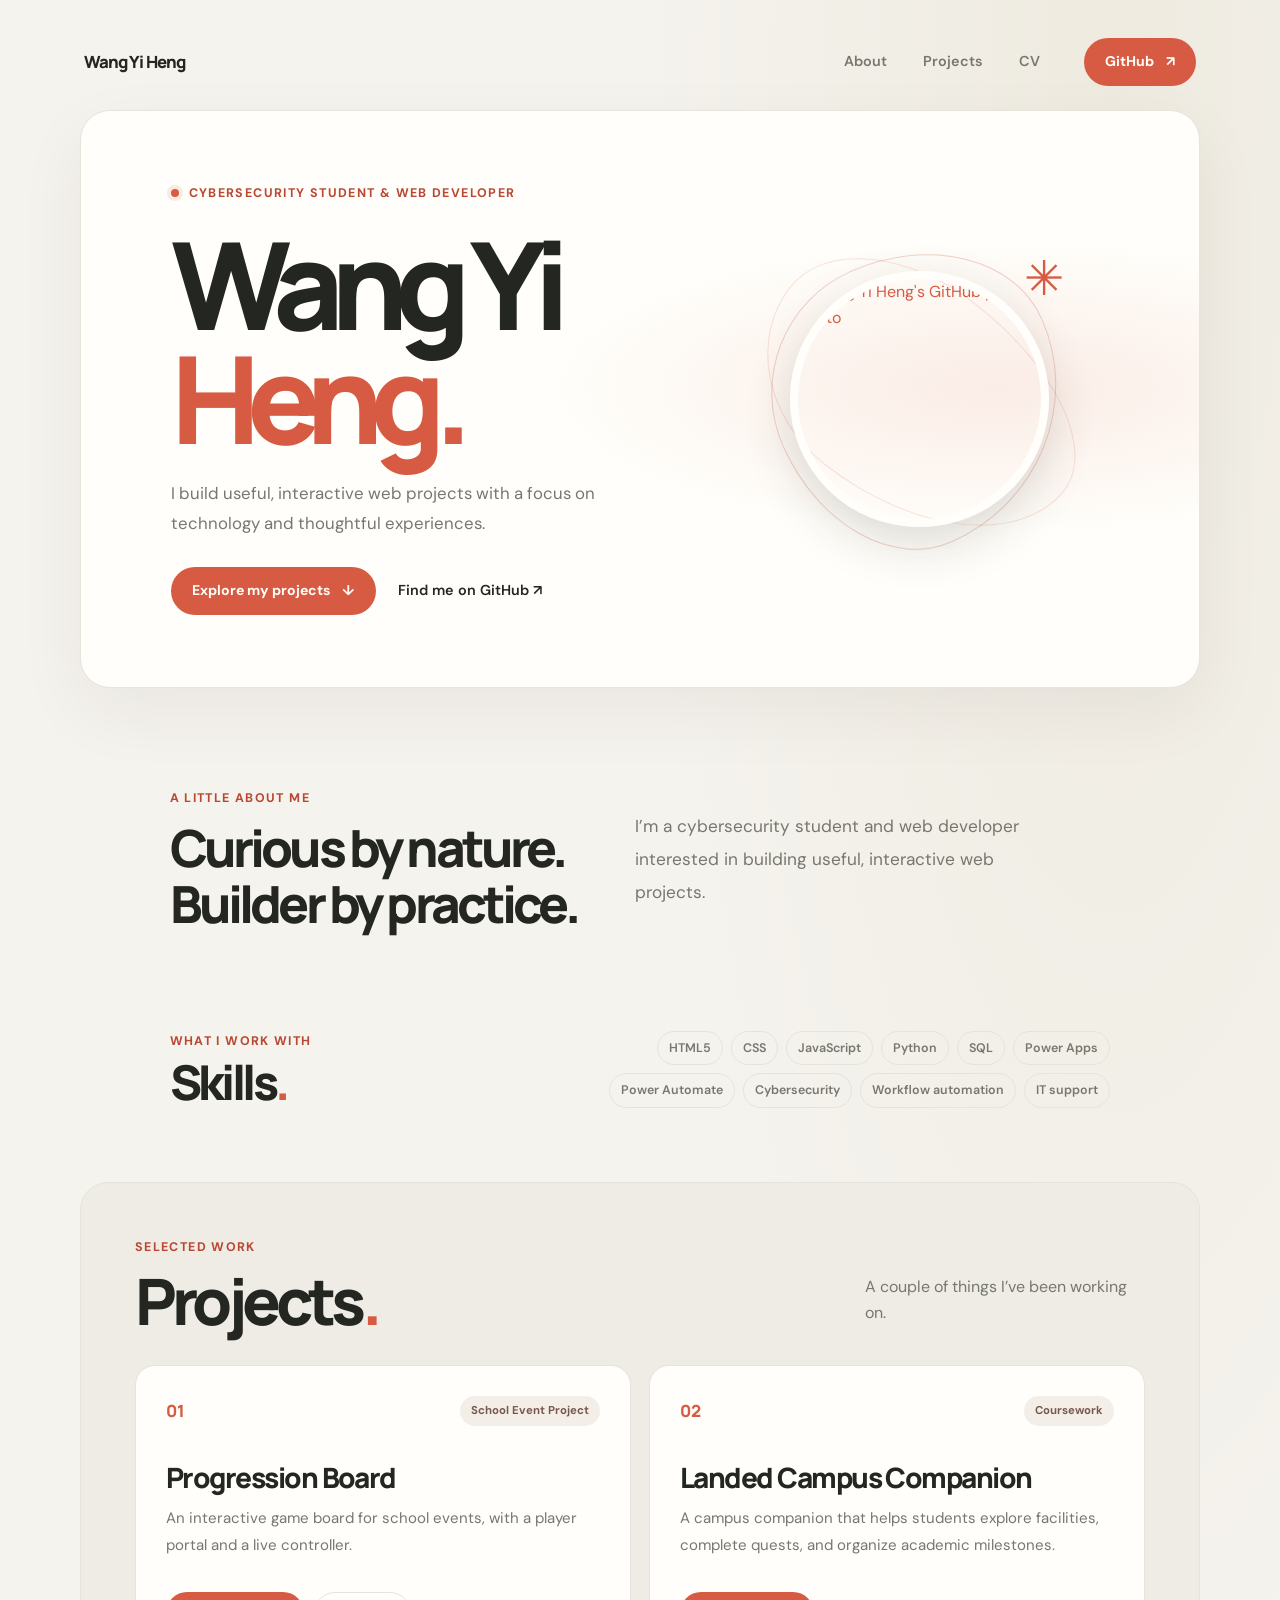
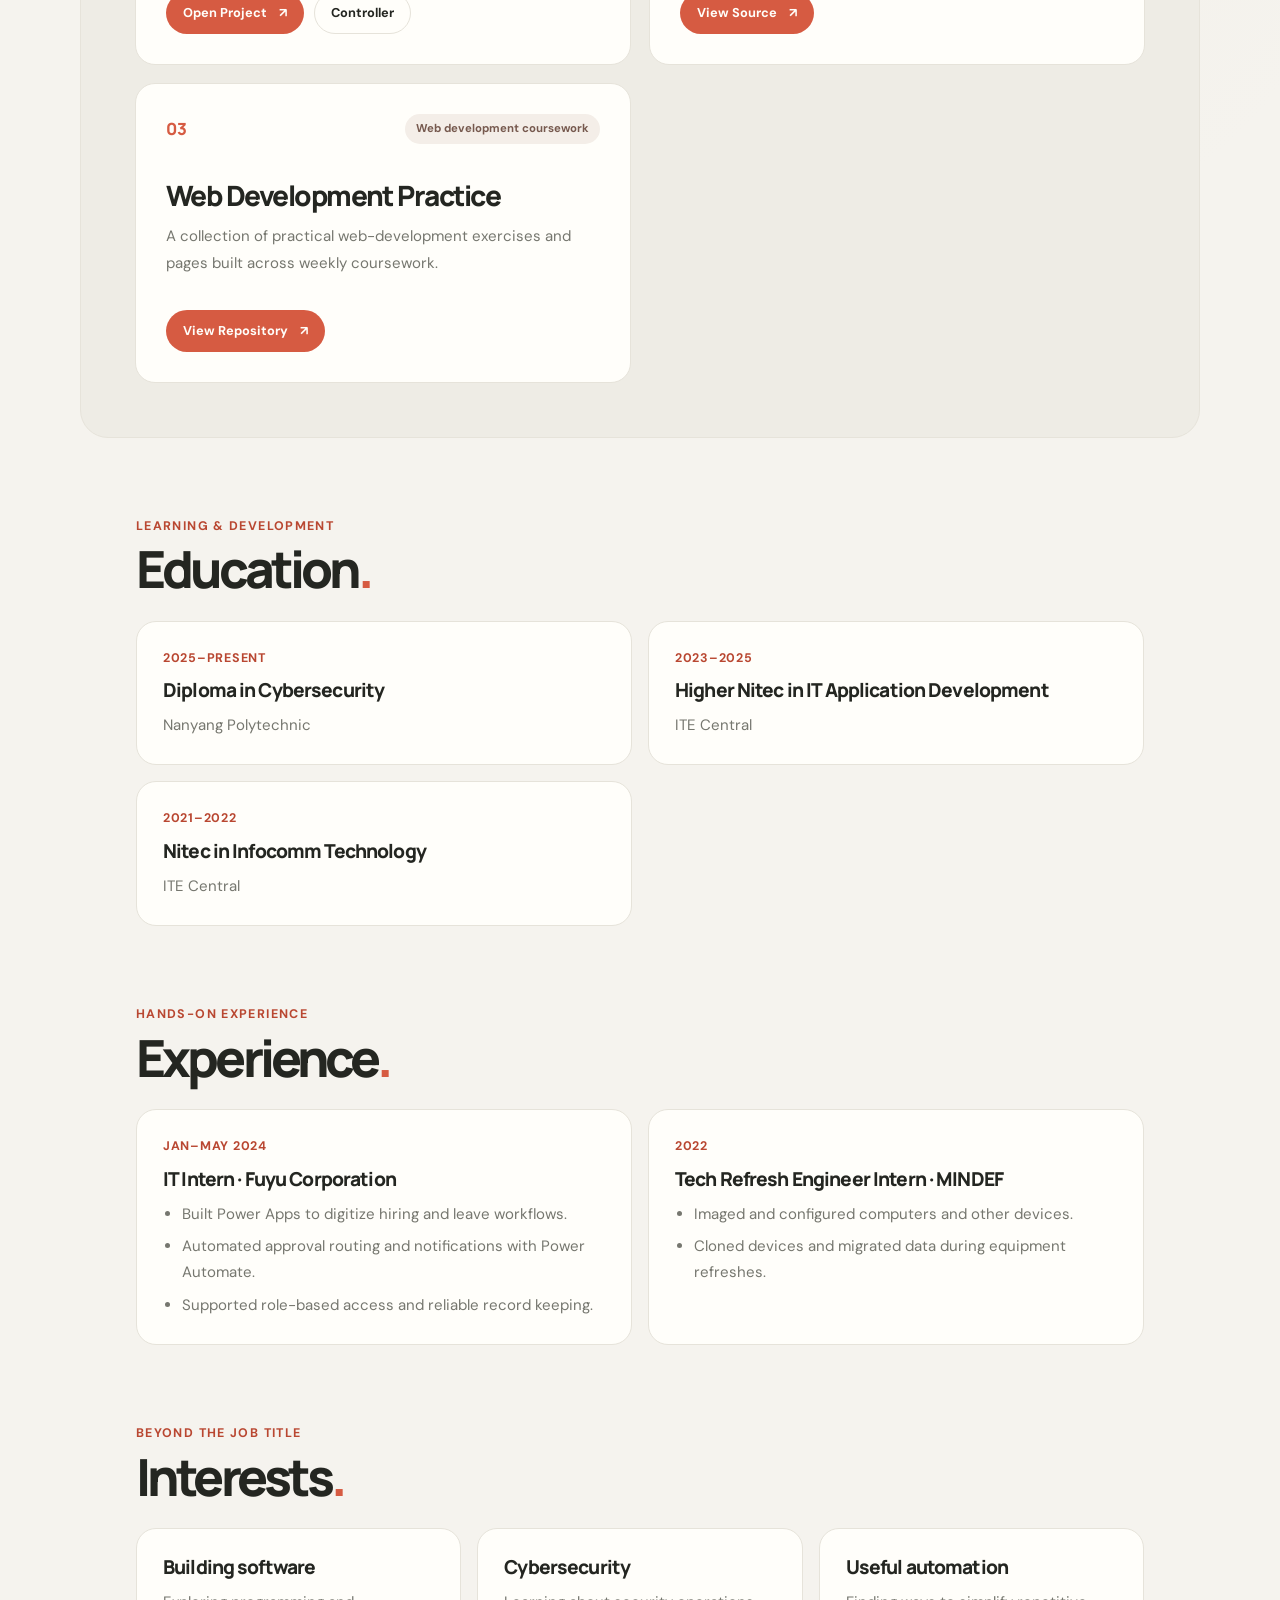
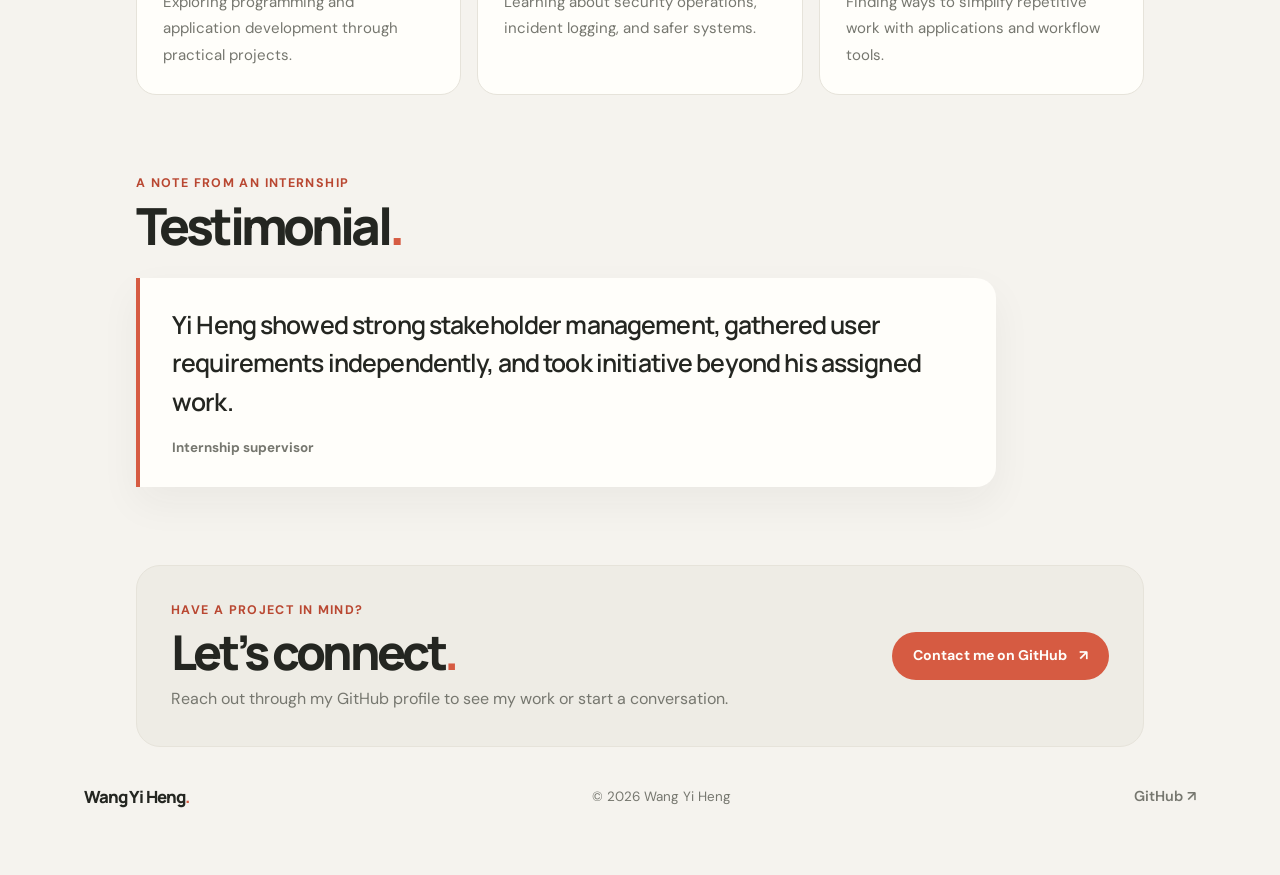
==== commit a757984d: "Added more context" ====
--- a/index.html
+++ b/index.html
@@ -21,6 +21,7 @@
           <nav aria-label="Main navigation">
             <a href="#about">About</a>
             <a href="#work">Projects</a>
+            <a href="cv.html">CV</a>
           </nav>
           <a class="pill-btn pill-btn-primary" href="https://github.com/wagamaos" target="_blank" rel="noopener noreferrer">
             GitHub <span aria-hidden="true">↗</span>
@@ -42,11 +43,11 @@
               <a class="hero-link" href="https://github.com/wagamaos" target="_blank" rel="noopener noreferrer">Find me on GitHub <span aria-hidden="true">↗</span></a>
             </div>
           </div>
-          <div class="hero-art" aria-hidden="true">
-            <span class="art-initials">WYH</span>
-            <span class="art-ring art-ring-one"></span>
-            <span class="art-ring art-ring-two"></span>
-            <span class="art-star">✳</span>
+          <div class="hero-art">
+            <img class="hero-photo" src="https://github.com/wagamaos.png?size=512" alt="Wang Yi Heng's GitHub profile photo" width="256" height="256">
+            <span class="art-ring art-ring-one" aria-hidden="true"></span>
+            <span class="art-ring art-ring-two" aria-hidden="true"></span>
+            <span class="art-star" aria-hidden="true">✳</span>
           </div>
         </section>
 
@@ -56,6 +57,25 @@
             <h2 id="about-heading">Curious by nature.<br>Builder by practice.</h2>
             <p class="about-summary">I’m a cybersecurity student and web developer interested in building useful, interactive web projects.</p>
           </div>
+        </section>
+
+        <section class="section-skills" aria-labelledby="skills-heading">
+          <div class="skills-heading">
+            <p class="section-kicker">What I work with</p>
+            <h2 id="skills-heading">Skills<span class="hero-period">.</span></h2>
+          </div>
+          <ul class="skill-list" aria-label="Skills">
+            <li>HTML5</li>
+            <li>CSS</li>
+            <li>JavaScript</li>
+            <li>Python</li>
+            <li>SQL</li>
+            <li>Power Apps</li>
+            <li>Power Automate</li>
+            <li>Cybersecurity</li>
+            <li>Workflow automation</li>
+            <li>IT support</li>
+          </ul>
         </section>
 
         <section class="section-work" id="work" aria-labelledby="work-heading">
@@ -91,6 +111,113 @@
                 <a class="pill-btn pill-btn-primary" href="https://github.com/wagamaos/WDP_Project" target="_blank" rel="noopener noreferrer">View Source <span aria-hidden="true">↗</span></a>
               </div>
             </article>
+
+            <article class="project-card">
+              <div class="project-card-header">
+                <span class="project-idx">03</span>
+                <span class="project-badge">Web development coursework</span>
+              </div>
+              <h3>Web Development Practice</h3>
+              <p>A collection of practical web-development exercises and pages built across weekly coursework.</p>
+              <div class="project-actions">
+                <a class="pill-btn pill-btn-primary" href="https://github.com/wagamaos/WDP" target="_blank" rel="noopener noreferrer">View Repository <span aria-hidden="true">↗</span></a>
+              </div>
+            </article>
+          </div>
+        </section>
+
+        <section class="cv-section portfolio-detail-section" id="education" aria-labelledby="education-heading">
+          <div class="cv-section-heading">
+            <p class="section-kicker">Learning &amp; development</p>
+            <h2 id="education-heading">Education<span class="hero-period">.</span></h2>
+          </div>
+          <div class="resume-grid">
+            <article class="resume-card">
+              <p class="resume-date">2025–Present</p>
+              <h3>Diploma in Cybersecurity</h3>
+              <p>Nanyang Polytechnic</p>
+            </article>
+            <article class="resume-card">
+              <p class="resume-date">2023–2025</p>
+              <h3>Higher Nitec in IT Application Development</h3>
+              <p>ITE Central</p>
+            </article>
+            <article class="resume-card">
+              <p class="resume-date">2021–2022</p>
+              <h3>Nitec in Infocomm Technology</h3>
+              <p>ITE Central</p>
+            </article>
+          </div>
+        </section>
+
+        <section class="cv-section portfolio-detail-section" id="experience" aria-labelledby="experience-heading">
+          <div class="cv-section-heading">
+            <p class="section-kicker">Hands-on experience</p>
+            <h2 id="experience-heading">Experience<span class="hero-period">.</span></h2>
+          </div>
+          <div class="resume-grid">
+            <article class="resume-card">
+              <p class="resume-date">Jan–May 2024</p>
+              <h3>IT Intern · Fuyu Corporation</h3>
+              <ul>
+                <li>Built Power Apps to digitize hiring and leave workflows.</li>
+                <li>Automated approval routing and notifications with Power Automate.</li>
+                <li>Supported role-based access and reliable record keeping.</li>
+              </ul>
+            </article>
+            <article class="resume-card">
+              <p class="resume-date">2022</p>
+              <h3>Tech Refresh Engineer Intern · MINDEF</h3>
+              <ul>
+                <li>Imaged and configured computers and other devices.</li>
+                <li>Cloned devices and migrated data during equipment refreshes.</li>
+              </ul>
+            </article>
+          </div>
+        </section>
+
+        <section class="cv-section portfolio-detail-section" id="interests" aria-labelledby="interests-heading">
+          <div class="cv-section-heading">
+            <p class="section-kicker">Beyond the job title</p>
+            <h2 id="interests-heading">Interests<span class="hero-period">.</span></h2>
+          </div>
+          <div class="interest-grid">
+            <article class="resume-card">
+              <h3>Building software</h3>
+              <p>Exploring programming and application development through practical projects.</p>
+            </article>
+            <article class="resume-card">
+              <h3>Cybersecurity</h3>
+              <p>Learning about security operations, incident logging, and safer systems.</p>
+            </article>
+            <article class="resume-card">
+              <h3>Useful automation</h3>
+              <p>Finding ways to simplify repetitive work with applications and workflow tools.</p>
+            </article>
+          </div>
+        </section>
+
+        <section class="cv-section portfolio-detail-section" id="testimonials" aria-labelledby="testimonials-heading">
+          <div class="cv-section-heading">
+            <p class="section-kicker">A note from an internship</p>
+            <h2 id="testimonials-heading">Testimonial<span class="hero-period">.</span></h2>
+          </div>
+          <figure class="testimonial-card">
+            <blockquote>
+              <p>Yi Heng showed strong stakeholder management, gathered user requirements independently, and took initiative beyond his assigned work.</p>
+            </blockquote>
+            <figcaption>Internship supervisor</figcaption>
+          </figure>
+        </section>
+
+        <section class="cv-section portfolio-detail-section" id="contact" aria-labelledby="contact-heading">
+          <div class="contact-panel">
+            <div>
+              <p class="section-kicker">Have a project in mind?</p>
+              <h2 id="contact-heading">Let’s connect<span class="hero-period">.</span></h2>
+              <p>Reach out through my GitHub profile to see my work or start a conversation.</p>
+            </div>
+            <a class="pill-btn pill-btn-primary" href="https://github.com/wagamaos" target="_blank" rel="noopener noreferrer">Contact me on GitHub <span aria-hidden="true">↗</span></a>
           </div>
         </section>
       </main>
--- a/styles.css
+++ b/styles.css
@@ -189,6 +189,16 @@
   line-height: 0.94;
 }
 
+.hero-photo {
+  z-index: 1;
+  width: 68%;
+  aspect-ratio: 1;
+  border: 8px solid var(--surface);
+  border-radius: 50%;
+  object-fit: cover;
+  box-shadow: 0 18px 48px rgb(46 41 30 / 16%);
+}
+
 .hero-signature > span {
   display: block;
 }
@@ -230,15 +240,7 @@
   color: var(--accent);
 }
 
-.art-initials {
-  z-index: 1;
-  font-family: 'Manrope', sans-serif;
-  font-size: clamp(4.5rem, 9vw, 8rem);
-  font-weight: 800;
-  letter-spacing: -0.12em;
-  line-height: 1;
-  transform: rotate(-9deg);
-}
+
 
 .art-ring {
   position: absolute;
@@ -305,6 +307,29 @@
   color: var(--muted);
   font-size: 1.08rem;
   line-height: 1.9;
+}
+
+.section-skills {
+  display: flex;
+  align-items: center;
+  justify-content: space-between;
+  gap: 30px;
+  padding: 0 8% 74px;
+}
+
+.skills-heading h2 {
+  margin: 4px 0 0;
+  font-family: 'Manrope', sans-serif;
+  font-size: clamp(2.2rem, 4vw, 3rem);
+  font-weight: 800;
+  letter-spacing: -0.075em;
+  line-height: 1.08;
+}
+
+.section-skills .skill-list {
+  max-width: 570px;
+  justify-content: flex-end;
+  margin: 0;
 }
 
 .section-work {
@@ -438,6 +463,284 @@
   color: var(--ink);
 }
 
+.cv-hero {
+  display: grid;
+  min-height: 390px;
+  grid-template-columns: minmax(0, 1fr) 240px;
+  align-items: center;
+  gap: 48px;
+  padding: 60px 8%;
+  border: 1px solid #e8e4da;
+  border-radius: 30px;
+  background:
+    radial-gradient(ellipse at 82% 48%, rgb(214 91 66 / 11%), transparent 28rem),
+    var(--surface);
+  box-shadow: 0 24px 70px rgb(46 41 30 / 6%);
+}
+
+.cv-intro {
+  max-width: 650px;
+}
+
+.cv-intro h1 {
+  margin: 14px 0 8px;
+  font-family: 'Manrope', sans-serif;
+  font-size: clamp(2.8rem, 6vw, 5rem);
+  font-weight: 800;
+  letter-spacing: -0.085em;
+  line-height: 1.05;
+}
+
+.cv-role {
+  margin: 0;
+  font-weight: 700;
+}
+
+.cv-summary {
+  max-width: 570px;
+  margin: 16px 0 24px;
+  color: var(--muted);
+}
+
+.cv-actions {
+  display: flex;
+  flex-wrap: wrap;
+  gap: 12px;
+}
+
+.cv-photo-frame {
+  width: 220px;
+  aspect-ratio: 1;
+  justify-self: end;
+  padding: 9px;
+  border: 1px solid rgb(214 91 66 / 36%);
+  border-radius: 50%;
+  background: rgb(214 91 66 / 7%);
+}
+
+.cv-photo {
+  display: block;
+  width: 100%;
+  height: 100%;
+  border-radius: 50%;
+  object-fit: cover;
+}
+
+.cv-section {
+  padding: 78px 5% 0;
+}
+
+.cv-section-heading {
+  margin-bottom: 24px;
+}
+
+.cv-section-heading h2 {
+  margin: 5px 0 0;
+  font-family: 'Manrope', sans-serif;
+  font-size: clamp(2.3rem, 4vw, 3.25rem);
+  font-weight: 800;
+  letter-spacing: -0.075em;
+  line-height: 1.08;
+}
+
+.cv-profile-grid,
+.cv-project-grid {
+  display: grid;
+  grid-template-columns: repeat(2, minmax(0, 1fr));
+  gap: 16px;
+}
+
+.cv-info-card,
+.cv-project-card {
+  padding: 26px;
+  border: 1px solid var(--line);
+  border-radius: 20px;
+  background: var(--surface);
+}
+
+.cv-info-card h3,
+.cv-project-card h3 {
+  margin: 12px 0 8px;
+  font-family: 'Manrope', sans-serif;
+  font-size: 1.35rem;
+  font-weight: 800;
+  letter-spacing: -0.05em;
+  line-height: 1.25;
+}
+
+.cv-info-card p,
+.cv-project-card p {
+  margin: 0;
+  color: var(--muted);
+  font-size: 0.94rem;
+  line-height: 1.75;
+}
+
+.skill-list {
+  display: flex;
+  flex-wrap: wrap;
+  gap: 8px;
+  margin: 14px 0 0;
+  padding: 0;
+  list-style: none;
+}
+
+.skill-list li {
+  padding: 6px 11px;
+  border: 1px solid var(--line);
+  border-radius: 999px;
+  color: var(--muted);
+  font-size: 0.78rem;
+  font-weight: 600;
+}
+
+.cv-projects {
+  padding-bottom: 18px;
+}
+
+.cv-project-grid {
+  grid-template-columns: repeat(3, minmax(0, 1fr));
+}
+
+.cv-project-card {
+  display: flex;
+  min-height: 270px;
+  flex-direction: column;
+}
+
+.cv-project-card .project-card-header {
+  margin-bottom: 18px;
+}
+
+.cv-project-link {
+  display: inline-flex;
+  align-items: center;
+  gap: 8px;
+  margin-top: auto;
+  padding-top: 20px;
+  color: var(--accent-dark);
+  font-size: 0.88rem;
+  font-weight: 700;
+}
+
+.cv-project-link:hover {
+  color: var(--ink);
+}
+
+.portfolio-detail-section {
+  padding-top: 78px;
+}
+
+.resume-grid,
+.interest-grid {
+  display: grid;
+  gap: 16px;
+}
+
+.resume-grid {
+  grid-template-columns: repeat(2, minmax(0, 1fr));
+}
+
+.interest-grid {
+  grid-template-columns: repeat(3, minmax(0, 1fr));
+}
+
+.resume-card {
+  padding: 26px;
+  border: 1px solid var(--line);
+  border-radius: 20px;
+  background: var(--surface);
+}
+
+.resume-date {
+  margin: 0 0 10px;
+  color: var(--accent-dark);
+  font-size: 0.78rem;
+  font-weight: 700;
+  letter-spacing: 0.06em;
+  text-transform: uppercase;
+}
+
+.resume-card h3 {
+  margin: 0 0 8px;
+  font-family: 'Manrope', sans-serif;
+  font-size: 1.2rem;
+  font-weight: 800;
+  letter-spacing: -0.045em;
+  line-height: 1.35;
+}
+
+.resume-card p:not(.resume-date),
+.resume-card ul {
+  margin-top: 0;
+  margin-bottom: 0;
+  color: var(--muted);
+  font-size: 0.94rem;
+  line-height: 1.75;
+}
+
+.resume-card ul {
+  padding-left: 1.2rem;
+}
+
+.resume-card li + li {
+  margin-top: 6px;
+}
+
+.testimonial-card {
+  max-width: 860px;
+  margin: 0;
+  padding: 28px 32px;
+  border-left: 4px solid var(--accent);
+  border-radius: 0 20px 20px 0;
+  background: var(--surface);
+  box-shadow: 0 16px 40px rgb(46 41 30 / 5%);
+}
+
+.testimonial-card blockquote {
+  margin: 0 0 16px;
+  font-family: 'Manrope', sans-serif;
+  font-size: clamp(1.15rem, 2.5vw, 1.55rem);
+  font-weight: 600;
+  letter-spacing: -0.035em;
+  line-height: 1.55;
+}
+
+.testimonial-card blockquote p {
+  margin: 0;
+}
+
+.testimonial-card figcaption {
+  color: var(--muted);
+  font-size: 0.84rem;
+  font-weight: 700;
+}
+
+.contact-panel {
+  display: flex;
+  align-items: center;
+  justify-content: space-between;
+  gap: 24px;
+  padding: 34px;
+  border: 1px solid var(--line);
+  border-radius: 24px;
+  background: #eeece5;
+}
+
+.contact-panel h2 {
+  margin: 5px 0 8px;
+  font-family: 'Manrope', sans-serif;
+  font-size: clamp(2rem, 4vw, 3rem);
+  font-weight: 800;
+  letter-spacing: -0.075em;
+  line-height: 1.08;
+}
+
+.contact-panel p:not(.section-kicker) {
+  margin: 0;
+  color: var(--muted);
+}
+
 @media (max-width: 760px) {
   body {
     padding: 16px;
@@ -476,7 +779,7 @@
     right: -14%;
     bottom: -19%;
     width: 56%;
-    opacity: 0.13;
+    opacity: 0.35;
   }
 
   .hero-content {
@@ -485,6 +788,17 @@
 
   .section-about {
     padding: 72px 5%;
+  }
+
+  .section-skills {
+    align-items: flex-start;
+    flex-direction: column;
+    gap: 18px;
+    padding: 0 5% 56px;
+  }
+
+  .section-skills .skill-list {
+    justify-content: flex-start;
   }
 
   .about-container {
@@ -520,6 +834,39 @@
     min-height: 270px;
     padding: 24px;
   }
+
+  .cv-hero {
+    grid-template-columns: 1fr 150px;
+    gap: 24px;
+    padding: 48px 6%;
+  }
+
+  .cv-photo-frame {
+    width: 145px;
+  }
+
+  .cv-section {
+    padding: 64px 2% 0;
+  }
+
+  .cv-project-grid {
+    grid-template-columns: 1fr;
+  }
+
+  .resume-grid,
+  .interest-grid {
+    grid-template-columns: 1fr;
+  }
+
+  .portfolio-detail-section {
+    padding-top: 64px;
+  }
+
+  .contact-panel {
+    align-items: flex-start;
+    flex-direction: column;
+    padding: 26px;
+  }
 }
 
 @media (max-width: 480px) {
@@ -559,6 +906,20 @@
     font-size: 0.98rem;
   }
 
+  .section-skills {
+    gap: 14px;
+    padding-bottom: 44px;
+  }
+
+  .section-skills .skill-list {
+    gap: 7px;
+  }
+
+  .section-skills .skill-list li {
+    padding: 5px 9px;
+    font-size: 0.73rem;
+  }
+
   .hero-actions {
     align-items: flex-start;
     flex-direction: column;
@@ -583,6 +944,37 @@
   .site-footer {
     min-height: 80px;
     flex-wrap: wrap;
+  }
+
+  .cv-hero {
+    grid-template-columns: 1fr;
+    gap: 24px;
+    padding: 38px 7%;
+  }
+
+  .cv-photo-frame {
+    grid-row: 1;
+    width: 120px;
+    justify-self: start;
+  }
+
+  .cv-intro h1 {
+    font-size: clamp(2.6rem, 12vw, 3.5rem);
+  }
+
+  .cv-actions .pill-btn {
+    min-height: 42px;
+    padding-inline: 14px;
+    font-size: 0.8rem;
+  }
+
+  .cv-profile-grid {
+    grid-template-columns: 1fr;
+  }
+
+  .cv-info-card,
+  .cv-project-card {
+    padding: 22px;
   }
 }
 
